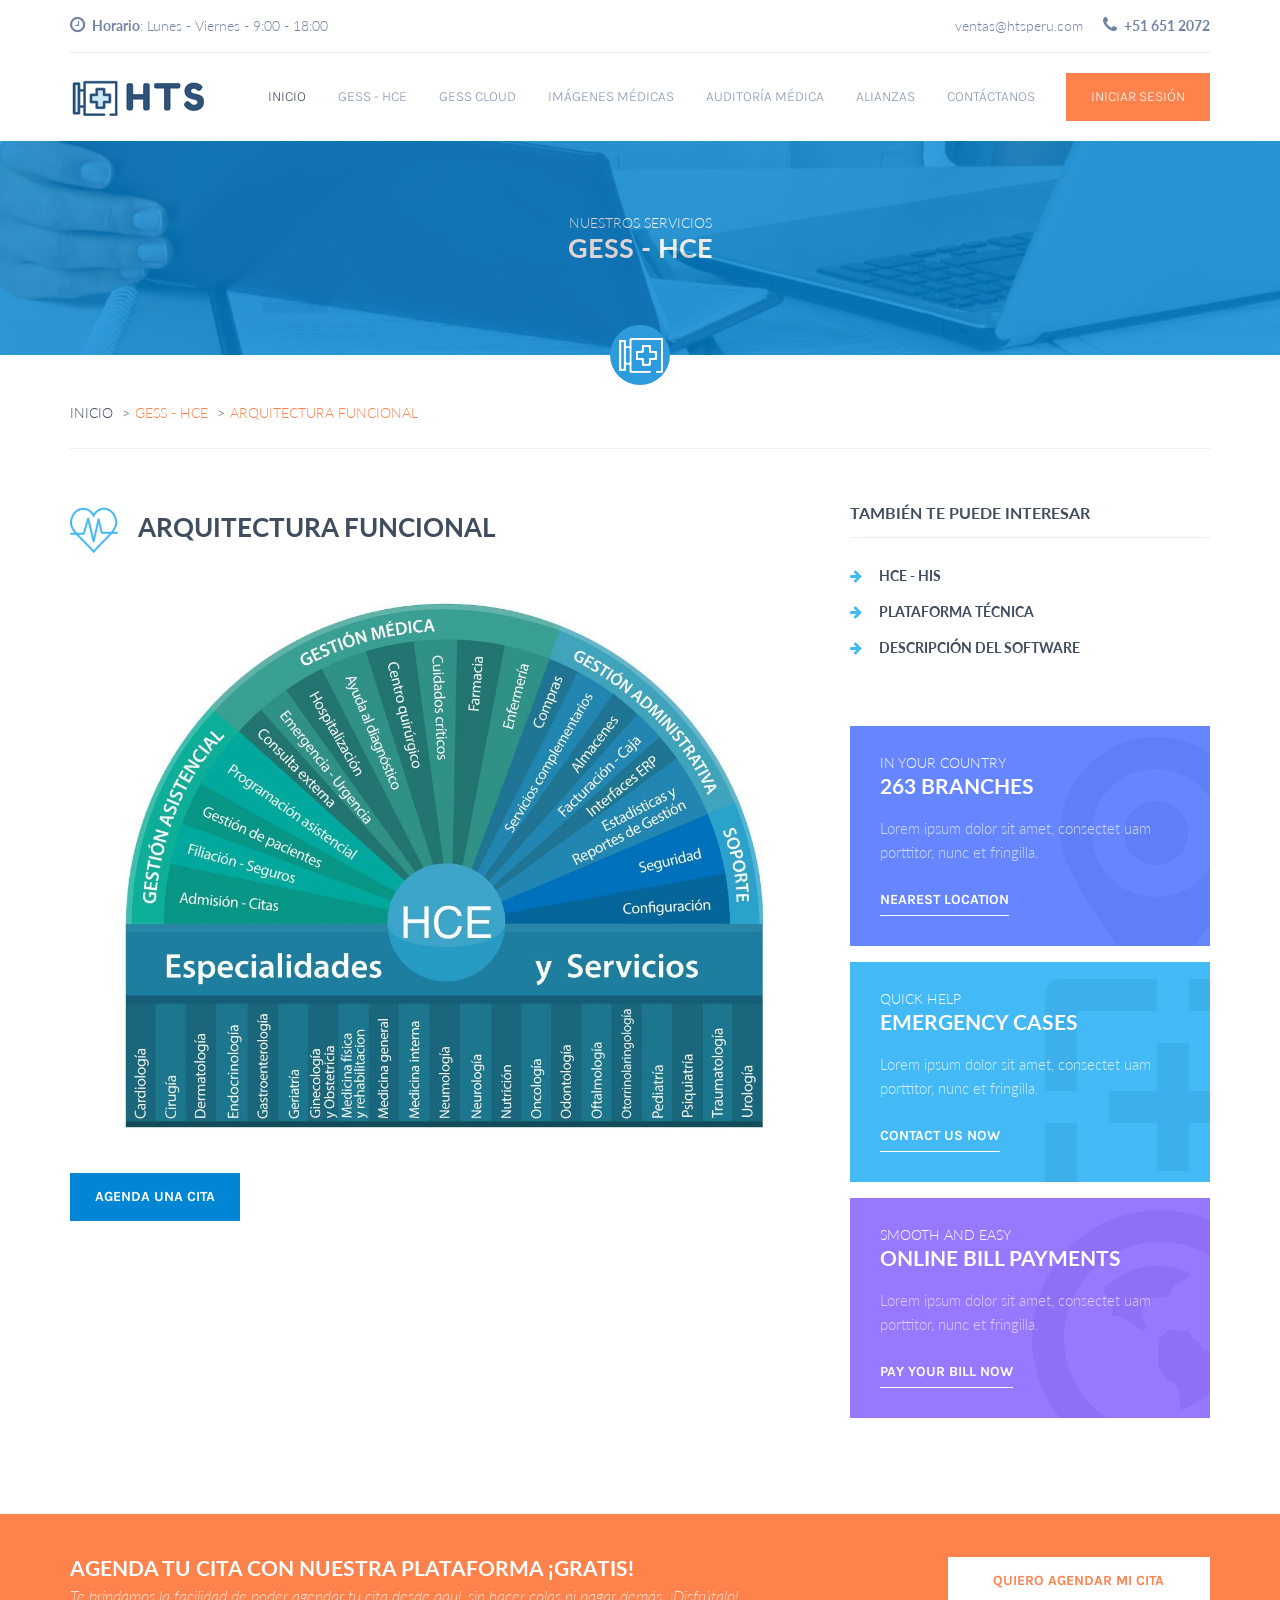
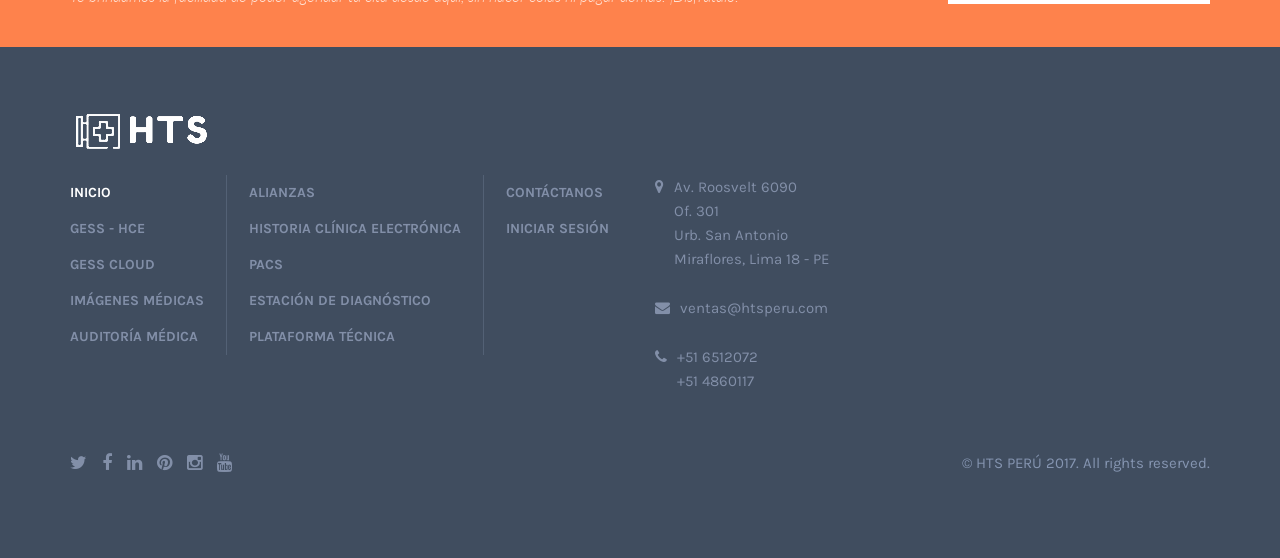
==== menu/arquitectura-funcional.html @ e47a09f3 "avance hasta auditoria medica" ====
<!DOCTYPE html>
<html lang="en">
<head>
    <meta charset="UTF-8">
    <meta http-equiv="X-UA-Compatible" content="IE=edge">
    <meta name="viewport" content="width=device-width, initial-scale=1">
    <title>HTS Perú</title>
    
    <!--Favicons-->
    <link rel="apple-touch-icon" sizes="57x57" href="../favicon/apple-icon-57x57.png">
    <link rel="apple-touch-icon" sizes="60x60" href="../favicon/apple-icon-60x60.png">
    <link rel="apple-touch-icon" sizes="72x72" href="../favicon/apple-icon-72x72.png">
    <link rel="apple-touch-icon" sizes="76x76" href="../favicon/apple-icon-76x76.png">
    <link rel="apple-touch-icon" sizes="114x114" href="../favicon/apple-icon-114x114.png">
    <link rel="apple-touch-icon" sizes="120x120" href="../favicon/apple-icon-120x120.png">
    <link rel="apple-touch-icon" sizes="144x144" href="../favicon/apple-icon-144x144.png">
    <link rel="apple-touch-icon" sizes="152x152" href="../favicon/apple-icon-152x152.png">
    <link rel="apple-touch-icon" sizes="180x180" href="../favicon/apple-icon-180x180.png">
    <link rel="icon" type="image/png" sizes="192x192"  href="../favicon/android-icon-192x192.png">
    <link rel="icon" type="image/png" sizes="32x32" href="../favicon/favicon-32x32.png">
    <link rel="icon" type="image/png" sizes="96x96" href="../favicon/favicon-96x96.png">
    <link rel="icon" type="image/png" sizes="16x16" href="../favicon/favicon-16x16.png">
    <link rel="manifest" href="../favicon/manifest.json">
    <meta name="msapplication-TileColor" content="#ffffff">
    <meta name="msapplication-TileImage" content="favicon/ms-icon-144x144.png">
    <meta name="theme-color" content="#ffffff">
    
    <!--Bootstrap and Other Vendors-->
    <link rel="stylesheet" href="../css/bootstrap.min.css">
    <link rel="stylesheet" href="../css/bootstrap-theme.min.css">
    <link rel="stylesheet" href="../css/font-awesome.min.css">
    <link rel="stylesheet" href="../vendors/owl.carousel/css/owl.carousel.min.css">    
    <link rel="stylesheet" href="../vendors/owl.carousel/css/owl.theme.default.min.css">
    <link rel="stylesheet" type="text/css" href="../vendors/flexslider/flexslider.css" media="screen">
    <link rel="stylesheet" type="text/css" href="../vendors/bootstrap-datepicker/css/datepicker3.css" media="screen">
    
    <!--RS-->
    <link rel="stylesheet" type="text/css" href="../vendors/rs-plugin/css/settings.css" media="screen">
    
    <!--Fonts-->
    <link href='http://fonts.googleapis.com/css?family=Karla:400,400italic,700,700italic' rel='stylesheet' type='text/css'>
    <link href='http://fonts.googleapis.com/css?family=Lato:100,300,400,700,900,100italic,300italic,400italic,700italic,900italic' rel='stylesheet' type='text/css'>
    
    <!--Mechanic Styles-->
    <link rel="stylesheet" href="../css/default/style.css">
    <link rel="stylesheet" href="../css/responsive/responsive.css">
    
    <!--[if lt IE 9]>
      <link rel="stylesheet" type="text/css" href="../vendors/rs-plugin/css/settings-ie8.css" media="screen">     
      <script src="js/html5shiv.min.js"></script>
      <script src="js/respond.min.js"></script>      
    <![endif]-->
    <style>
        .page_intro.row .inner:before {
            background: url(../images/hts_img/fondo_hce.png) no-repeat scroll center 0;
        }
    </style>
</head>
<body class="default home2">
    
    <section class="row top_bar">
        <div class="container">
            <div class="row m0">
                <div class="fleft schedule"><strong><i class="fa fa-clock-o"></i> Horario</strong>: Lunes - Viernes - 9:00 - 18:00</div>
                <div class="fright contact_info">
                    <div class="fleft email"><img src="images/icons/envelope.jpg" alt=""> ventas@htsperu.com</div>
                    <div class="fleft phone"><i class="fa fa-phone"></i> <strong>+51 651 2072</strong></div>
                </div>
            </div>
        </div>
    </section>
    
    <nav class="navbar navbar-default navbar-static-top navbar2">
        <div class="container">
            <!-- Brand and toggle get grouped for better mobile display -->
            <div class="navbar-header">
                <a class="navbar-brand" href="../index.html"><img src="../images/hts_img/hts_logo.png" alt="HTS Perú"></a>
                <button type="button" class="navbar-toggle collapsed" data-toggle="collapse" data-target="#main_nav" aria-expanded="false">
                    <span class="icon-bar"></span>
                    <span class="icon-bar"></span>
                    <span class="icon-bar"></span>
                </button>
                <a href="../book-appointment.html" class="navbar-toggle visible-xs" data-toggle="modal" data-target="#appointmefnt_form_pop">book appointment</a>
            </div>
            
            <!-- Collect the nav links, forms, and other content for toggling -->            
            <div class="collapse navbar-collapse" id="main_nav">                
                <ul class="nav navbar-nav navbar-right">
                    <li class="active dropdown">
                        <a href="../index.html" class="dropdown-toggle" data-toggle="dropdown" role="button" aria-expanded="false">Inicio</a>
                        <!--<ul class="dropdown-menu" role="menu">
                            <li><a href="../index.html">Homepage version 1</a></li>
                            <li><a href="../index2.html">Homepage version 2</a></li>
                            <li><a href="../index3.html">Homepage version 3</a></li>
                        </ul>-->
                    </li>
                    <li class="dropdown">
                        <a href="#" class="dropdown-toggle" data-toggle="dropdown" role="button" aria-expanded="false">GESS - HCE</a>
                        <ul class="dropdown-menu">
                            <li><a href="../menu/hcg-his.html">hcg - his</a></li>
                            <li><a href="../menu/arquitectura-funcional.html">Arquitectura funcional</a></li>
                            <li><a href="../menu/plataforma-tecnica.html">Plataforma técnica</a></li>
                            <li><a href="../menu/descripcion-software.html">Descripcion del software</a></li>
                        </ul>
                    </li>
                    <li class="dropdown">
                        <a href="../#" class="dropdown-toggle" data-toggle="dropdown" role="button" aria-expanded="false">GESS Cloud</a>
                        <ul class="dropdown-menu" role="menu">
                            <li><a href="../menu/gess-cloud.html">GESS Cloud</a></li>
                            <li><a href="../menu/hce-pacs.html">Hce - Pacs</a></li>
                            <li><a href="../menu/gestion-medica.html">Gestión médica</a></li>
                        </ul>
                    </li>
                    <li><a href="../menu/imagenes-medicas.html">Imágenes Médicas</a></li>
                    <li><a href="../menu/auditoria-medica.html">Auditoría Médica</a></li>
                    <li class="dropdown">
                        <a href="#" class="dropdown-toggle" data-toggle="dropdown" role="button" aria-expanded="false">Alianzas</a>
                        <ul class="dropdown-menu" role="menu">
                            <li><a href="#">Tecnosis</a></li>
                            <li><a href="#">BDS</a></li>
                        </ul>
                    </li>
                    <li><a href="#">Contáctanos</a></li>
                    <li class="hidden-xs book"><a href="#" data-toggle="modal" data-target="#appointmefnt_form_pop">Iniciar Sesión</a></li>
                </ul>
            </div><!-- /.navbar-collapse -->
        </div><!-- /.container -->
    </nav>
    
    <section class="row page_intro">
        <div class="row m0 inner">
            <div class="container">
                <div class="row">
                    <h5>nuestros Servicios</h5>
                    <h2>GESS - HCE</h2>
                </div>
            </div>
        </div>
    </section>
    
    <section class="row breadcrumbRow">
        <div class="container">
            <div class="row inner m0">
                <ul class="breadcrumb">
                    <li><a href="../index.html">Inicio</a></li>
                    <li>GESS - HCE</li>
                    <li>Arquitectura funcional</li>
                </ul>
            </div>
        </div>
    </section>
    
    <section class="row service_details">
        <div class="container">
            <div class="row">
                <div class="col-sm-8 serviceDetailsSection">                    
                    <h2 class="post_title"><span class="post_icon"><img src="../images/icons/service_block/1.png" alt=""></span>Arquitectura funcional</h2>
                    <img src="../images/hts_img/arqui_funcional.jpg" class="img-responsive" alt="HTS Perú">
                    <a href="#" class="book_btn">Agenda una cita</a>
                </div>
                <div class="col-sm-4 sidebar">
                    <div class="row m0 widget other_services">
                        <h5 class="widget_heading">También te puede interesar</h5>
                        <ul class="list-unstyled services_list">
                                <li><i class="fa fa-arrow-right"></i> <a href="../menu/hcg-his.html">HCE - HIS</a></li>
                                <li><i class="fa fa-arrow-right"></i> <a href="../menu/plataforma-tecnica.html">Plataforma técnica</a></li>
                                <li><i class="fa fa-arrow-right"></i> <a href="../menu/descripcion-software.html">Descripción del software</a></li>
                        </ul>
                    </div>
                    <div class="row m0 quick_block branches">
                        <div class="row m0 inner">
                            <div class="row heading m0">
                                <h5>in your country</h5>
                                <h3>263 branches</h3>
                            </div>
                            <p>Lorem ipsum dolor sit amet, consectet uam porttitor, nunc et fringilla.</p>
                            <a href="../contact.html">nearest location</a>
                        </div>
                    </div>
                    <div class="row m0 quick_block emmergency">
                        <div class="row m0 inner">
                            <div class="row heading m0">
                                <h5>quick help</h5>
                                <h3>Emergency cases</h3>
                            </div>
                            <p>Lorem ipsum dolor sit amet, consectet uam porttitor, nunc et fringilla.</p>
                            <a href="../contact.html">CONTACT US NOW</a>
                        </div>
                    </div>
                    <div class="row m0 quick_block bill_payments">
                        <div class="row m0 inner">
                            <div class="row heading m0">
                                <h5>smooth and easy</h5>
                                <h3>online bill payments</h3>
                            </div>
                            <p>Lorem ipsum dolor sit amet, consectet uam porttitor, nunc et fringilla.</p>
                            <a href="../contact.html">pay your bill now</a>
                        </div>
                    </div>
                </div>
            </div>
        </div>
    </section>
    
    <section class="row quick_blocks_row quick_blocks_row2">
        <div class="container">
            <div class="row">
                
            </div>
        </div>
    </section>
    
    <section class="row book_banner">
        <div class="container">
            <div class="row">
                <div class="col-sm-8 col-md-9">
                    <div class="row m0">
                        <h3 class="bannerTitle">AGENDA TU CITA CON NUESTRA PLATAFORMA ¡GRATIS!</h3>
                        <h5>Te brindamos la facilidad de poder agendar tu cita desde aquí, sin hacer colas ni pagar demás. ¡Disfrútalo!</h5>
                    </div>
                </div>
                <div class="col-sm-4 col-md-3">
                    <div class="row m0">
                        <a href="#" data-toggle="modal" data-target="#appointmefnt_form_pop" class="view_all">Quiero agendar mi cita</a>
                    </div>
                </div>
            </div>
        </div>
    </section>
        
    <footer class="row">
        <div class="container">
            <div class="row">
                <div class="col-sm-8 col-md-6 col-lg-6 footer_menuList">
                    <div class="heading row m0"><img src="../images/hts_img/hts_logo_revert.png" alt="HTS Perú"></div>
                    <div class="row menuList">
                        <ul class="firstOrderList nav">
                            <li class="active"><a href="../index.html">Inicio</a></li>
                            <li><a href="#">GESS - HCE</a></li>
                            <li><a href="#">GESS Cloud</a></li>
                            <li><a href="#">Imágenes médicas</a></li>
                            <li><a href="#">Auditoría médica</a></li>
                        </ul>
                        <ul class="secondOrderList nav">                                
                            <li><a href="#">Alianzas</a></li>
                            <li><a href="#">Historia Clínica Electrónica</a></li>
                            <li><a href="#">PACS</a></li>
                            <li><a href="#">Estación de Diagnóstico</a></li>
                            <li><a href="#">Plataforma Técnica</a></li>
                        </ul>
                        <ul class="thirdOrderList nav">
                            <li><a href="#">Contáctanos</a></li>
                            <li><a href="#">Iniciar Sesión</a></li>
                        </ul>
                    </div>
                </div>
                <div class="col-sm-4 col-md-6 col-lg-3 footer_address">
                    <div class="heading row m0"></div>
                    <div class="row address m0">
                        <div class="media address_line">
                            <div class="media-left icon"><i class="fa fa-map-marker"></i></div>
                            <div class="media-body address_text">Av. Roosvelt 6090<br>Of. 301<br>Urb. San Antonio<br>Miraflores, Lima 18 - PE</div>
                        </div>
                        <div class="media address_line">
                            <div class="media-left icon"><i class="fa fa-envelope"></i></div>
                            <div class="media-body address_text">ventas@htsperu.com</div>
                        </div>
                        <div class="media address_line">
                            <div class="media-left icon"><i class="fa fa-phone"></i></div>
                            <div class="media-body address_text">+51 6512072 <br>
                                    +51 4860117</div>
                        </div>
                    </div>
                </div>
                <!--<div class="col-sm-12 col-md-12 col-lg-4 newsletter">
                    <div class="heading row m0">
                        <h3>SIGNUP NEWSLETTER</h3>
                    </div>
                    <form action="#" class="row m0 newsletterForm">
                        <input type="text" class="form-control" placeholder="Your Name">
                        <input type="email" class="form-control" placeholder="Enter your Email Address">
                        <input type="submit" class="form-control" value="submit">
                    </form>
                </div>-->
            </div>
            <div class="row m0 footer_bottom">
                <ul class="list-inline social_menu m0 fleft">
                    <li><a href="#"><i class="fa fa-twitter"></i></a></li>
                    <li><a href="#"><i class="fa fa-facebook"></i></a></li>
                    <li><a href="#"><i class="fa fa-linkedin"></i></a></li>
                    <li><a href="#"><i class="fa fa-pinterest"></i></a></li>
                    <li><a href="#"><i class="fa fa-instagram"></i></a></li>
                    <li><a href="#"><i class="fa fa-youtube"></i></a></li>
                </ul>
                <div class="fright copyright">&copy; <a href="index.html">HTS Perú 2017</a>. All rights reserved.</div>
            </div>
        </div>
    </footer>
    
    <div class="modal fade" id="appointmefnt_form_pop" tabindex="-1" role="dialog" aria-labelledby="appointmefnt_form_pop">
        <div class="modal-dialog modal-sm" role="document">
            <div class="modal-content">
                <form action="#" class="row m0 appointment_home_form2">                       
                        <button type="button" class="close" data-dismiss="modal" aria-label="Close">
                            <i class="fa fa-times-circle-o"></i>
                        </button>
                        <h2 class="title">BOOK<br>NOW</h2>
                        <div class="form_inputs row m0">
                            <div class="row m0 input_row">
                                <div class="col-sm-12 col-md-12 col-lg-6 p0">
                                    <label for="app_fname">First Name</label>
                                    <input type="text" class="form-control" id="app_fname" placeholder="Your First Name">
                                </div>
                                <div class="col-sm-12 col-md-12 col-lg-6 p0">
                                    <label for="app_lname">Last Name</label>
                                    <input type="text" class="form-control" id="app_lname" placeholder="Your Last Name">
                                </div>
                            </div>
                            <div class="row m0 input_row">
                                <label for="app_email">Email Address</label>
                                <input type="email" class="form-control" id="app_email" placeholder="Enter your Email Address">
                            </div>
                            <div class="row m0 input_row">
                                <label for="app_phone">Phone Number</label>
                                <input type="tel" class="form-control" id="app_phone" placeholder="Enter your Phone Number">
                            </div>
                            <div class="row m0 input_row">
                                <label for="app_date">Booking Date</label>                                
                                <div class="input-append date">
                                    <input type="text" class="form-control" name="date" id="app_date" placeholder="Select the Appointment Date">
                                    <span class="add-on"><i class="icon-th"></i></span>
                                </div>
                            </div>
                            <div class="row m0 input_row">
                                <label for="app_texts">Message</label>
                                <textarea  id="app_texts" class="form-control" placeholder="Write down the Message"></textarea>
                            </div>
                            <input type="submit" class="form-control" value="book your appointment now">
                        </div>
                        <div class="row m0 form_footer">
                            <a href="../#"><img src="images/call-now3.png" alt="">123 7890 456</a>
                        </div>
                    </form>
            </div>
        </div>
    </div>
    
    <!--jQuery, Bootstrap and other vendor JS-->
    
    <!--jQuery-->
    <script src="js/jquery-2.1.3.min.js"></script>
    
    <!--Bootstrap JS-->
    <script src="js/bootstrap.min.js"></script>
    
    <!--Owl Carousel-->
    <script src="vendors/owl.carousel/js/owl.carousel.min.js"></script>
    
    <!--Counter Up-->
    <script src="vendors/counterup/jquery.counterup.min.js"></script>
    
    <!--Waypoints-->
    <script src="vendors/waypoints/waypoints.min.js"></script>
    
    <!--Bootstrap Date-->
    <script src="vendors/bootstrap-datepicker/js/bootstrap-datepicker.js"></script>
    
    <!--FlexSlider-->
    <script src="vendors/flexslider/jquery.flexslider-min.js"></script>
    
    <!--Strella JS-->
    <script src="js/theme.js"></script>
</body>
</html>
---- vendors/bootstrap-datepicker/css/datepicker3.css ----
/*!
 * Datepicker for Bootstrap
 *
 * Copyright 2012 Stefan Petre
 * Improvements by Andrew Rowls
 * Licensed under the Apache License v2.0
 * http://www.apache.org/licenses/LICENSE-2.0
 *
 */
.datepicker {
  padding: 4px;
  border-radius: 4px;
  direction: ltr;
}
.datepicker-inline {
  width: 220px;
}
.datepicker.datepicker-rtl {
  direction: rtl;
}
.datepicker.datepicker-rtl table tr td span {
  float: right;
}
.datepicker-dropdown {
  top: 0;
  left: 0;
}
.datepicker-dropdown:before {
  content: '';
  display: inline-block;
  border-left: 7px solid transparent;
  border-right: 7px solid transparent;
  border-bottom: 7px solid #ccc;
  border-top: 0;
  border-bottom-color: rgba(0, 0, 0, 0.2);
  position: absolute;
}
.datepicker-dropdown:after {
  content: '';
  display: inline-block;
  border-left: 6px solid transparent;
  border-right: 6px solid transparent;
  border-bottom: 6px solid #fff;
  border-top: 0;
  position: absolute;
}
.datepicker-dropdown.datepicker-orient-left:before {
  left: 6px;
}
.datepicker-dropdown.datepicker-orient-left:after {
  left: 7px;
}
.datepicker-dropdown.datepicker-orient-right:before {
  right: 6px;
}
.datepicker-dropdown.datepicker-orient-right:after {
  right: 7px;
}
.datepicker-dropdown.datepicker-orient-top:before {
  top: -7px;
}
.datepicker-dropdown.datepicker-orient-top:after {
  top: -6px;
}
.datepicker-dropdown.datepicker-orient-bottom:before {
  bottom: -7px;
  border-bottom: 0;
  border-top: 7px solid #999;
}
.datepicker-dropdown.datepicker-orient-bottom:after {
  bottom: -6px;
  border-bottom: 0;
  border-top: 6px solid #fff;
}
.datepicker > div {
  display: none;
}
.datepicker.days div.datepicker-days {
  display: block;
}
.datepicker.months div.datepicker-months {
  display: block;
}
.datepicker.years div.datepicker-years {
  display: block;
}
.datepicker table {
  margin: 0;
  -webkit-touch-callout: none;
  -webkit-user-select: none;
  -khtml-user-select: none;
  -moz-user-select: none;
  -ms-user-select: none;
  user-select: none;
}
.datepicker table tr td,
.datepicker table tr th {
  text-align: center;
  width: 30px;
  height: 30px;
  border-radius: 4px;
  border: none;
}
.table-striped .datepicker table tr td,
.table-striped .datepicker table tr th {
  background-color: transparent;
}
.datepicker table tr td.day:hover,
.datepicker table tr td.day.focused {
  background: #eeeeee;
  cursor: pointer;
}
.datepicker table tr td.old,
.datepicker table tr td.new {
  color: #999999;
}
.datepicker table tr td.disabled,
.datepicker table tr td.disabled:hover {
  background: none;
  color: #999999;
  cursor: default;
}
.datepicker table tr td.today,
.datepicker table tr td.today:hover,
.datepicker table tr td.today.disabled,
.datepicker table tr td.today.disabled:hover {
  color: #000000;
  background-color: #ffdb99;
  border-color: #ffb733;
}
.datepicker table tr td.today:hover,
.datepicker table tr td.today:hover:hover,
.datepicker table tr td.today.disabled:hover,
.datepicker table tr td.today.disabled:hover:hover,
.datepicker table tr td.today:focus,
.datepicker table tr td.today:hover:focus,
.datepicker table tr td.today.disabled:focus,
.datepicker table tr td.today.disabled:hover:focus,
.datepicker table tr td.today:active,
.datepicker table tr td.today:hover:active,
.datepicker table tr td.today.disabled:active,
.datepicker table tr td.today.disabled:hover:active,
.datepicker table tr td.today.active,
.datepicker table tr td.today:hover.active,
.datepicker table tr td.today.disabled.active,
.datepicker table tr td.today.disabled:hover.active,
.open .dropdown-toggle.datepicker table tr td.today,
.open .dropdown-toggle.datepicker table tr td.today:hover,
.open .dropdown-toggle.datepicker table tr td.today.disabled,
.open .dropdown-toggle.datepicker table tr td.today.disabled:hover {
  color: #000000;
  background-color: #ffcd70;
  border-color: #f59e00;
}
.datepicker table tr td.today:active,
.datepicker table tr td.today:hover:active,
.datepicker table tr td.today.disabled:active,
.datepicker table tr td.today.disabled:hover:active,
.datepicker table tr td.today.active,
.datepicker table tr td.today:hover.active,
.datepicker table tr td.today.disabled.active,
.datepicker table tr td.today.disabled:hover.active,
.open .dropdown-toggle.datepicker table tr td.today,
.open .dropdown-toggle.datepicker table tr td.today:hover,
.open .dropdown-toggle.datepicker table tr td.today.disabled,
.open .dropdown-toggle.datepicker table tr td.today.disabled:hover {
  background-image: none;
}
.datepicker table tr td.today.disabled,
.datepicker table tr td.today:hover.disabled,
.datepicker table tr td.today.disabled.disabled,
.datepicker table tr td.today.disabled:hover.disabled,
.datepicker table tr td.today[disabled],
.datepicker table tr td.today:hover[disabled],
.datepicker table tr td.today.disabled[disabled],
.datepicker table tr td.today.disabled:hover[disabled],
fieldset[disabled] .datepicker table tr td.today,
fieldset[disabled] .datepicker table tr td.today:hover,
fieldset[disabled] .datepicker table tr td.today.disabled,
fieldset[disabled] .datepicker table tr td.today.disabled:hover,
.datepicker table tr td.today.disabled:hover,
.datepicker table tr td.today:hover.disabled:hover,
.datepicker table tr td.today.disabled.disabled:hover,
.datepicker table tr td.today.disabled:hover.disabled:hover,
.datepicker table tr td.today[disabled]:hover,
.datepicker table tr td.today:hover[disabled]:hover,
.datepicker table tr td.today.disabled[disabled]:hover,
.datepicker table tr td.today.disabled:hover[disabled]:hover,
fieldset[disabled] .datepicker table tr td.today:hover,
fieldset[disabled] .datepicker table tr td.today:hover:hover,
fieldset[disabled] .datepicker table tr td.today.disabled:hover,
fieldset[disabled] .datepicker table tr td.today.disabled:hover:hover,
.datepicker table tr td.today.disabled:focus,
.datepicker table tr td.today:hover.disabled:focus,
.datepicker table tr td.today.disabled.disabled:focus,
.datepicker table tr td.today.disabled:hover.disabled:focus,
.datepicker table tr td.today[disabled]:focus,
.datepicker table tr td.today:hover[disabled]:focus,
.datepicker table tr td.today.disabled[disabled]:focus,
.datepicker table tr td.today.disabled:hover[disabled]:focus,
fieldset[disabled] .datepicker table tr td.today:focus,
fieldset[disabled] .datepicker table tr td.today:hover:focus,
fieldset[disabled] .datepicker table tr td.today.disabled:focus,
fieldset[disabled] .datepicker table tr td.today.disabled:hover:focus,
.datepicker table tr td.today.disabled:active,
.datepicker table tr td.today:hover.disabled:active,
.datepicker table tr td.today.disabled.disabled:active,
.datepicker table tr td.today.disabled:hover.disabled:active,
.datepicker table tr td.today[disabled]:active,
.datepicker table tr td.today:hover[disabled]:active,
.datepicker table tr td.today.disabled[disabled]:active,
.datepicker table tr td.today.disabled:hover[disabled]:active,
fieldset[disabled] .datepicker table tr td.today:active,
fieldset[disabled] .datepicker table tr td.today:hover:active,
fieldset[disabled] .datepicker table tr td.today.disabled:active,
fieldset[disabled] .datepicker table tr td.today.disabled:hover:active,
.datepicker table tr td.today.disabled.active,
.datepicker table tr td.today:hover.disabled.active,
.datepicker table tr td.today.disabled.disabled.active,
.datepicker table tr td.today.disabled:hover.disabled.active,
.datepicker table tr td.today[disabled].active,
.datepicker table tr td.today:hover[disabled].active,
.datepicker table tr td.today.disabled[disabled].active,
.datepicker table tr td.today.disabled:hover[disabled].active,
fieldset[disabled] .datepicker table tr td.today.active,
fieldset[disabled] .datepicker table tr td.today:hover.active,
fieldset[disabled] .datepicker table tr td.today.disabled.active,
fieldset[disabled] .datepicker table tr td.today.disabled:hover.active {
  background-color: #ffdb99;
  border-color: #ffb733;
}
.datepicker table tr td.today:hover:hover {
  color: #000;
}
.datepicker table tr td.today.active:hover {
  color: #fff;
}
.datepicker table tr td.range,
.datepicker table tr td.range:hover,
.datepicker table tr td.range.disabled,
.datepicker table tr td.range.disabled:hover {
  background: #eeeeee;
  border-radius: 0;
}
.datepicker table tr td.range.today,
.datepicker table tr td.range.today:hover,
.datepicker table tr td.range.today.disabled,
.datepicker table tr td.range.today.disabled:hover {
  color: #000000;
  background-color: #f7ca77;
  border-color: #f1a417;
  border-radius: 0;
}
.datepicker table tr td.range.today:hover,
.datepicker table tr td.range.today:hover:hover,
.datepicker table tr td.range.today.disabled:hover,
.datepicker table tr td.range.today.disabled:hover:hover,
.datepicker table tr td.range.today:focus,
.datepicker table tr td.range.today:hover:focus,
.datepicker table tr td.range.today.disabled:focus,
.datepicker table tr td.range.today.disabled:hover:focus,
.datepicker table tr td.range.today:active,
.datepicker table tr td.range.today:hover:active,
.datepicker table tr td.range.today.disabled:active,
.datepicker table tr td.range.today.disabled:hover:active,
.datepicker table tr td.range.today.active,
.datepicker table tr td.range.today:hover.active,
.datepicker table tr td.range.today.disabled.active,
.datepicker table tr td.range.today.disabled:hover.active,
.open .dropdown-toggle.datepicker table tr td.range.today,
.open .dropdown-toggle.datepicker table tr td.range.today:hover,
.open .dropdown-toggle.datepicker table tr td.range.today.disabled,
.open .dropdown-toggle.datepicker table tr td.range.today.disabled:hover {
  color: #000000;
  background-color: #f4bb51;
  border-color: #bf800c;
}
.datepicker table tr td.range.today:active,
.datepicker table tr td.range.today:hover:active,
.datepicker table tr td.range.today.disabled:active,
.datepicker table tr td.range.today.disabled:hover:active,
.datepicker table tr td.range.today.active,
.datepicker table tr td.range.today:hover.active,
.datepicker table tr td.range.today.disabled.active,
.datepicker table tr td.range.today.disabled:hover.active,
.open .dropdown-toggle.datepicker table tr td.range.today,
.open .dropdown-toggle.datepicker table tr td.range.today:hover,
.open .dropdown-toggle.datepicker table tr td.range.today.disabled,
.open .dropdown-toggle.datepicker table tr td.range.today.disabled:hover {
  background-image: none;
}
.datepicker table tr td.range.today.disabled,
.datepicker table tr td.range.today:hover.disabled,
.datepicker table tr td.range.today.disabled.disabled,
.datepicker table tr td.range.today.disabled:hover.disabled,
.datepicker table tr td.range.today[disabled],
.datepicker table tr td.range.today:hover[disabled],
.datepicker table tr td.range.today.disabled[disabled],
.datepicker table tr td.range.today.disabled:hover[disabled],
fieldset[disabled] .datepicker table tr td.range.today,
fieldset[disabled] .datepicker table tr td.range.today:hover,
fieldset[disabled] .datepicker table tr td.range.today.disabled,
fieldset[disabled] .datepicker table tr td.range.today.disabled:hover,
.datepicker table tr td.range.today.disabled:hover,
.datepicker table tr td.range.today:hover.disabled:hover,
.datepicker table tr td.range.today.disabled.disabled:hover,
.datepicker table tr td.range.today.disabled:hover.disabled:hover,
.datepicker table tr td.range.today[disabled]:hover,
.datepicker table tr td.range.today:hover[disabled]:hover,
.datepicker table tr td.range.today.disabled[disabled]:hover,
.datepicker table tr td.range.today.disabled:hover[disabled]:hover,
fieldset[disabled] .datepicker table tr td.range.today:hover,
fieldset[disabled] .datepicker table tr td.range.today:hover:hover,
fieldset[disabled] .datepicker table tr td.range.today.disabled:hover,
fieldset[disabled] .datepicker table tr td.range.today.disabled:hover:hover,
.datepicker table tr td.range.today.disabled:focus,
.datepicker table tr td.range.today:hover.disabled:focus,
.datepicker table tr td.range.today.disabled.disabled:focus,
.datepicker table tr td.range.today.disabled:hover.disabled:focus,
.datepicker table tr td.range.today[disabled]:focus,
.datepicker table tr td.range.today:hover[disabled]:focus,
.datepicker table tr td.range.today.disabled[disabled]:focus,
.datepicker table tr td.range.today.disabled:hover[disabled]:focus,
fieldset[disabled] .datepicker table tr td.range.today:focus,
fieldset[disabled] .datepicker table tr td.range.today:hover:focus,
fieldset[disabled] .datepicker table tr td.range.today.disabled:focus,
fieldset[disabled] .datepicker table tr td.range.today.disabled:hover:focus,
.datepicker table tr td.range.today.disabled:active,
.datepicker table tr td.range.today:hover.disabled:active,
.datepicker table tr td.range.today.disabled.disabled:active,
.datepicker table tr td.range.today.disabled:hover.disabled:active,
.datepicker table tr td.range.today[disabled]:active,
.datepicker table tr td.range.today:hover[disabled]:active,
.datepicker table tr td.range.today.disabled[disabled]:active,
.datepicker table tr td.range.today.disabled:hover[disabled]:active,
fieldset[disabled] .datepicker table tr td.range.today:active,
fieldset[disabled] .datepicker table tr td.range.today:hover:active,
fieldset[disabled] .datepicker table tr td.range.today.disabled:active,
fieldset[disabled] .datepicker table tr td.range.today.disabled:hover:active,
.datepicker table tr td.range.today.disabled.active,
.datepicker table tr td.range.today:hover.disabled.active,
.datepicker table tr td.range.today.disabled.disabled.active,
.datepicker table tr td.range.today.disabled:hover.disabled.active,
.datepicker table tr td.range.today[disabled].active,
.datepicker table tr td.range.today:hover[disabled].active,
.datepicker table tr td.range.today.disabled[disabled].active,
.datepicker table tr td.range.today.disabled:hover[disabled].active,
fieldset[disabled] .datepicker table tr td.range.today.active,
fieldset[disabled] .datepicker table tr td.range.today:hover.active,
fieldset[disabled] .datepicker table tr td.range.today.disabled.active,
fieldset[disabled] .datepicker table tr td.range.today.disabled:hover.active {
  background-color: #f7ca77;
  border-color: #f1a417;
}
.datepicker table tr td.selected,
.datepicker table tr td.selected:hover,
.datepicker table tr td.selected.disabled,
.datepicker table tr td.selected.disabled:hover {
  color: #ffffff;
  background-color: #999999;
  border-color: #555555;
  text-shadow: 0 -1px 0 rgba(0, 0, 0, 0.25);
}
.datepicker table tr td.selected:hover,
.datepicker table tr td.selected:hover:hover,
.datepicker table tr td.selected.disabled:hover,
.datepicker table tr td.selected.disabled:hover:hover,
.datepicker table tr td.selected:focus,
.datepicker table tr td.selected:hover:focus,
.datepicker table tr td.selected.disabled:focus,
.datepicker table tr td.selected.disabled:hover:focus,
.datepicker table tr td.selected:active,
.datepicker table tr td.selected:hover:active,
.datepicker table tr td.selected.disabled:active,
.datepicker table tr td.selected.disabled:hover:active,
.datepicker table tr td.selected.active,
.datepicker table tr td.selected:hover.active,
.datepicker table tr td.selected.disabled.active,
.datepicker table tr td.selected.disabled:hover.active,
.open .dropdown-toggle.datepicker table tr td.selected,
.open .dropdown-toggle.datepicker table tr td.selected:hover,
.open .dropdown-toggle.datepicker table tr td.selected.disabled,
.open .dropdown-toggle.datepicker table tr td.selected.disabled:hover {
  color: #ffffff;
  background-color: #858585;
  border-color: #373737;
}
.datepicker table tr td.selected:active,
.datepicker table tr td.selected:hover:active,
.datepicker table tr td.selected.disabled:active,
.datepicker table tr td.selected.disabled:hover:active,
.datepicker table tr td.selected.active,
.datepicker table tr td.selected:hover.active,
.datepicker table tr td.selected.disabled.active,
.datepicker table tr td.selected.disabled:hover.active,
.open .dropdown-toggle.datepicker table tr td.selected,
.open .dropdown-toggle.datepicker table tr td.selected:hover,
.open .dropdown-toggle.datepicker table tr td.selected.disabled,
.open .dropdown-toggle.datepicker table tr td.selected.disabled:hover {
  background-image: none;
}
.datepicker table tr td.selected.disabled,
.datepicker table tr td.selected:hover.disabled,
.datepicker table tr td.selected.disabled.disabled,
.datepicker table tr td.selected.disabled:hover.disabled,
.datepicker table tr td.selected[disabled],
.datepicker table tr td.selected:hover[disabled],
.datepicker table tr td.selected.disabled[disabled],
.datepicker table tr td.selected.disabled:hover[disabled],
fieldset[disabled] .datepicker table tr td.selected,
fieldset[disabled] .datepicker table tr td.selected:hover,
fieldset[disabled] .datepicker table tr td.selected.disabled,
fieldset[disabled] .datepicker table tr td.selected.disabled:hover,
.datepicker table tr td.selected.disabled:hover,
.datepicker table tr td.selected:hover.disabled:hover,
.datepicker table tr td.selected.disabled.disabled:hover,
.datepicker table tr td.selected.disabled:hover.disabled:hover,
.datepicker table tr td.selected[disabled]:hover,
.datepicker table tr td.selected:hover[disabled]:hover,
.datepicker table tr td.selected.disabled[disabled]:hover,
.datepicker table tr td.selected.disabled:hover[disabled]:hover,
fieldset[disabled] .datepicker table tr td.selected:hover,
fieldset[disabled] .datepicker table tr td.selected:hover:hover,
fieldset[disabled] .datepicker table tr td.selected.disabled:hover,
fieldset[disabled] .datepicker table tr td.selected.disabled:hover:hover,
.datepicker table tr td.selected.disabled:focus,
.datepicker table tr td.selected:hover.disabled:focus,
.datepicker table tr td.selected.disabled.disabled:focus,
.datepicker table tr td.selected.disabled:hover.disabled:focus,
.datepicker table tr td.selected[disabled]:focus,
.datepicker table tr td.selected:hover[disabled]:focus,
.datepicker table tr td.selected.disabled[disabled]:focus,
.datepicker table tr td.selected.disabled:hover[disabled]:focus,
fieldset[disabled] .datepicker table tr td.selected:focus,
fieldset[disabled] .datepicker table tr td.selected:hover:focus,
fieldset[disabled] .datepicker table tr td.selected.disabled:focus,
fieldset[disabled] .datepicker table tr td.selected.disabled:hover:focus,
.datepicker table tr td.selected.disabled:active,
.datepicker table tr td.selected:hover.disabled:active,
.datepicker table tr td.selected.disabled.disabled:active,
.datepicker table tr td.selected.disabled:hover.disabled:active,
.datepicker table tr td.selected[disabled]:active,
.datepicker table tr td.selected:hover[disabled]:active,
.datepicker table tr td.selected.disabled[disabled]:active,
.datepicker table tr td.selected.disabled:hover[disabled]:active,
fieldset[disabled] .datepicker table tr td.selected:active,
fieldset[disabled] .datepicker table tr td.selected:hover:active,
fieldset[disabled] .datepicker table tr td.selected.disabled:active,
fieldset[disabled] .datepicker table tr td.selected.disabled:hover:active,
.datepicker table tr td.selected.disabled.active,
.datepicker table tr td.selected:hover.disabled.active,
.datepicker table tr td.selected.disabled.disabled.active,
.datepicker table tr td.selected.disabled:hover.disabled.active,
.datepicker table tr td.selected[disabled].active,
.datepicker table tr td.selected:hover[disabled].active,
.datepicker table tr td.selected.disabled[disabled].active,
.datepicker table tr td.selected.disabled:hover[disabled].active,
fieldset[disabled] .datepicker table tr td.selected.active,
fieldset[disabled] .datepicker table tr td.selected:hover.active,
fieldset[disabled] .datepicker table tr td.selected.disabled.active,
fieldset[disabled] .datepicker table tr td.selected.disabled:hover.active {
  background-color: #999999;
  border-color: #555555;
}
.datepicker table tr td.active,
.datepicker table tr td.active:hover,
.datepicker table tr td.active.disabled,
.datepicker table tr td.active.disabled:hover {
  color: #ffffff;
  background-color: #428bca;
  border-color: #357ebd;
  text-shadow: 0 -1px 0 rgba(0, 0, 0, 0.25);
}
.datepicker table tr td.active:hover,
.datepicker table tr td.active:hover:hover,
.datepicker table tr td.active.disabled:hover,
.datepicker table tr td.active.disabled:hover:hover,
.datepicker table tr td.active:focus,
.datepicker table tr td.active:hover:focus,
.datepicker table tr td.active.disabled:focus,
.datepicker table tr td.active.disabled:hover:focus,
.datepicker table tr td.active:active,
.datepicker table tr td.active:hover:active,
.datepicker table tr td.active.disabled:active,
.datepicker table tr td.active.disabled:hover:active,
.datepicker table tr td.active.active,
.datepicker table tr td.active:hover.active,
.datepicker table tr td.active.disabled.active,
.datepicker table tr td.active.disabled:hover.active,
.open .dropdown-toggle.datepicker table tr td.active,
.open .dropdown-toggle.datepicker table tr td.active:hover,
.open .dropdown-toggle.datepicker table tr td.active.disabled,
.open .dropdown-toggle.datepicker table tr td.active.disabled:hover {
  color: #ffffff;
  background-color: #3276b1;
  border-color: #285e8e;
}
.datepicker table tr td.active:active,
.datepicker table tr td.active:hover:active,
.datepicker table tr td.active.disabled:active,
.datepicker table tr td.active.disabled:hover:active,
.datepicker table tr td.active.active,
.datepicker table tr td.active:hover.active,
.datepicker table tr td.active.disabled.active,
.datepicker table tr td.active.disabled:hover.active,
.open .dropdown-toggle.datepicker table tr td.active,
.open .dropdown-toggle.datepicker table tr td.active:hover,
.open .dropdown-toggle.datepicker table tr td.active.disabled,
.open .dropdown-toggle.datepicker table tr td.active.disabled:hover {
  background-image: none;
}
.datepicker table tr td.active.disabled,
.datepicker table tr td.active:hover.disabled,
.datepicker table tr td.active.disabled.disabled,
.datepicker table tr td.active.disabled:hover.disabled,
.datepicker table tr td.active[disabled],
.datepicker table tr td.active:hover[disabled],
.datepicker table tr td.active.disabled[disabled],
.datepicker table tr td.active.disabled:hover[disabled],
fieldset[disabled] .datepicker table tr td.active,
fieldset[disabled] .datepicker table tr td.active:hover,
fieldset[disabled] .datepicker table tr td.active.disabled,
fieldset[disabled] .datepicker table tr td.active.disabled:hover,
.datepicker table tr td.active.disabled:hover,
.datepicker table tr td.active:hover.disabled:hover,
.datepicker table tr td.active.disabled.disabled:hover,
.datepicker table tr td.active.disabled:hover.disabled:hover,
.datepicker table tr td.active[disabled]:hover,
.datepicker table tr td.active:hover[disabled]:hover,
.datepicker table tr td.active.disabled[disabled]:hover,
.datepicker table tr td.active.disabled:hover[disabled]:hover,
fieldset[disabled] .datepicker table tr td.active:hover,
fieldset[disabled] .datepicker table tr td.active:hover:hover,
fieldset[disabled] .datepicker table tr td.active.disabled:hover,
fieldset[disabled] .datepicker table tr td.active.disabled:hover:hover,
.datepicker table tr td.active.disabled:focus,
.datepicker table tr td.active:hover.disabled:focus,
.datepicker table tr td.active.disabled.disabled:focus,
.datepicker table tr td.active.disabled:hover.disabled:focus,
.datepicker table tr td.active[disabled]:focus,
.datepicker table tr td.active:hover[disabled]:focus,
.datepicker table tr td.active.disabled[disabled]:focus,
.datepicker table tr td.active.disabled:hover[disabled]:focus,
fieldset[disabled] .datepicker table tr td.active:focus,
fieldset[disabled] .datepicker table tr td.active:hover:focus,
fieldset[disabled] .datepicker table tr td.active.disabled:focus,
fieldset[disabled] .datepicker table tr td.active.disabled:hover:focus,
.datepicker table tr td.active.disabled:active,
.datepicker table tr td.active:hover.disabled:active,
.datepicker table tr td.active.disabled.disabled:active,
.datepicker table tr td.active.disabled:hover.disabled:active,
.datepicker table tr td.active[disabled]:active,
.datepicker table tr td.active:hover[disabled]:active,
.datepicker table tr td.active.disabled[disabled]:active,
.datepicker table tr td.active.disabled:hover[disabled]:active,
fieldset[disabled] .datepicker table tr td.active:active,
fieldset[disabled] .datepicker table tr td.active:hover:active,
fieldset[disabled] .datepicker table tr td.active.disabled:active,
fieldset[disabled] .datepicker table tr td.active.disabled:hover:active,
.datepicker table tr td.active.disabled.active,
.datepicker table tr td.active:hover.disabled.active,
.datepicker table tr td.active.disabled.disabled.active,
.datepicker table tr td.active.disabled:hover.disabled.active,
.datepicker table tr td.active[disabled].active,
.datepicker table tr td.active:hover[disabled].active,
.datepicker table tr td.active.disabled[disabled].active,
.datepicker table tr td.active.disabled:hover[disabled].active,
fieldset[disabled] .datepicker table tr td.active.active,
fieldset[disabled] .datepicker table tr td.active:hover.active,
fieldset[disabled] .datepicker table tr td.active.disabled.active,
fieldset[disabled] .datepicker table tr td.active.disabled:hover.active {
  background-color: #428bca;
  border-color: #357ebd;
}
.datepicker table tr td span {
  display: block;
  width: 23%;
  height: 54px;
  line-height: 54px;
  float: left;
  margin: 1%;
  cursor: pointer;
  border-radius: 4px;
}
.datepicker table tr td span:hover {
  background: #eeeeee;
}
.datepicker table tr td span.disabled,
.datepicker table tr td span.disabled:hover {
  background: none;
  color: #999999;
  cursor: default;
}
.datepicker table tr td span.active,
.datepicker table tr td span.active:hover,
.datepicker table tr td span.active.disabled,
.datepicker table tr td span.active.disabled:hover {
  color: #ffffff;
  background-color: #428bca;
  border-color: #357ebd;
  text-shadow: 0 -1px 0 rgba(0, 0, 0, 0.25);
}
.datepicker table tr td span.active:hover,
.datepicker table tr td span.active:hover:hover,
.datepicker table tr td span.active.disabled:hover,
.datepicker table tr td span.active.disabled:hover:hover,
.datepicker table tr td span.active:focus,
.datepicker table tr td span.active:hover:focus,
.datepicker table tr td span.active.disabled:focus,
.datepicker table tr td span.active.disabled:hover:focus,
.datepicker table tr td span.active:active,
.datepicker table tr td span.active:hover:active,
.datepicker table tr td span.active.disabled:active,
.datepicker table tr td span.active.disabled:hover:active,
.datepicker table tr td span.active.active,
.datepicker table tr td span.active:hover.active,
.datepicker table tr td span.active.disabled.active,
.datepicker table tr td span.active.disabled:hover.active,
.open .dropdown-toggle.datepicker table tr td span.active,
.open .dropdown-toggle.datepicker table tr td span.active:hover,
.open .dropdown-toggle.datepicker table tr td span.active.disabled,
.open .dropdown-toggle.datepicker table tr td span.active.disabled:hover {
  color: #ffffff;
  background-color: #3276b1;
  border-color: #285e8e;
}
.datepicker table tr td span.active:active,
.datepicker table tr td span.active:hover:active,
.datepicker table tr td span.active.disabled:active,
.datepicker table tr td span.active.disabled:hover:active,
.datepicker table tr td span.active.active,
.datepicker table tr td span.active:hover.active,
.datepicker table tr td span.active.disabled.active,
.datepicker table tr td span.active.disabled:hover.active,
.open .dropdown-toggle.datepicker table tr td span.active,
.open .dropdown-toggle.datepicker table tr td span.active:hover,
.open .dropdown-toggle.datepicker table tr td span.active.disabled,
.open .dropdown-toggle.datepicker table tr td span.active.disabled:hover {
  background-image: none;
}
.datepicker table tr td span.active.disabled,
.datepicker table tr td span.active:hover.disabled,
.datepicker table tr td span.active.disabled.disabled,
.datepicker table tr td span.active.disabled:hover.disabled,
.datepicker table tr td span.active[disabled],
.datepicker table tr td span.active:hover[disabled],
.datepicker table tr td span.active.disabled[disabled],
.datepicker table tr td span.active.disabled:hover[disabled],
fieldset[disabled] .datepicker table tr td span.active,
fieldset[disabled] .datepicker table tr td span.active:hover,
fieldset[disabled] .datepicker table tr td span.active.disabled,
fieldset[disabled] .datepicker table tr td span.active.disabled:hover,
.datepicker table tr td span.active.disabled:hover,
.datepicker table tr td span.active:hover.disabled:hover,
.datepicker table tr td span.active.disabled.disabled:hover,
.datepicker table tr td span.active.disabled:hover.disabled:hover,
.datepicker table tr td span.active[disabled]:hover,
.datepicker table tr td span.active:hover[disabled]:hover,
.datepicker table tr td span.active.disabled[disabled]:hover,
.datepicker table tr td span.active.disabled:hover[disabled]:hover,
fieldset[disabled] .datepicker table tr td span.active:hover,
fieldset[disabled] .datepicker table tr td span.active:hover:hover,
fieldset[disabled] .datepicker table tr td span.active.disabled:hover,
fieldset[disabled] .datepicker table tr td span.active.disabled:hover:hover,
.datepicker table tr td span.active.disabled:focus,
.datepicker table tr td span.active:hover.disabled:focus,
.datepicker table tr td span.active.disabled.disabled:focus,
.datepicker table tr td span.active.disabled:hover.disabled:focus,
.datepicker table tr td span.active[disabled]:focus,
.datepicker table tr td span.active:hover[disabled]:focus,
.datepicker table tr td span.active.disabled[disabled]:focus,
.datepicker table tr td span.active.disabled:hover[disabled]:focus,
fieldset[disabled] .datepicker table tr td span.active:focus,
fieldset[disabled] .datepicker table tr td span.active:hover:focus,
fieldset[disabled] .datepicker table tr td span.active.disabled:focus,
fieldset[disabled] .datepicker table tr td span.active.disabled:hover:focus,
.datepicker table tr td span.active.disabled:active,
.datepicker table tr td span.active:hover.disabled:active,
.datepicker table tr td span.active.disabled.disabled:active,
.datepicker table tr td span.active.disabled:hover.disabled:active,
.datepicker table tr td span.active[disabled]:active,
.datepicker table tr td span.active:hover[disabled]:active,
.datepicker table tr td span.active.disabled[disabled]:active,
.datepicker table tr td span.active.disabled:hover[disabled]:active,
fieldset[disabled] .datepicker table tr td span.active:active,
fieldset[disabled] .datepicker table tr td span.active:hover:active,
fieldset[disabled] .datepicker table tr td span.active.disabled:active,
fieldset[disabled] .datepicker table tr td span.active.disabled:hover:active,
.datepicker table tr td span.active.disabled.active,
.datepicker table tr td span.active:hover.disabled.active,
.datepicker table tr td span.active.disabled.disabled.active,
.datepicker table tr td span.active.disabled:hover.disabled.active,
.datepicker table tr td span.active[disabled].active,
.datepicker table tr td span.active:hover[disabled].active,
.datepicker table tr td span.active.disabled[disabled].active,
.datepicker table tr td span.active.disabled:hover[disabled].active,
fieldset[disabled] .datepicker table tr td span.active.active,
fieldset[disabled] .datepicker table tr td span.active:hover.active,
fieldset[disabled] .datepicker table tr td span.active.disabled.active,
fieldset[disabled] .datepicker table tr td span.active.disabled:hover.active {
  background-color: #428bca;
  border-color: #357ebd;
}
.datepicker table tr td span.old,
.datepicker table tr td span.new {
  color: #999999;
}
.datepicker th.datepicker-switch {
  width: 145px;
}
.datepicker thead tr:first-child th,
.datepicker tfoot tr th {
  cursor: pointer;
}
.datepicker thead tr:first-child th:hover,
.datepicker tfoot tr th:hover {
  background: #eeeeee;
}
.datepicker .cw {
  font-size: 10px;
  width: 12px;
  padding: 0 2px 0 5px;
  vertical-align: middle;
}
.datepicker thead tr:first-child th.cw {
  cursor: default;
  background-color: transparent;
}
.input-group.date .input-group-addon i {
  cursor: pointer;
}
.input-daterange input {
  text-align: center;
}
.input-daterange input:first-child {
  border-radius: 3px 0 0 3px;
}
.input-daterange input:last-child {
  border-radius: 0 3px 3px 0;
}
.input-daterange .input-group-addon {
  width: auto;
  min-width: 16px;
  padding: 4px 5px;
  font-weight: normal;
  line-height: 1.42857143;
  text-align: center;
  text-shadow: 0 1px 0 #fff;
  vertical-align: middle;
  background-color: #eeeeee;
  border: solid #cccccc;
  border-width: 1px 0;
  margin-left: -5px;
  margin-right: -5px;
}
.datepicker.dropdown-menu {
  position: absolute;
  top: 100%;
  left: 0;
  z-index: 1000;
  float: left;
  display: none;
  min-width: 160px;
  list-style: none;
  background-color: #ffffff;
  border: 1px solid #ccc;
  border: 1px solid rgba(0, 0, 0, 0.2);
  border-radius: 5px;
  -webkit-box-shadow: 0 5px 10px rgba(0, 0, 0, 0.2);
  -moz-box-shadow: 0 5px 10px rgba(0, 0, 0, 0.2);
  box-shadow: 0 5px 10px rgba(0, 0, 0, 0.2);
  -webkit-background-clip: padding-box;
  -moz-background-clip: padding;
  background-clip: padding-box;
  *border-right-width: 2px;
  *border-bottom-width: 2px;
  color: #333333;
  font-size: 13px;
  line-height: 1.42857143;
}
.datepicker.dropdown-menu th,
.datepicker.datepicker-inline th,
.datepicker.dropdown-menu td,
.datepicker.datepicker-inline td {
  padding: 0px 5px;
}
---- vendors/rs-plugin/css/settings.css ----
/*-----------------------------------------------------------------------------

	-	Revolution Slider 4.1 Captions -

		Screen Stylesheet

version:   	1.4.5
date:      	27/11/13
author:		themepunch
email:     	info@themepunch.com
website:   	http://www.themepunch.com
-----------------------------------------------------------------------------*/



/*************************
	-	CAPTIONS	-
**************************/

.tp-static-layers	{	position:absolute; z-index:505; top:0px;left:0px}

.tp-hide-revslider,.tp-caption.tp-hidden-caption	{	visibility:hidden !important; display:none !important}


.tp-caption { z-index:1; white-space:nowrap}

.tp-caption-demo .tp-caption	{	position:relative !important; display:inline-block; margin-bottom:10px; margin-right:20px !important}


.tp-caption.whitedivider3px {

	color: #000000;
	text-shadow: none;
	background-color: rgb(255, 255, 255);
	background-color: rgba(255, 255, 255, 1);
	text-decoration: none;
	min-width: 408px;
	min-height: 3px;
	background-position: initial initial;
	background-repeat: initial initial;
	border-width: 0px;
	border-color: #000000;
	border-style: none;
}


.tp-caption.finewide_large_white {
color:#ffffff;
text-shadow:none;
font-size:60px;
line-height:60px;
font-weight:300;
font-family:"Open Sans", sans-serif;
background-color:transparent;
text-decoration:none;
text-transform:uppercase;
letter-spacing:8px;
border-width:0px;
border-color:rgb(0, 0, 0);
border-style:none;
}

.tp-caption.whitedivider3px {
color:#000000;
text-shadow:none;
background-color:rgb(255, 255, 255);
background-color:rgba(255, 255, 255, 1);
text-decoration:none;
font-size:0px;
line-height:0;
min-width:468px;
min-height:3px;
border-width:0px;
border-color:rgb(0, 0, 0);
border-style:none;
}

.tp-caption.finewide_medium_white {
color:#ffffff;
text-shadow:none;
font-size:37px;
line-height:37px;
font-weight:300;
font-family:"Open Sans", sans-serif;
background-color:transparent;
text-decoration:none;
text-transform:uppercase;
letter-spacing:5px;
border-width:0px;
border-color:rgb(0, 0, 0);
border-style:none;
}

.tp-caption.boldwide_small_white {
font-size:25px;
line-height:25px;
font-weight:800;
font-family:"Open Sans", sans-serif;
color:rgb(255, 255, 255);
text-decoration:none;
background-color:transparent;
text-shadow:none;
text-transform:uppercase;
letter-spacing:5px;
border-width:0px;
border-color:rgb(0, 0, 0);
border-style:none;
}

.tp-caption.whitedivider3px_vertical {
color:#000000;
text-shadow:none;
background-color:rgb(255, 255, 255);
background-color:rgba(255, 255, 255, 1);
text-decoration:none;
font-size:0px;
line-height:0;
min-width:3px;
min-height:130px;
border-width:0px;
border-color:rgb(0, 0, 0);
border-style:none;
}

.tp-caption.finewide_small_white {
color:#ffffff;
text-shadow:none;
font-size:25px;
line-height:25px;
font-weight:300;
font-family:"Open Sans", sans-serif;
background-color:transparent;
text-decoration:none;
text-transform:uppercase;
letter-spacing:5px;
border-width:0px;
border-color:rgb(0, 0, 0);
border-style:none;
}

.tp-caption.finewide_verysmall_white_mw {
font-size:13px;
line-height:25px;
font-weight:400;
font-family:"Open Sans", sans-serif;
color:#ffffff;
text-decoration:none;
background-color:transparent;
text-shadow:none;
text-transform:uppercase;
letter-spacing:5px;
max-width:470px;
white-space:normal !important;
border-width:0px;
border-color:rgb(0, 0, 0);
border-style:none;
}

.tp-caption.lightgrey_divider {
text-decoration:none;
background-color:rgb(235, 235, 235);
background-color:rgba(235, 235, 235, 1);
width:370px;
height:3px;
background-position:initial initial;
background-repeat:initial initial;
border-width:0px;
border-color:rgb(34, 34, 34);
border-style:none;
}

.tp-caption.finewide_large_white {
color: #FFF;
text-shadow: none;
font-size: 60px;
line-height: 60px;
font-weight: 300;
font-family: "Open Sans", sans-serif;
background-color: rgba(0, 0, 0, 0);
text-decoration: none;
text-transform: uppercase;
letter-spacing: 8px;
border-width: 0px;
border-color: #000;
border-style: none;
}

.tp-caption.finewide_medium_white {
color: #FFF;
text-shadow: none;
font-size: 34px;
line-height: 34px;
font-weight: 300;
font-family: "Open Sans", sans-serif;
background-color: rgba(0, 0, 0, 0);
text-decoration: none;
text-transform: uppercase;
letter-spacing: 5px;
border-width: 0px;
border-color: #000;
border-style: none;
}

.tp-caption.huge_red {
position:absolute;
color:rgb(223,75,107);
font-weight:400;
font-size:150px;
line-height:130px;
font-family: 'Oswald', sans-serif;
margin:0px;
border-width:0px;
border-style:none;
white-space:nowrap;
background-color:rgb(45,49,54);
padding:0px;
}

.tp-caption.middle_yellow {
position:absolute;
color:rgb(251,213,114);
font-weight:600;
font-size:50px;
line-height:50px;
font-family: 'Open Sans', sans-serif;
margin:0px;
border-width:0px;
border-style:none;
white-space:nowrap;
}

.tp-caption.huge_thin_yellow {
	position:absolute;
color:rgb(251,213,114);
font-weight:300;
font-size:90px;
line-height:90px;
font-family: 'Open Sans', sans-serif;
margin:0px;
letter-spacing: 20px;
border-width:0px;
border-style:none;
white-space:nowrap;
}

.tp-caption.big_dark {
position:absolute;
color:#333;
font-weight:700;
font-size:70px;
line-height:70px;
font-family:"Open Sans";
margin:0px;
border-width:0px;
border-style:none;
white-space:nowrap;
}

.tp-caption.medium_dark {
position:absolute;
color:#333;
font-weight:300;
font-size:40px;
line-height:40px;
font-family:"Open Sans";
margin:0px;
letter-spacing: 5px;
border-width:0px;
border-style:none;
white-space:nowrap;
}


.tp-caption.medium_grey {
position:absolute;
color:#fff;
text-shadow:0px 2px 5px rgba(0, 0, 0, 0.5);
font-weight:700;
font-size:20px;
line-height:20px;
font-family:Arial;
padding:2px 4px;
margin:0px;
border-width:0px;
border-style:none;
background-color:#888;
white-space:nowrap;
}

.tp-caption.small_text {
position:absolute;
color:#fff;
text-shadow:0px 2px 5px rgba(0, 0, 0, 0.5);
font-weight:700;
font-size:14px;
line-height:20px;
font-family:Arial;
margin:0px;
border-width:0px;
border-style:none;
white-space:nowrap;
}

.tp-caption.medium_text {
position:absolute;
color:#fff;
text-shadow:0px 2px 5px rgba(0, 0, 0, 0.5);
font-weight:700;
font-size:20px;
line-height:20px;
font-family:Arial;
margin:0px;
border-width:0px;
border-style:none;
white-space:nowrap;
}


.tp-caption.large_bold_white_25 {
font-size:55px;
line-height:65px;
font-weight:700;
font-family:"Open Sans";
color:#fff;
text-decoration:none;
background-color:transparent;
text-align:center;
text-shadow:#000 0px 5px 10px;
border-width:0px;
border-color:rgb(255, 255, 255);
border-style:none;
}

.tp-caption.medium_text_shadow {
font-size:25px;
line-height:25px;
font-weight:600;
font-family:"Open Sans";
color:#fff;
text-decoration:none;
background-color:transparent;
text-align:center;
text-shadow:#000 0px 5px 10px;
border-width:0px;
border-color:rgb(255, 255, 255);
border-style:none;
}

.tp-caption.large_text {
position:absolute;
color:#fff;
text-shadow:0px 2px 5px rgba(0, 0, 0, 0.5);
font-weight:700;
font-size:40px;
line-height:40px;
font-family:Arial;
margin:0px;
border-width:0px;
border-style:none;
white-space:nowrap;
}

.tp-caption.medium_bold_grey {
font-size:30px;
line-height:30px;
font-weight:800;
font-family:"Open Sans";
color:rgb(102, 102, 102);
text-decoration:none;
background-color:transparent;
text-shadow:none;
margin:0px;
padding:1px 4px 0px;
border-width:0px;
border-color:rgb(255, 214, 88);
border-style:none;
}

.tp-caption.very_large_text {
position:absolute;
color:#fff;
text-shadow:0px 2px 5px rgba(0, 0, 0, 0.5);
font-weight:700;
font-size:60px;
line-height:60px;
font-family:Arial;
margin:0px;
border-width:0px;
border-style:none;
white-space:nowrap;
letter-spacing:-2px;
}

.tp-caption.very_big_white {
position:absolute;
color:#fff;
text-shadow:none;
font-weight:800;
font-size:60px;
line-height:60px;
font-family:Arial;
margin:0px;
border-width:0px;
border-style:none;
white-space:nowrap;
padding:0px 4px;
padding-top:1px;
background-color:#000;
}

.tp-caption.very_big_black {
position:absolute;
color:#000;
text-shadow:none;
font-weight:700;
font-size:60px;
line-height:60px;
font-family:Arial;
margin:0px;
border-width:0px;
border-style:none;
white-space:nowrap;
padding:0px 4px;
padding-top:1px;
background-color:#fff;
}

.tp-caption.modern_medium_fat {
position:absolute;
color:#000;
text-shadow:none;
font-weight:800;
font-size:24px;
line-height:20px;
font-family:"Open Sans", sans-serif;
margin:0px;
border-width:0px;
border-style:none;
white-space:nowrap;
}

.tp-caption.modern_medium_fat_white {
position:absolute;
color:#fff;
text-shadow:none;
font-weight:800;
font-size:24px;
line-height:20px;
font-family:"Open Sans", sans-serif;
margin:0px;
border-width:0px;
border-style:none;
white-space:nowrap;
}

.tp-caption.modern_medium_light {
position:absolute;
color:#000;
text-shadow:none;
font-weight:300;
font-size:24px;
line-height:20px;
font-family:"Open Sans", sans-serif;
margin:0px;
border-width:0px;
border-style:none;
white-space:nowrap;
}

.tp-caption.modern_big_bluebg {
position:absolute;
color:#fff;
text-shadow:none;
font-weight:800;
font-size:30px;
line-height:36px;
font-family:"Open Sans", sans-serif;
padding:3px 10px;
margin:0px;
border-width:0px;
border-style:none;
background-color:#4e5b6c;
letter-spacing:0;
}

.tp-caption.modern_big_redbg {
position:absolute;
color:#fff;
text-shadow:none;
font-weight:300;
font-size:30px;
line-height:36px;
font-family:"Open Sans", sans-serif;
padding:3px 10px;
padding-top:1px;
margin:0px;
border-width:0px;
border-style:none;
background-color:#de543e;
letter-spacing:0;
}

.tp-caption.modern_small_text_dark {
position:absolute;
color:#555;
text-shadow:none;
font-size:14px;
line-height:22px;
font-family:Arial;
margin:0px;
border-width:0px;
border-style:none;
white-space:nowrap;
}

.tp-caption.boxshadow {
-moz-box-shadow:0px 0px 20px rgba(0, 0, 0, 0.5);
-webkit-box-shadow:0px 0px 20px rgba(0, 0, 0, 0.5);
box-shadow:0px 0px 20px rgba(0, 0, 0, 0.5);
}

.tp-caption.black {
color:#000;
text-shadow:none;
}

.tp-caption.noshadow {
text-shadow:none;
}

.tp-caption a {
color:#ff7302;
text-shadow:none;
-webkit-transition:all 0.2s ease-out;
-moz-transition:all 0.2s ease-out;
-o-transition:all 0.2s ease-out;
-ms-transition:all 0.2s ease-out;
}

.tp-caption a:hover {
color:#ffa902;
}

.tp-caption.thinheadline_dark {
position:absolute;
color:rgba(0,0,0,0.85);
text-shadow:none;
font-weight:300;
font-size:30px;
line-height:30px;
font-family:"Open Sans";
background-color:transparent;
}

.tp-caption.thintext_dark {
position:absolute;
color:rgba(0,0,0,0.85);
text-shadow:none;
font-weight:300;
font-size:16px;
line-height:26px;
font-family:"Open Sans";
background-color:transparent;
}

.tp-caption.medium_bg_red a {
	color: #fff;
    text-decoration: none;
}

.tp-caption.medium_bg_red a:hover {
	color: #fff;
    text-decoration: underline;
}

.tp-caption.smoothcircle {
font-size:30px;
line-height:75px;
font-weight:800;
font-family:"Open Sans";
color:rgb(255, 255, 255);
text-decoration:none;
background-color:rgb(0, 0, 0);
background-color:rgba(0, 0, 0, 0.498039);
padding:50px 25px;
text-align:center;
border-radius:500px 500px 500px 500px;
border-width:0px;
border-color:rgb(0, 0, 0);
border-style:none;
}

.tp-caption.largeblackbg {
font-size:50px;
line-height:70px;
font-weight:300;
font-family:"Open Sans";
color:rgb(255, 255, 255);
text-decoration:none;
background-color:rgb(0, 0, 0);
padding:0px 20px 5px;
text-shadow:none;
border-width:0px;
border-color:rgb(255, 255, 255);
border-style:none;
}

.tp-caption.largepinkbg {
position:absolute;
color:#fff;
text-shadow:none;
font-weight:300;
font-size:50px;
line-height:70px;
font-family:"Open Sans";
background-color:#db4360;
padding:0px 20px;
-webkit-border-radius:0px;
-moz-border-radius:0px;
border-radius:0px;
}

.tp-caption.largewhitebg {
position:absolute;
color:#000;
text-shadow:none;
font-weight:300;
font-size:50px;
line-height:70px;
font-family:"Open Sans";
background-color:#fff;
padding:0px 20px;
-webkit-border-radius:0px;
-moz-border-radius:0px;
border-radius:0px;
}

.tp-caption.largegreenbg {
position:absolute;
color:#fff;
text-shadow:none;
font-weight:300;
font-size:50px;
line-height:70px;
font-family:"Open Sans";
background-color:#67ae73;
padding:0px 20px;
-webkit-border-radius:0px;
-moz-border-radius:0px;
border-radius:0px;
}

.tp-caption.excerpt {
font-size:36px;
line-height:36px;
font-weight:700;
font-family:Arial;
color:#ffffff;
text-decoration:none;
background-color:rgba(0, 0, 0, 1);
text-shadow:none;
margin:0px;
letter-spacing:-1.5px;
padding:1px 4px 0px 4px;
width:150px;
white-space:normal !important;
height:auto;
border-width:0px;
border-color:rgb(255, 255, 255);
border-style:none;
}

.tp-caption.large_bold_grey {
font-size:60px;
line-height:60px;
font-weight:800;
font-family:"Open Sans";
color:rgb(102, 102, 102);
text-decoration:none;
background-color:transparent;
text-shadow:none;
margin:0px;
padding:1px 4px 0px;
border-width:0px;
border-color:rgb(255, 214, 88);
border-style:none;
}

.tp-caption.medium_thin_grey {
font-size:34px;
line-height:30px;
font-weight:300;
font-family:"Open Sans";
color:rgb(102, 102, 102);
text-decoration:none;
background-color:transparent;
padding:1px 4px 0px;
text-shadow:none;
margin:0px;
border-width:0px;
border-color:rgb(255, 214, 88);
border-style:none;
}

.tp-caption.small_thin_grey {
font-size:18px;
line-height:26px;
font-weight:300;
font-family:"Open Sans";
color:rgb(117, 117, 117);
text-decoration:none;
background-color:transparent;
padding:1px 4px 0px;
text-shadow:none;
margin:0px;
border-width:0px;
border-color:rgb(255, 214, 88);
border-style:none;
}

.tp-caption.lightgrey_divider {
text-decoration:none;
background-color:rgba(235, 235, 235, 1);
width:370px;
height:3px;
background-position:initial initial;
background-repeat:initial initial;
border-width:0px;
border-color:rgb(34, 34, 34);
border-style:none;
}

.tp-caption.large_bold_darkblue {
font-size:58px;
line-height:60px;
font-weight:800;
font-family:"Open Sans";
color:rgb(52, 73, 94);
text-decoration:none;
background-color:transparent;
border-width:0px;
border-color:rgb(255, 214, 88);
border-style:none;
}

.tp-caption.medium_bg_darkblue {
font-size:20px;
line-height:20px;
font-weight:800;
font-family:"Open Sans";
color:rgb(255, 255, 255);
text-decoration:none;
background-color:rgb(52, 73, 94);
padding:10px;
border-width:0px;
border-color:rgb(255, 214, 88);
border-style:none;
}

.tp-caption.medium_bold_red {
font-size:24px;
line-height:30px;
font-weight:800;
font-family:"Open Sans";
color:rgb(227, 58, 12);
text-decoration:none;
background-color:transparent;
padding:0px;
border-width:0px;
border-color:rgb(255, 214, 88);
border-style:none;
}

.tp-caption.medium_light_red {
font-size:21px;
line-height:26px;
font-weight:300;
font-family:"Open Sans";
color:rgb(227, 58, 12);
text-decoration:none;
background-color:transparent;
padding:0px;
border-width:0px;
border-color:rgb(255, 214, 88);
border-style:none;
}

.tp-caption.medium_bg_red {
font-size:20px;
line-height:20px;
font-weight:800;
font-family:"Open Sans";
color:rgb(255, 255, 255);
text-decoration:none;
background-color:rgb(227, 58, 12);
padding:10px;
border-width:0px;
border-color:rgb(255, 214, 88);
border-style:none;
}

.tp-caption.medium_bold_orange {
font-size:24px;
line-height:30px;
font-weight:800;
font-family:"Open Sans";
color:rgb(243, 156, 18);
text-decoration:none;
background-color:transparent;
border-width:0px;
border-color:rgb(255, 214, 88);
border-style:none;
}

.tp-caption.medium_bg_orange {
font-size:20px;
line-height:20px;
font-weight:800;
font-family:"Open Sans";
color:rgb(255, 255, 255);
text-decoration:none;
background-color:rgb(243, 156, 18);
padding:10px;
border-width:0px;
border-color:rgb(255, 214, 88);
border-style:none;
}

.tp-caption.grassfloor {
text-decoration:none;
background-color:rgba(160, 179, 151, 1);
width:4000px;
height:150px;
border-width:0px;
border-color:rgb(34, 34, 34);
border-style:none;
}

.tp-caption.large_bold_white {
font-size:58px;
line-height:60px;
font-weight:800;
font-family:"Open Sans";
color:rgb(255, 255, 255);
text-decoration:none;
background-color:transparent;
border-width:0px;
border-color:rgb(255, 214, 88);
border-style:none;
}

.tp-caption.medium_light_white {
font-size:30px;
line-height:36px;
font-weight:300;
font-family:"Open Sans";
color:rgb(255, 255, 255);
text-decoration:none;
background-color:transparent;
padding:0px;
border-width:0px;
border-color:rgb(255, 214, 88);
border-style:none;
}

.tp-caption.mediumlarge_light_white {
font-size:34px;
line-height:40px;
font-weight:300;
font-family:"Open Sans";
color:rgb(255, 255, 255);
text-decoration:none;
background-color:transparent;
padding:0px;
border-width:0px;
border-color:rgb(255, 214, 88);
border-style:none;
}

.tp-caption.mediumlarge_light_white_center {
font-size:34px;
line-height:40px;
font-weight:300;
font-family:"Open Sans";
color:#ffffff;
text-decoration:none;
background-color:transparent;
padding:0px 0px 0px 0px;
text-align:center;
border-width:0px;
border-color:rgb(255, 214, 88);
border-style:none;
}

.tp-caption.medium_bg_asbestos {
font-size:20px;
line-height:20px;
font-weight:800;
font-family:"Open Sans";
color:rgb(255, 255, 255);
text-decoration:none;
background-color:rgb(127, 140, 141);
padding:10px;
border-width:0px;
border-color:rgb(255, 214, 88);
border-style:none;
}

.tp-caption.medium_light_black {
font-size:30px;
line-height:36px;
font-weight:300;
font-family:"Open Sans";
color:rgb(0, 0, 0);
text-decoration:none;
background-color:transparent;
padding:0px;
border-width:0px;
border-color:rgb(255, 214, 88);
border-style:none;
}

.tp-caption.large_bold_black {
font-size:58px;
line-height:60px;
font-weight:800;
font-family:"Open Sans";
color:rgb(0, 0, 0);
text-decoration:none;
background-color:transparent;
border-width:0px;
border-color:rgb(255, 214, 88);
border-style:none;
}

.tp-caption.mediumlarge_light_darkblue {
font-size:34px;
line-height:40px;
font-weight:300;
font-family:"Open Sans";
color:rgb(52, 73, 94);
text-decoration:none;
background-color:transparent;
padding:0px;
border-width:0px;
border-color:rgb(255, 214, 88);
border-style:none;
}

.tp-caption.small_light_white {
font-size:17px;
line-height:28px;
font-weight:300;
font-family:"Open Sans";
color:rgb(255, 255, 255);
text-decoration:none;
background-color:transparent;
padding:0px;
border-width:0px;
border-color:rgb(255, 214, 88);
border-style:none;
}

.tp-caption.roundedimage {
border-width:0px;
border-color:rgb(34, 34, 34);
border-style:none;
}

.tp-caption.large_bg_black {
font-size:40px;
line-height:40px;
font-weight:800;
font-family:"Open Sans";
color:rgb(255, 255, 255);
text-decoration:none;
background-color:rgb(0, 0, 0);
padding:10px 20px 15px;
border-width:0px;
border-color:rgb(255, 214, 88);
border-style:none;
}

.tp-caption.mediumwhitebg {
font-size:30px;
line-height:30px;
font-weight:300;
font-family:"Open Sans";
color:rgb(0, 0, 0);
text-decoration:none;
background-color:rgb(255, 255, 255);
padding:5px 15px 10px;
text-shadow:none;
border-width:0px;
border-color:rgb(0, 0, 0);
border-style:none;
}

.tp-caption.medium_bg_orange_new1 {
font-size:20px;
line-height:20px;
font-weight:800;
font-family:"Open Sans";
color:rgb(255, 255, 255);
text-decoration:none;
background-color:rgb(243, 156, 18);
padding:10px;
border-width:0px;
border-color:rgb(255, 214, 88);
border-style:none;
}



.tp-caption.boxshadow{
		-moz-box-shadow: 0px 0px 20px rgba(0, 0, 0, 0.5);
		-webkit-box-shadow: 0px 0px 20px rgba(0, 0, 0, 0.5);
		box-shadow: 0px 0px 20px rgba(0, 0, 0, 0.5);
	}

.tp-caption.black{
		color: #000;
		text-shadow: none;
		font-weight: 300;
		font-size: 19px;
		line-height: 19px;
		font-family: 'Open Sans', sans;
	}

.tp-caption.noshadow {
		text-shadow: none;
	}


.tp_inner_padding	{	box-sizing:border-box;
						-webkit-box-sizing:border-box;
						-moz-box-sizing:border-box;
						max-height:none !important;	}


/*.tp-caption			{	transform:none !important}*/


/*********************************
	-	SPECIAL TP CAPTIONS -
**********************************/
.tp-caption .frontcorner		{
										width: 0;
										height: 0;
										border-left: 40px solid transparent;
										border-right: 0px solid transparent;
										border-top: 40px solid #00A8FF;
										position: absolute;left:-40px;top:0px;
									}

.tp-caption .backcorner		{
										width: 0;
										height: 0;
										border-left: 0px solid transparent;
										border-right: 40px solid transparent;
										border-bottom: 40px solid #00A8FF;
										position: absolute;right:0px;top:0px;
									}

.tp-caption .frontcornertop		{
										width: 0;
										height: 0;
										border-left: 40px solid transparent;
										border-right: 0px solid transparent;
										border-bottom: 40px solid #00A8FF;
										position: absolute;left:-40px;top:0px;
									}

.tp-caption .backcornertop		{
										width: 0;
										height: 0;
										border-left: 0px solid transparent;
										border-right: 40px solid transparent;
										border-top: 40px solid #00A8FF;
										position: absolute;right:0px;top:0px;
									}


/***********************************************
	-	SPECIAL ALTERNATIVE IMAGE SETTINGS	-
***********************************************/

img.tp-slider-alternative-image	{	width:100%; height:auto;}

/******************************
	-	BUTTONS	-
*******************************/

.tp-simpleresponsive .button				{	padding:6px 13px 5px; border-radius: 3px; -moz-border-radius: 3px; -webkit-border-radius: 3px; height:30px;
												cursor:pointer;
												color:#fff !important; text-shadow:0px 1px 1px rgba(0, 0, 0, 0.6) !important; font-size:15px; line-height:45px !important;
												background:url(../images/gradient/g30.png) repeat-x top; font-family: arial, sans-serif; font-weight: bold; letter-spacing: -1px;
											}

.tp-simpleresponsive  .button.big			{	color:#fff; text-shadow:0px 1px 1px rgba(0, 0, 0, 0.6); font-weight:bold; padding:9px 20px; font-size:19px;  line-height:57px !important; background:url(../images/gradient/g40.png) repeat-x top}


.tp-simpleresponsive  .purchase:hover,
.tp-simpleresponsive  .button:hover,
.tp-simpleresponsive  .button.big:hover		{	background-position:bottom, 15px 11px}



	@media only screen and (min-width: 768px) and (max-width: 959px) {

	 }



	@media only screen and (min-width: 480px) and (max-width: 767px) {
		.tp-simpleresponsive  .button	{	padding:4px 8px 3px; line-height:25px !important; font-size:11px !important;font-weight:normal;	}
		.tp-simpleresponsive  a.button { -webkit-transition: none; -moz-transition: none; -o-transition: none; -ms-transition: none;	 }


	}

    @media only screen and (min-width: 0px) and (max-width: 479px) {
		.tp-simpleresponsive  .button	{	padding:2px 5px 2px; line-height:20px !important; font-size:10px !important}
		.tp-simpleresponsive  a.button { -webkit-transition: none; -moz-transition: none; -o-transition: none; -ms-transition: none;	 }
	}





/*	BUTTON COLORS	*/



.tp-simpleresponsive  .button.green, .tp-simpleresponsive  .button:hover.green,
.tp-simpleresponsive  .purchase.green, .tp-simpleresponsive  .purchase:hover.green			{ background-color:#21a117; -webkit-box-shadow:  0px 3px 0px 0px #104d0b;        -moz-box-shadow:   0px 3px 0px 0px #104d0b;        box-shadow:   0px 3px 0px 0px #104d0b;  }


.tp-simpleresponsive  .button.blue, .tp-simpleresponsive  .button:hover.blue,
.tp-simpleresponsive  .purchase.blue, .tp-simpleresponsive  .purchase:hover.blue			{ background-color:#1d78cb; -webkit-box-shadow:  0px 3px 0px 0px #0f3e68;        -moz-box-shadow:   0px 3px 0px 0px #0f3e68;        box-shadow:   0px 3px 0px 0px #0f3e68}


.tp-simpleresponsive  .button.red, .tp-simpleresponsive  .button:hover.red,
.tp-simpleresponsive  .purchase.red, .tp-simpleresponsive  .purchase:hover.red				{ background-color:#cb1d1d; -webkit-box-shadow:  0px 3px 0px 0px #7c1212;        -moz-box-shadow:   0px 3px 0px 0px #7c1212;        box-shadow:   0px 3px 0px 0px #7c1212}

.tp-simpleresponsive  .button.orange, .tp-simpleresponsive  .button:hover.orange,
.tp-simpleresponsive  .purchase.orange, .tp-simpleresponsive  .purchase:hover.orange		{ background-color:#ff7700; -webkit-box-shadow:  0px 3px 0px 0px #a34c00;        -moz-box-shadow:   0px 3px 0px 0px #a34c00;        box-shadow:   0px 3px 0px 0px #a34c00}

.tp-simpleresponsive  .button.darkgrey, .tp-simpleresponsive  .button.grey,
.tp-simpleresponsive  .button:hover.darkgrey, .tp-simpleresponsive  .button:hover.grey,
.tp-simpleresponsive  .purchase.darkgrey, .tp-simpleresponsive  .purchase:hover.darkgrey	{ background-color:#555; -webkit-box-shadow:  0px 3px 0px 0px #222;        -moz-box-shadow:   0px 3px 0px 0px #222;        box-shadow:   0px 3px 0px 0px #222}

.tp-simpleresponsive  .button.lightgrey, .tp-simpleresponsive  .button:hover.lightgrey,
.tp-simpleresponsive  .purchase.lightgrey, .tp-simpleresponsive  .purchase:hover.lightgrey	{ background-color:#888; -webkit-box-shadow:  0px 3px 0px 0px #555;        -moz-box-shadow:   0px 3px 0px 0px #555;        box-shadow:   0px 3px 0px 0px #555}



/****************************************************************

	-	SET THE ANIMATION EVEN MORE SMOOTHER ON ANDROID   -

******************************************************************/

/*.tp-simpleresponsive				{	-webkit-perspective: 1500px;
										-moz-perspective: 1500px;
										-o-perspective: 1500px;
										-ms-perspective: 1500px;
										perspective: 1500px;
									}*/




/**********************************************
	-	FULLSCREEN AND FULLWIDHT CONTAINERS	-
**********************************************/

.fullscreen-container {
		width:100%;
		position:relative;
		padding:0;
}



.fullwidthbanner-container{
	width:100%;
	position:relative;
	padding:0;
	overflow:hidden;
}

.fullwidthbanner-container .fullwidthbanner{
	width:100%;
	position:relative;
}



/************************************************
	  - SOME CAPTION MODIFICATION AT START  -
*************************************************/
.tp-simpleresponsive .caption,
.tp-simpleresponsive .tp-caption {
	/*-ms-filter: "progid:DXImageTransform.Microsoft.Alpha(Opacity=0)";		-moz-opacity: 0;	-khtml-opacity: 0;	opacity: 0; */
	position:absolute;visibility: hidden;
	-webkit-font-smoothing: antialiased !important;
}


.tp-simpleresponsive img	{	max-width:none}



/******************************
	-	IE8 HACKS	-
*******************************/
.noFilterClass {
	filter:none !important;
}


/******************************
	-	SHADOWS		-
******************************/
.tp-bannershadow  {
		position:absolute;

		margin-left:auto;
		margin-right:auto;
		-moz-user-select: none;
        -khtml-user-select: none;
        -webkit-user-select: none;
        -o-user-select: none;
	}

.tp-bannershadow.tp-shadow1 {	background:url(../assets/shadow1.png) no-repeat; background-size:100% 100%; width:890px; height:60px; bottom:-60px}
.tp-bannershadow.tp-shadow2 {	background:url(../assets/shadow2.png) no-repeat; background-size:100% 100%; width:890px; height:60px;bottom:-60px}
.tp-bannershadow.tp-shadow3 {	background:url(../assets/shadow3.png) no-repeat; background-size:100% 100%; width:890px; height:60px;bottom:-60px}


/********************************
	-	FULLSCREEN VIDEO	-
*********************************/
.caption.fullscreenvideo {	left:0px; top:0px; position:absolute;width:100%;height:100%}
.caption.fullscreenvideo iframe,
.caption.fullscreenvideo video	{ width:100% !important; height:100% !important; display: none}

.tp-caption.fullscreenvideo	{	left:0px; top:0px; position:absolute;width:100%;height:100%}


.tp-caption.fullscreenvideo iframe,
.tp-caption.fullscreenvideo iframe video	{ width:100% !important; height:100% !important; display: none}


.fullcoveredvideo video,
.fullscreenvideo video					{	background: #000}

.fullcoveredvideo .tp-poster		{	background-position: center center;background-size: cover;width:100%;height:100%;top:0px;left:0px}

.html5vid.videoisplaying .tp-poster	{	display: none}

.tp-video-play-button		{	background:#000;
								background:rgba(0,0,0,0.3);
								padding:5px;
								border-radius:5px;-moz-border-radius:5px;-webkit-border-radius:5px;
								position: absolute;
								top: 50%;
								left: 50%;
								font-size: 40px;
								color: #FFF;
								z-index: 3;
								margin-top: -27px;
								margin-left: -28px;
								text-align: center;
								cursor: pointer;
							}

.html5vid .tp-revstop		{	width:15px;height:20px; border-left:5px solid #fff; border-right:5px solid #fff; position:relative;margin:10px 20px; box-sizing:border-box;-moz-box-sizing:border-box;-webkit-box-sizing:border-box}
.html5vid .tp-revstop	{	display:none}
.html5vid.videoisplaying .revicon-right-dir	{	display:none}
.html5vid.videoisplaying .tp-revstop	{	display:block}

.html5vid.videoisplaying .tp-video-play-button	{	display:none}
.html5vid:hover .tp-video-play-button { display:block}

.fullcoveredvideo .tp-video-play-button	{	display:none !important}

.tp-video-controls {
	position: absolute;
	bottom: 0;
	left: 0;
	right: 0;
	padding: 5px;
	opacity: 0;
	-webkit-transition: opacity .3s;
	-moz-transition: opacity .3s;
	-o-transition: opacity .3s;
	-ms-transition: opacity .3s;
	transition: opacity .3s;
	background-image: linear-gradient(bottom, rgb(0,0,0) 13%, rgb(50,50,50) 100%);
	background-image: -o-linear-gradient(bottom, rgb(0,0,0) 13%, rgb(50,50,50) 100%);
	background-image: -moz-linear-gradient(bottom, rgb(0,0,0) 13%, rgb(50,50,50) 100%);
	background-image: -webkit-linear-gradient(bottom, rgb(0,0,0) 13%, rgb(50,50,50) 100%);
	background-image: -ms-linear-gradient(bottom, rgb(0,0,0) 13%, rgb(50,50,50) 100%);

	background-image: -webkit-gradient(
		linear,
		left bottom,
		left top,
		color-stop(0.13, rgb(0,0,0)),
		color-stop(1, rgb(50,50,50))
	);
	
	display:table;max-width:100%; overflow:hidden;box-sizing:border-box;-moz-box-sizing:border-box;-webkit-box-sizing:border-box;
}

.tp-caption:hover .tp-video-controls {
	opacity: .9;
}

.tp-video-button {
	background: rgba(0,0,0,.5);
	border: 0;
	color: #EEE;
	-webkit-border-radius: 3px;
	-moz-border-radius: 3px;
	-o-border-radius: 3px;
	border-radius: 3px;
	cursor:pointer;
	line-height:12px;
	font-size:12px;
	color:#fff;
	padding:0px;
	margin:0px;
	outline: none;
	}
.tp-video-button:hover {
	cursor: pointer;
}


.tp-video-button-wrap,
.tp-video-seek-bar-wrap,
.tp-video-vol-bar-wrap 	{ padding:0px 5px;display:table-cell; }

.tp-video-seek-bar-wrap	{	width:80%}
.tp-video-vol-bar-wrap	{	width:20%}

.tp-volume-bar,
.tp-seek-bar		{	width:100%; cursor: pointer;  outline:none; line-height:12px;margin:0; padding:0;}


/********************************
	-	FULLSCREEN VIDEO ENDS	-
*********************************/


/********************************
	-	DOTTED OVERLAYS	-
*********************************/
.tp-dottedoverlay						{	background-repeat:repeat;width:100%;height:100%;position:absolute;top:0px;left:0px;z-index:4}
.tp-dottedoverlay.twoxtwo				{	background:url(../assets/gridtile.png)}
.tp-dottedoverlay.twoxtwowhite			{	background:url(../assets/gridtile_white.png)}
.tp-dottedoverlay.threexthree			{	background:url(../assets/gridtile_3x3.png)}
.tp-dottedoverlay.threexthreewhite		{	background:url(../assets/gridtile_3x3_white.png)}
/********************************
	-	DOTTED OVERLAYS ENDS	-
*********************************/


/************************
	-	NAVIGATION	-
*************************/

/** BULLETS **/

.tpclear		{	clear:both}


.tp-bullets									{	z-index:1000; position:absolute;
												-ms-filter: "progid:DXImageTransform.Microsoft.Alpha(Opacity=100)";
												-moz-opacity: 1;
												-khtml-opacity: 1;
												opacity: 1;
												-webkit-transition: opacity 0.2s ease-out; -moz-transition: opacity 0.2s ease-out; -o-transition: opacity 0.2s ease-out; -ms-transition: opacity 0.2s ease-out;-webkit-transform: translateZ(5px);
											}
.tp-bullets.hidebullets					{
												-ms-filter: "progid:DXImageTransform.Microsoft.Alpha(Opacity=0)";
												-moz-opacity: 0;
												-khtml-opacity: 0;
												opacity: 0;
											}


.tp-bullets.simplebullets.navbar						{ 	border:1px solid #666; border-bottom:1px solid #444; background:url(../assets/boxed_bgtile.png); height:40px; padding:0px 10px; -webkit-border-radius: 5px; -moz-border-radius: 5px; border-radius: 5px }

.tp-bullets.simplebullets.navbar-old					{ 	 background:url(../assets/navigdots_bgtile.png); height:35px; padding:0px 10px; -webkit-border-radius: 5px; -moz-border-radius: 5px; border-radius: 5px }


.tp-bullets.simplebullets.round .bullet					{	cursor:pointer; position:relative;	background:url(../assets/bullet.png) no-Repeat top left;	width:20px;	height:20px;  margin-right:0px; float:left; margin-top:0px; margin-left:3px}
.tp-bullets.simplebullets.round .bullet.last			{	margin-right:3px}

.tp-bullets.simplebullets.round-old .bullet				{	cursor:pointer; position:relative;	background:url(../assets/bullets.png) no-Repeat bottom left;	width:23px;	height:23px;  margin-right:0px; float:left; margin-top:0px}
.tp-bullets.simplebullets.round-old .bullet.last		{	margin-right:0px}


/**	SQUARE BULLETS **/
.tp-bullets.simplebullets.square .bullet				{	cursor:pointer; position:relative;	background:url(../assets/bullets2.png) no-Repeat bottom left;	width:19px;	height:19px;  margin-right:0px; float:left; margin-top:0px}
.tp-bullets.simplebullets.square .bullet.last			{	margin-right:0px}


/**	SQUARE BULLETS **/
.tp-bullets.simplebullets.square-old .bullet			{	cursor:pointer; position:relative;	background:url(../assets/bullets2.png) no-Repeat bottom left;	width:19px;	height:19px;  margin-right:0px; float:left; margin-top:0px}
.tp-bullets.simplebullets.square-old .bullet.last		{	margin-right:0px}


/** navbar NAVIGATION VERSION **/
.tp-bullets.simplebullets.navbar .bullet			{	cursor:pointer; position:relative;	background:url(../assets/bullet_boxed.png) no-Repeat top left;	width:18px;	height:19px;   margin-right:5px; float:left; margin-top:0px}

.tp-bullets.simplebullets.navbar .bullet.first		{	margin-left:0px !important}
.tp-bullets.simplebullets.navbar .bullet.last		{	margin-right:0px !important}



/** navbar NAVIGATION VERSION **/
.tp-bullets.simplebullets.navbar-old .bullet			{	cursor:pointer; position:relative;	background:url(../assets/navigdots.png) no-Repeat bottom left;	width:15px;	height:15px;  margin-left:5px !important; margin-right:5px !important;float:left; margin-top:10px}
.tp-bullets.simplebullets.navbar-old .bullet.first		{	margin-left:0px !important}
.tp-bullets.simplebullets.navbar-old .bullet.last		{	margin-right:0px !important}


.tp-bullets.simplebullets .bullet:hover,
.tp-bullets.simplebullets .bullet.selected				{	background-position:top left}

.tp-bullets.simplebullets.round .bullet:hover,
.tp-bullets.simplebullets.round .bullet.selected,
.tp-bullets.simplebullets.navbar .bullet:hover,
.tp-bullets.simplebullets.navbar .bullet.selected		{	background-position:bottom left}



/*************************************
	-	TP ARROWS 	-
**************************************/
.tparrows												{	-ms-filter: "progid:DXImageTransform.Microsoft.Alpha(Opacity=100)";
															-moz-opacity: 1;
															-khtml-opacity: 1;
															opacity: 1;
															-webkit-transition: opacity 0.2s ease-out; -moz-transition: opacity 0.2s ease-out; -o-transition: opacity 0.2s ease-out; -ms-transition: opacity 0.2s ease-out;
															-webkit-transform: translateZ(5000px);
															-webkit-transform-style: flat;
															-webkit-backface-visibility: hidden;
															z-index:600;
															position: relative;

														}
.tparrows.hidearrows									{
															-ms-filter: "progid:DXImageTransform.Microsoft.Alpha(Opacity=0)";
															-moz-opacity: 0;
															-khtml-opacity: 0;
															opacity: 0;
														}
.tp-leftarrow											{	z-index:100;cursor:pointer; position:relative;	background:url(../assets/large_left.png) no-Repeat top left;	width:40px;	height:40px;   }
.tp-rightarrow											{	z-index:100;cursor:pointer; position:relative;	background:url(../assets/large_right.png) no-Repeat top left;	width:40px;	height:40px;   }


.tp-leftarrow.round										{	z-index:100;cursor:pointer; position:relative;	background:url(../assets/small_left.png) no-Repeat top left;	width:19px;	height:14px;  margin-right:0px; float:left; margin-top:0px;	}
.tp-rightarrow.round									{	z-index:100;cursor:pointer; position:relative;	background:url(../assets/small_right.png) no-Repeat top left;	width:19px;	height:14px;  margin-right:0px; float:left;	margin-top:0px}


.tp-leftarrow.round-old									{	z-index:100;cursor:pointer; position:relative;	background:url(../assets/arrow_left.png) no-Repeat top left;	width:26px;	height:26px;  margin-right:0px; float:left; margin-top:0px;	}
.tp-rightarrow.round-old								{	z-index:100;cursor:pointer; position:relative;	background:url(../assets/arrow_right.png) no-Repeat top left;	width:26px;	height:26px;  margin-right:0px; float:left;	margin-top:0px}


.tp-leftarrow.navbar									{	z-index:100;cursor:pointer; position:relative;	background:url(../assets/small_left_boxed.png) no-Repeat top left;	width:20px;	height:15px;   float:left;	margin-right:6px; margin-top:12px}
.tp-rightarrow.navbar									{	z-index:100;cursor:pointer; position:relative;	background:url(../assets/small_right_boxed.png) no-Repeat top left;	width:20px;	height:15px;   float:left;	margin-left:6px; margin-top:12px}


.tp-leftarrow.navbar-old								{	z-index:100;cursor:pointer; position:relative;	background:url(../assets/arrowleft.png) no-Repeat top left;		width:9px;	height:16px;   float:left;	margin-right:6px; margin-top:10px}
.tp-rightarrow.navbar-old								{	z-index:100;cursor:pointer; position:relative;	background:url(../assets/arrowright.png) no-Repeat top left;	width:9px;	height:16px;   float:left;	margin-left:6px; margin-top:10px}

.tp-leftarrow.navbar-old.thumbswitharrow				{	margin-right:10px}
.tp-rightarrow.navbar-old.thumbswitharrow				{	margin-left:0px}

.tp-leftarrow.square									{	z-index:100;cursor:pointer; position:relative;	background:url(../assets/arrow_left2.png) no-Repeat top left;	width:12px;	height:17px;   float:left;	margin-right:0px; margin-top:0px}
.tp-rightarrow.square									{	z-index:100;cursor:pointer; position:relative;	background:url(../assets/arrow_right2.png) no-Repeat top left;	width:12px;	height:17px;   float:left;	margin-left:0px; margin-top:0px}


.tp-leftarrow.square-old								{	z-index:100;cursor:pointer; position:relative;	background:url(../assets/arrow_left2.png) no-Repeat top left;	width:12px;	height:17px;   float:left;	margin-right:0px; margin-top:0px}
.tp-rightarrow.square-old								{	z-index:100;cursor:pointer; position:relative;	background:url(../assets/arrow_right2.png) no-Repeat top left;	width:12px;	height:17px;   float:left;	margin-left:0px; margin-top:0px}


.tp-leftarrow.default									{	z-index:100;cursor:pointer; position:relative;	background:url(../assets/large_left.png) no-Repeat 0 0;	width:40px;	height:40px;

														}
.tp-rightarrow.default									{	z-index:100;cursor:pointer; position:relative;	background:url(../assets/large_right.png) no-Repeat 0 0;	width:40px;	height:40px;

														}




.tp-leftarrow:hover,
.tp-rightarrow:hover 									{	background-position:bottom left}






/****************************************************************************************************
	-	TP THUMBS 	-
*****************************************************************************************************

 - tp-thumbs & tp-mask Width is the width of the basic Thumb Container (500px basic settings)

 - .bullet width & height is the dimension of a simple Thumbnail (basic 100px x 50px)

 *****************************************************************************************************/


.tp-bullets.tp-thumbs						{	z-index:1000; position:absolute; padding:3px;background-color:#fff;
												width:500px;height:50px; 			/* THE DIMENSIONS OF THE THUMB CONTAINER */
												margin-top:-50px;
											}


.fullwidthbanner-container .tp-thumbs		{  padding:3px}

.tp-bullets.tp-thumbs .tp-mask				{	width:500px; height:50px;  			/* THE DIMENSIONS OF THE THUMB CONTAINER */
												overflow:hidden; position:relative}


.tp-bullets.tp-thumbs .tp-mask .tp-thumbcontainer	{	width:5000px; position:absolute}

.tp-bullets.tp-thumbs .bullet				{   width:100px; height:50px; 			/* THE DIMENSION OF A SINGLE THUMB */
												cursor:pointer; overflow:hidden;background:none;margin:0;float:left;
												-ms-filter: "progid:DXImageTransform.Microsoft.Alpha(Opacity=50)";
												/*filter: alpha(opacity=50);	*/
												-moz-opacity: 0.5;
												-khtml-opacity: 0.5;
												opacity: 0.5;

												-webkit-transition: all 0.2s ease-out; -moz-transition: all 0.2s ease-out; -o-transition: all 0.2s ease-out; -ms-transition: all 0.2s ease-out;
											}


.tp-bullets.tp-thumbs .bullet:hover,
.tp-bullets.tp-thumbs .bullet.selected		{ 	-ms-filter: "progid:DXImageTransform.Microsoft.Alpha(Opacity=100)";

												-moz-opacity: 1;
												-khtml-opacity: 1;
												opacity: 1;
											}
.tp-thumbs img								{	width:100%}


/************************************
		-	TP BANNER TIMER		-
*************************************/
.tp-bannertimer								{	width:100%; height:10px; background:url(../assets/timer.png);position:absolute; z-index:200;top:0px}
.tp-bannertimer.tp-bottom					{	bottom:0px;height:5px; top:auto}




/***************************************
	-	RESPONSIVE SETTINGS 	-
****************************************/




    @media only screen and (min-width: 0px) and (max-width: 479px) {
				.responsive .tp-bullets	{	display:none}
				.responsive .tparrows	{	display:none}
	}





/*********************************************

	-	BASIC SETTINGS FOR THE BANNER	-

***********************************************/

 .tp-simpleresponsive img {
		-moz-user-select: none;
        -khtml-user-select: none;
        -webkit-user-select: none;
        -o-user-select: none;
}



.tp-simpleresponsive a{	text-decoration:none}

.tp-simpleresponsive ul,
.tp-simpleresponsive ul li,
.tp-simpleresponsive ul li:before {
	list-style:none;
	padding:0 !important;
	margin:0 !important;
	list-style:none !important;
	overflow-x: visible;
	overflow-y: visible;
	background-image:none
}


.tp-simpleresponsive >ul >li{
	list-style:none;
	position:absolute;
	visibility:hidden
}

/*  CAPTION SLIDELINK   **/
.caption.slidelink a div,
.tp-caption.slidelink a div {	width:3000px; height:1500px;  background:url(../assets/coloredbg.png) repeat}

.tp-caption.slidelink a span	{	background:url(../assets/coloredbg.png) repeat}



/*****************************************
	-	NAVIGATION FANCY EXAMPLES	-
*****************************************/

.tparrows .tp-arr-imgholder								{ display: none}
.tparrows .tp-arr-titleholder							{ display: none}



/*****************************************
	-	NAVIGATION FANCY EXAMPLES	-
*****************************************/

/* NAVIGATION PREVIEW 1 */
.tparrows.preview1 							{	width:100px;height:100px;-webkit-transform-style: preserve-3d; -webkit-perspective: 1000; -moz-perspective: 1000; -webkit-backface-visibility: hidden; -moz-backface-visibility: hidden;background: transparent}
.tparrows.preview1:after					{	position:absolute; left:0px;top:0px; font-family: "revicons"; color:#fff; font-size:30px; width:100px;height:100px;text-align: center; background:#fff;background:rgba(0,0,0,0.15);z-index:2;line-height:100px; -webkit-transition: background 0.3s, color 0.3s; -moz-transition: background 0.3s, color 0.3s; transition: background 0.3s, color 0.3s}
.tp-rightarrow.preview1:after				{	content: '\e825';  }
.tp-leftarrow.preview1:after				{	content: '\e824';  }

.tparrows.preview1:hover:after 				{	background:rgba(255,255,255,1); color:#aaa}

.tparrows.preview1 .tp-arr-imgholder 		{	background-size:cover; background-position:center center; display:block;width:100%;height:100%;position:absolute;top:0px;
												-webkit-transition: -webkit-transform 0.3s;
												transition: transform 0.3s;
												-webkit-backface-visibility: hidden;
												backface-visibility: hidden;
											}
.tparrows.preview1 .tp-arr-iwrapper			{	  -webkit-transition: all 0.3s;transition: all 0.3s;
												-ms-filter:"progid:DXImageTransform.Microsoft.Alpha(Opacity=0)";filter: alpha(opacity=0);-moz-opacity: 0.0;-khtml-opacity: 0.0;opacity: 0.0}
.tparrows.preview1:hover .tp-arr-iwrapper	{	  -ms-filter:"progid:DXImageTransform.Microsoft.Alpha(Opacity=100)";filter: alpha(opacity=100);-moz-opacity: 1;-khtml-opacity: 1;opacity: 1}


.tp-rightarrow.preview1 .tp-arr-imgholder	{	right:100%;
												-webkit-transform: rotateY(-90deg);
												transform: rotateY(-90deg);
												-webkit-transform-origin: 100% 50%;
												transform-origin: 100% 50%;
												  -ms-filter:"progid:DXImageTransform.Microsoft.Alpha(Opacity=0)";filter: alpha(opacity=0);-moz-opacity: 0.0;-khtml-opacity: 0.0;opacity: 0.0;



											}
.tp-leftarrow.preview1 .tp-arr-imgholder	{	left:100%;
												-webkit-transform: rotateY(90deg);
												transform: rotateY(90deg);
												-webkit-transform-origin: 0% 50%;
												transform-origin: 0% 50%;
												  -ms-filter:"progid:DXImageTransform.Microsoft.Alpha(Opacity=0)";filter: alpha(opacity=0);-moz-opacity: 0.0;-khtml-opacity: 0.0;opacity: 0.0;



											}


.tparrows.preview1:hover .tp-arr-imgholder	{	-webkit-transform: rotateY(0deg);
												transform: rotateY(0deg);
												  -ms-filter:"progid:DXImageTransform.Microsoft.Alpha(Opacity=100)";filter: alpha(opacity=100);-moz-opacity: 1;-khtml-opacity: 1;opacity: 1;

											}


	@media only screen and (min-width: 768px) and (max-width: 979px) {
		.tparrows.preview1,
		.tparrows.preview1:after	{	width:80px; height:80px;line-height:80px; font-size:24px}

	}

    @media only screen and (min-width: 480px) and (max-width: 767px) {
		.tparrows.preview1,
		.tparrows.preview1:after	{	width:60px; height:60px;line-height:60px;font-size:20px}

	}



    @media only screen and (min-width: 0px) and (max-width: 479px) {
		.tparrows.preview1,
		.tparrows.preview1:after	{	width:40px; height:40px;line-height:40px; font-size:12px}
    }

/* PREVIEW 1 BULLETS */

.tp-bullets.preview1 						{ 	height: 21px}
.tp-bullets.preview1 .bullet 				{	cursor: pointer;
											    position: relative !important;
											    background: rgba(0, 0, 0, 0.15) !important;
											    /*-webkit-border-radius: 10px;
											    border-radius: 10px;*/
											    -webkit-box-shadow: none;
											    -moz-box-shadow: none;
											    box-shadow: none;
											    width: 5px !important;
											    height: 5px !important;
											    border: 8px solid rgba(0, 0, 0, 0) !important;
											    display: inline-block;
											    margin-right: 5px !important;
											    margin-bottom: 0px !important;
											    -webkit-transition: background-color 0.2s, border-color 0.2s;
											    -moz-transition: background-color 0.2s, border-color 0.2s;
											    -o-transition: background-color 0.2s, border-color 0.2s;
											    -ms-transition: background-color 0.2s, border-color 0.2s;
											    transition: background-color 0.2s, border-color 0.2s;
											    float:none !important;
											    box-sizing:content-box;
												-moz-box-sizing:content-box;
												-webkit-box-sizing:content-box;
}
.tp-bullets.preview1 .bullet.last 			{	margin-right: 0px}
.tp-bullets.preview1 .bullet:hover,
.tp-bullets.preview1 .bullet.selected 		{	-webkit-box-shadow: none;
											    -moz-box-shadow: none;
											    box-shadow: none;
												background: #aaa !important;
												width: 5px !important;
											    height: 5px !important;
											    border: 8px solid rgba(255, 255, 255, 1) !important;
}




/* NAVIGATION PREVIEW 2 */
.tparrows.preview2 							{	min-width:60px; min-height:60px; background:#fff; ;

												border-radius:30px;-moz-border-radius:30px;-webkit-border-radius:30px;
												overflow:hidden;
												-webkit-transition: -webkit-transform 1.3s;
												-webkit-transition: width 0.3s, background-color 0.3s, opacity 0.3s;
												transition: width 0.3s, background-color 0.3s, opacity 0.3s;
												backface-visibility: hidden;
}
.tparrows.preview2:after					{	position:absolute; top:50%; font-family: "revicons"; color:#aaa; font-size:25px; margin-top: -12px; -webkit-transition: color 0.3s; -moz-transition: color 0.3s; transition: color 0.3s }
.tp-rightarrow.preview2:after				{	content: '\e81e';  right:18px}
.tp-leftarrow.preview2:after				{	content: '\e81f';  left:18px}


.tparrows.preview2 .tp-arr-titleholder 		{	background-size:cover; background-position:center center; display:block; visibility:hidden;position:relative;top:0px;
												-webkit-transition: -webkit-transform 0.3s;
												transition: transform 0.3s;
												-webkit-backface-visibility: hidden;
												backface-visibility: hidden;
												white-space: nowrap;
												color: #000;
												text-transform: uppercase;
												font-weight: 400;
												font-size: 14px;
												line-height: 60px;
												padding:0px 10px;
											}

.tp-rightarrow.preview2 .tp-arr-titleholder	{	 right:50px;
												-webkit-transform: translateX(-100%);
												transform: translateX(-100%);
											}
.tp-leftarrow.preview2 .tp-arr-titleholder	{	left:50px;
												-webkit-transform: translateX(100%);
												transform: translateX(100%);
											}

.tparrows.preview2.hovered					{	width:300px}
.tparrows.preview2:hover					{	background:#fff}
.tparrows.preview2:hover:after				{	color:#000}
.tparrows.preview2:hover .tp-arr-titleholder{	-webkit-transform: translateX(0px);
													transform: translateX(0px);
													visibility: visible;
													position: absolute;
											}

/* PREVIEW 2 BULLETS */

.tp-bullets.preview2 						{ 	height: 17px}
.tp-bullets.preview2 .bullet 				{	cursor: pointer;
											    position: relative !important;
											    background: rgba(0, 0, 0, 0.5) !important;
											    -webkit-border-radius: 10px;
											    border-radius: 10px;
											    -webkit-box-shadow: none;
											    -moz-box-shadow: none;
											    box-shadow: none;
											    width: 6px !important;
											    height: 6px !important;
											    border: 5px solid rgba(0, 0, 0, 0) !important;
											    display: inline-block;
											    margin-right: 2px !important;
											    margin-bottom: 0px !important;
											    -webkit-transition: background-color 0.2s, border-color 0.2s;
											    -moz-transition: background-color 0.2s, border-color 0.2s;
											    -o-transition: background-color 0.2s, border-color 0.2s;
											    -ms-transition: background-color 0.2s, border-color 0.2s;
											    transition: background-color 0.2s, border-color 0.2s;
											    float:none !important;
											    box-sizing:content-box;
												-moz-box-sizing:content-box;
												-webkit-box-sizing:content-box;
}
.tp-bullets.preview2 .bullet.last 			{	margin-right: 0px}
.tp-bullets.preview2 .bullet:hover,
.tp-bullets.preview2 .bullet.selected 		{	-webkit-box-shadow: none;
											    -moz-box-shadow: none;
											    box-shadow: none;
												background: rgba(255, 255, 255, 1) !important;
												width: 6px !important;
											    height: 6px !important;
											    border: 5px solid rgba(0, 0, 0, 1) !important;
}

.tp-arr-titleholder.alwayshidden			{	display:none !important}


	@media only screen and (min-width: 768px) and (max-width: 979px) {
		.tparrows.preview2 {	min-width:40px; min-height:40px; width:40px;height:40px;
								border-radius:20px;-moz-border-radius:20px;-webkit-border-radius:20px;
							}
		.tparrows.preview2:after					{	position:absolute; top:50%; font-family: "revicons"; font-size:20px; margin-top: -12px}
		.tp-rightarrow.preview2:after				{	content: '\e81e';  right:11px}
		.tp-leftarrow.preview2:after				{	content: '\e81f';  left:11px}
		.tparrows.preview2 .tp-arr-titleholder		{	font-size:12px; line-height:40px; letter-spacing: 0px}
		.tp-rightarrow.preview2 .tp-arr-titleholder	{	right:35px}
		.tp-leftarrow.preview2 .tp-arr-titleholder	{	left:35px}

	}

    @media only screen and (min-width: 480px) and (max-width: 767px) {
   		 .tparrows.preview2 						{	min-width:30px; min-height:30px; width:30px;height:30px;
														border-radius:15px;-moz-border-radius:15px;-webkit-border-radius:15px;
													}
		.tparrows.preview2:after					{	position:absolute; top:50%; font-family: "revicons"; font-size:14px; margin-top: -12px}
		.tp-rightarrow.preview2:after				{	content: '\e81e';  right:8px}
		.tp-leftarrow.preview2:after				{	content: '\e81f';  left:8px}
		.tparrows.preview2 .tp-arr-titleholder		{	font-size:10px; line-height:30px; letter-spacing: 0px}
		.tp-rightarrow.preview2 .tp-arr-titleholder	{	right:25px}
		.tp-leftarrow.preview2 .tp-arr-titleholder	{	left:25px}
		.tparrows.preview2 .tp-arr-titleholder		{	display:none;visibility:none}


	}

    @media only screen and (min-width: 0px) and (max-width: 479px) {
		.tparrows.preview2 							{	min-width:30px; min-height:30px; width:30px;height:30px;
														border-radius:15px;-moz-border-radius:15px;-webkit-border-radius:15px;
													}
		.tparrows.preview2:after					{	position:absolute; top:50%; font-family: "revicons"; font-size:14px; margin-top: -12px}
		.tp-rightarrow.preview2:after				{	content: '\e81e';  right:8px}
		.tp-leftarrow.preview2:after				{	content: '\e81f';  left:8px}
		.tparrows.preview2 .tp-arr-titleholder		{	display:none;visibility:none}
		.tparrows.preview2:hover					{	width:30px !important; height:30px !important}
    }



/* NAVIGATION PREVIEW 3 */
.tparrows.preview3 							{	width:70px; height:70px; background:#fff; background:rgba(255,255,255,1); -webkit-transform-style: flat}
.tparrows.preview3:after					{	position:absolute;  line-height: 70px;text-align: center; font-family: "revicons"; color:#aaa; font-size:30px; top:0px;left:0px;;background:#fff; z-index:100; width:70px;height:70px; -webkit-transition: color 0.3s; -moz-transition: color 0.3s; transition: color 0.3s}
.tparrows.preview3:hover:after					{	color:#000}
.tp-rightarrow.preview3:after				{	content: '\e825';  }
.tp-leftarrow.preview3:after				{	content: '\e824';  }


.tparrows.preview3 .tp-arr-iwrapper			{
												  -webkit-transform: scale(0,1);
												  transform: scale(0,1);
												  -webkit-transform-origin: 100% 50%;
												  transform-origin: 100% 50%;
												  -webkit-transition: -webkit-transform 0.2s;
												  transition: transform 0.2s;
												  z-index:0;position: absolute; background: #000; background: rgba(0,0,0,0.75);
												  display: table;min-height:90px;top:-10px}

.tp-leftarrow.preview3 .tp-arr-iwrapper		{	 -webkit-transform: scale(0,1);
												  transform: scale(0,1);
												  -webkit-transform-origin: 0% 50%;
												  transform-origin: 0% 50%;
											}

.tparrows.preview3 .tp-arr-imgholder 		{	display:block;background-size:cover; background-position:center center; display:table-cell;min-width:90px;height:90px;
												position:relative;top:0px}

.tp-rightarrow.preview3 .tp-arr-iwrapper	{	right:0px;padding-right:70px}
.tp-leftarrow.preview3 .tp-arr-iwrapper		{	left:0px; direction: rtl;padding-left:70px}
.tparrows.preview3 .tp-arr-titleholder		{	display:table-cell; padding:30px;font-size:16px; color:#fff;white-space: nowrap; position: relative; clear:right;vertical-align: middle}

.tparrows.preview3:hover .tp-arr-iwrapper	{
												-webkit-transform: scale(1,1);
												  transform: scale(1,1);

											}

/* PREVIEW 3 BULLETS */
.tp-bullets.preview3 						{ 	height: 17px}
.tp-bullets.preview3 .bullet 				{	cursor: pointer;
											    position: relative !important;
											    background: rgba(0, 0, 0, 0.5) !important;
											    -webkit-border-radius: 10px;
											    border-radius: 10px;
											    -webkit-box-shadow: none;
											    -moz-box-shadow: none;
											    box-shadow: none;
											    width: 6px !important;
											    height: 6px !important;
											    border: 5px solid rgba(0, 0, 0, 0) !important;
											    display: inline-block;
											    margin-right: 2px !important;
											    margin-bottom: 0px !important;
											    -webkit-transition: background-color 0.2s, border-color 0.2s;
											    -moz-transition: background-color 0.2s, border-color 0.2s;
											    -o-transition: background-color 0.2s, border-color 0.2s;
											    -ms-transition: background-color 0.2s, border-color 0.2s;
											    transition: background-color 0.2s, border-color 0.2s;
											    float:none !important;
											    box-sizing:content-box;
												-moz-box-sizing:content-box;
												-webkit-box-sizing:content-box;
}
.tp-bullets.preview3 .bullet.last 			{	margin-right: 0px}
.tp-bullets.preview3 .bullet:hover,
.tp-bullets.preview3 .bullet.selected 		{	-webkit-box-shadow: none;
											    -moz-box-shadow: none;
											    box-shadow: none;
												background: rgba(255, 255, 255, 1) !important;
												width: 6px !important;
											    height: 6px !important;
											    border: 5px solid rgba(0, 0, 0, 1) !important;
}


	@media only screen and (min-width: 768px) and (max-width: 979px) {
		.tparrows.preview3:after,
		.tparrows.preview3 							{	width:50px; height:50px; line-height:50px;font-size:20px}
		.tparrows.preview3 .tp-arr-iwrapper			{	min-height:70px}
		.tparrows.preview3 .tp-arr-imgholder 		{	min-width:70px;height:70px}
		.tp-rightarrow.preview3 .tp-arr-iwrapper	{	padding-right:50px}
		.tp-leftarrow.preview3 .tp-arr-iwrapper		{	padding-left:50px}
		.tparrows.preview3 .tp-arr-titleholder		{	padding:10px;font-size:16px}



	}

    @media only screen  and (max-width: 767px) {

		.tparrows.preview3:after,
		.tparrows.preview3 							{	width:50px; height:50px; line-height:50px;font-size:20px}
		.tparrows.preview3 .tp-arr-iwrapper			{	min-height:70px}
	}





/* NAVIGATION PREVIEW 4 */
.tparrows.preview4 							{	width:30px; height:110px;  background:transparent;-webkit-transform-style: preserve-3d; -webkit-perspective: 1000; -moz-perspective: 1000}
.tparrows.preview4:after					{	position:absolute;  line-height: 110px;text-align: center; font-family: "revicons"; color:#fff; font-size:20px; top:0px;left:0px;z-index:0; width:30px;height:110px; background: #000; background: rgba(0,0,0,0.25);
												-webkit-transition: all 0.2s ease-in-out;
											    -moz-transition: all 0.2s ease-in-out;
											    -o-transition: all 0.2s ease-in-out;
											    transition: all 0.2s ease-in-out;
												   -ms-filter:"progid:DXImageTransform.Microsoft.Alpha(Opacity=100)";filter: alpha(opacity=100);-moz-opacity: 1;-khtml-opacity: 1;opacity: 1;

											}

.tp-rightarrow.preview4:after				{	content: '\e825';  }
.tp-leftarrow.preview4:after				{	content: '\e824';  }


.tparrows.preview4 .tp-arr-allwrapper		{	visibility:hidden;width:180px;position: absolute;z-index: 1;min-height:120px;top:0px;left:-150px; overflow: hidden;-webkit-perspective: 1000px;-webkit-transform-style: flat}

.tp-leftarrow.preview4 .tp-arr-allwrapper	{	left:0px}
.tparrows.preview4 .tp-arr-iwrapper			{	position: relative}

.tparrows.preview4 .tp-arr-imgholder 		{	display:block;background-size:cover; background-position:center center;width:180px;height:110px;
												position:relative;top:0px;

												-webkit-backface-visibility: hidden;
												backface-visibility: hidden;



											}


.tparrows.preview4 .tp-arr-imgholder2 		{	display:block;background-size:cover; background-position:center center; width:180px;height:110px;
												position:absolute;top:0px; left:180px;
												-webkit-backface-visibility: hidden;
												backface-visibility: hidden;

											}

.tp-leftarrow.preview4 .tp-arr-imgholder2 	{	left:-180px}




.tparrows.preview4 .tp-arr-titleholder		{	display:block; font-size:12px; line-height:25px; padding:0px 10px;text-align:left;color:#fff; position: relative;
												background: #000;
												color: #FFF;
												text-transform: uppercase;
												white-space: nowrap;
												letter-spacing: 1px;
												font-weight: 700;
												font-size: 11px;
												line-height: 2.75;
												-webkit-transition: all 0.3s;
												transition: all 0.3s;
												-webkit-transform: rotateX(-90deg);
												transform: rotateX(-90deg);
												-webkit-transform-origin: 50% 0;
												transform-origin: 50% 0;
												-webkit-backface-visibility: hidden;
												backface-visibility: hidden;
												  -ms-filter:"progid:DXImageTransform.Microsoft.Alpha(Opacity=0)";filter: alpha(opacity=0);-moz-opacity: 0.0;-khtml-opacity: 0.0;opacity: 0.0;


}



.tparrows.preview4:after				{	transform-origin: 100% 100%; -webkit-transform-origin: 100% 100%}
.tp-leftarrow.preview4:after			{	transform-origin: 0% 0%; -webkit-transform-origin: 0% 0%}




@media only screen and (min-width: 768px)  {
		.tparrows.preview4:hover:after				{	-webkit-transform: rotateY(-90deg); transform:rotateY(-90deg)}
		.tp-leftarrow.preview4:hover:after			{	-webkit-transform: rotateY(90deg); transform:rotateY(90deg)}


		.tparrows.preview4:hover .tp-arr-titleholder	{	-webkit-transition-delay: 0.4s;
															transition-delay: 0.4s;
															-webkit-transform: rotateX(0deg);
															transform: rotateX(0deg);
															-ms-filter:"progid:DXImageTransform.Microsoft.Alpha(Opacity=100)";filter: alpha(opacity=100);-moz-opacity: 1;-khtml-opacity: 1;opacity: 1;

														}
}

/* PREVIEW 4 BULLETS */

.tp-bullets.preview4 						{ 	height: 17px}
.tp-bullets.preview4 .bullet 				{	cursor: pointer;
											    position: relative !important;
											    background: rgba(0, 0, 0, 0.5) !important;
											    -webkit-border-radius: 10px;
											    border-radius: 10px;
											    -webkit-box-shadow: none;
											    -moz-box-shadow: none;
											    box-shadow: none;
											    width: 6px !important;
											    height: 6px !important;
											    border: 5px solid rgba(0, 0, 0, 0) !important;
											    display: inline-block;
											    margin-right: 2px !important;
											    margin-bottom: 0px !important;
											    -webkit-transition: background-color 0.2s, border-color 0.2s;
											    -moz-transition: background-color 0.2s, border-color 0.2s;
											    -o-transition: background-color 0.2s, border-color 0.2s;
											    -ms-transition: background-color 0.2s, border-color 0.2s;
											    transition: background-color 0.2s, border-color 0.2s;
											    float:none !important;
											    box-sizing:content-box;
												-moz-box-sizing:content-box;
												-webkit-box-sizing:content-box;
}
.tp-bullets.preview4 .bullet.last 			{	margin-right: 0px}
.tp-bullets.preview4 .bullet:hover,
.tp-bullets.preview4 .bullet.selected 		{	-webkit-box-shadow: none;
											    -moz-box-shadow: none;
											    box-shadow: none;
												background: rgba(255, 255, 255, 1) !important;
												width: 6px !important;
											    height: 6px !important;
											    border: 5px solid rgba(0, 0, 0, 1) !important;
}


    @media only screen  and (max-width: 767px) {
   		 .tparrows.preview4 						{	width:20px; height:80px}
   		 .tparrows.preview4:after					{	width:20px; height:80px; line-height:80px; font-size:14px}

   		 .tparrows.preview1 .tp-arr-allwrapper,
   		 .tparrows.preview2 .tp-arr-allwrapper,
   		 .tparrows.preview3 .tp-arr-allwrapper,
   		 .tparrows.preview4 .tp-arr-allwrapper		{	display: none !important}
    }



/******************************
	-	LOADER FORMS	-
********************************/

.tp-loader 	{
				top:50%; left:50%;
				z-index:10000;
				position:absolute;


			}

.tp-loader.spinner0 {
  width: 40px;
  height: 40px;
  background:url(../assets/loader.gif) no-repeat center center;
  background-color: #fff;
  box-shadow: 0px 0px 20px 0px rgba(0,0,0,0.15);
  -webkit-box-shadow: 0px 0px 20px 0px rgba(0,0,0,0.15);
  margin-top:-20px;
  margin-left:-20px;
  -webkit-animation: tp-rotateplane 1.2s infinite ease-in-out;
  animation: tp-rotateplane 1.2s infinite ease-in-out;
  border-radius: 3px;
	-moz-border-radius: 3px;
	-webkit-border-radius: 3px;
}


.tp-loader.spinner1 {
  width: 40px;
  height: 40px;
  background-color: #fff;
  box-shadow: 0px 0px 20px 0px rgba(0,0,0,0.15);
  -webkit-box-shadow: 0px 0px 20px 0px rgba(0,0,0,0.15);
  margin-top:-20px;
  margin-left:-20px;
  -webkit-animation: tp-rotateplane 1.2s infinite ease-in-out;
  animation: tp-rotateplane 1.2s infinite ease-in-out;
  border-radius: 3px;
	-moz-border-radius: 3px;
	-webkit-border-radius: 3px;
}



.tp-loader.spinner5 	{	background:url(../assets/loader.gif) no-repeat 10px 10px;
							background-color:#fff;
							margin:-22px -22px;
							width:44px;height:44px;
							border-radius: 3px;
							-moz-border-radius: 3px;
							-webkit-border-radius: 3px;
						}


@-webkit-keyframes tp-rotateplane {
  0% { -webkit-transform: perspective(120px) }
  50% { -webkit-transform: perspective(120px) rotateY(180deg) }
  100% { -webkit-transform: perspective(120px) rotateY(180deg)  rotateX(180deg) }
}

@keyframes tp-rotateplane {
  0% {
    transform: perspective(120px) rotateX(0deg) rotateY(0deg);
    -webkit-transform: perspective(120px) rotateX(0deg) rotateY(0deg)
  } 50% {
    transform: perspective(120px) rotateX(-180.1deg) rotateY(0deg);
    -webkit-transform: perspective(120px) rotateX(-180.1deg) rotateY(0deg)
  } 100% {
    transform: perspective(120px) rotateX(-180deg) rotateY(-179.9deg);
    -webkit-transform: perspective(120px) rotateX(-180deg) rotateY(-179.9deg);
  }
}


.tp-loader.spinner2 {
  width: 40px;
  height: 40px;
  margin-top:-20px;margin-left:-20px;
  background-color: #ff0000;
   box-shadow: 0px 0px 20px 0px rgba(0,0,0,0.15);
  -webkit-box-shadow: 0px 0px 20px 0px rgba(0,0,0,0.15);
  border-radius: 100%;
  -webkit-animation: tp-scaleout 1.0s infinite ease-in-out;
  animation: tp-scaleout 1.0s infinite ease-in-out;
}

@-webkit-keyframes tp-scaleout {
  0% { -webkit-transform: scale(0.0) }
  100% {
    -webkit-transform: scale(1.0);
    opacity: 0;
  }
}

@keyframes tp-scaleout {
  0% {
    transform: scale(0.0);
    -webkit-transform: scale(0.0);
  } 100% {
    transform: scale(1.0);
    -webkit-transform: scale(1.0);
    opacity: 0;
  }
}




.tp-loader.spinner3 {
  margin: -9px 0px 0px -35px;
  width: 70px;
  text-align: center;

}

.tp-loader.spinner3 .bounce1,
.tp-loader.spinner3 .bounce2,
.tp-loader.spinner3 .bounce3 {
  width: 18px;
  height: 18px;
  background-color: #fff;
  box-shadow: 0px 0px 20px 0px rgba(0,0,0,0.15);
  -webkit-box-shadow: 0px 0px 20px 0px rgba(0,0,0,0.15);
  border-radius: 100%;
  display: inline-block;
  -webkit-animation: tp-bouncedelay 1.4s infinite ease-in-out;
  animation: tp-bouncedelay 1.4s infinite ease-in-out;
  /* Prevent first frame from flickering when animation starts */
  -webkit-animation-fill-mode: both;
  animation-fill-mode: both;
}

.tp-loader.spinner3 .bounce1 {
  -webkit-animation-delay: -0.32s;
  animation-delay: -0.32s;
}

.tp-loader.spinner3 .bounce2 {
  -webkit-animation-delay: -0.16s;
  animation-delay: -0.16s;
}

@-webkit-keyframes tp-bouncedelay {
  0%, 80%, 100% { -webkit-transform: scale(0.0) }
  40% { -webkit-transform: scale(1.0) }
}

@keyframes tp-bouncedelay {
  0%, 80%, 100% {
    transform: scale(0.0);
    -webkit-transform: scale(0.0);
  } 40% {
    transform: scale(1.0);
    -webkit-transform: scale(1.0);
  }
}




.tp-loader.spinner4 {
  margin: -20px 0px 0px -20px;
  width: 40px;
  height: 40px;
  text-align: center;
  -webkit-animation: tp-rotate 2.0s infinite linear;
  animation: tp-rotate 2.0s infinite linear;
}

.tp-loader.spinner4 .dot1,
.tp-loader.spinner4 .dot2 {
  width: 60%;
  height: 60%;
  display: inline-block;
  position: absolute;
  top: 0;
  background-color: #fff;
  border-radius: 100%;
  -webkit-animation: tp-bounce 2.0s infinite ease-in-out;
  animation: tp-bounce 2.0s infinite ease-in-out;
  box-shadow: 0px 0px 20px 0px rgba(0,0,0,0.15);
  -webkit-box-shadow: 0px 0px 20px 0px rgba(0,0,0,0.15);
}

.tp-loader.spinner4 .dot2 {
  top: auto;
  bottom: 0px;
  -webkit-animation-delay: -1.0s;
  animation-delay: -1.0s;
}

@-webkit-keyframes tp-rotate { 100% { -webkit-transform: rotate(360deg) }}
@keyframes tp-rotate { 100% { transform: rotate(360deg); -webkit-transform: rotate(360deg) }}

@-webkit-keyframes tp-bounce {
  0%, 100% { -webkit-transform: scale(0.0) }
  50% { -webkit-transform: scale(1.0) }
}

@keyframes tp-bounce {
  0%, 100% {
    transform: scale(0.0);
    -webkit-transform: scale(0.0);
  } 50% {
    transform: scale(1.0);
    -webkit-transform: scale(1.0);
  }
}



.tp-transparentimg {	content:"url(../assets/transparent.png)"}
.tp-3d				{	-webkit-transform-style: preserve-3d;
						 -webkit-transform-origin: 50% 50%;
					}



.tp-caption img {
background: transparent;
-ms-filter: "progid:DXImageTransform.Microsoft.gradient(startColorstr=#00FFFFFF,endColorstr=#00FFFFFF)";
filter: progid:DXImageTransform.Microsoft.gradient(startColorstr=#00FFFFFF,endColorstr=#00FFFFFF);
zoom: 1;
}


@font-face {
  font-family: 'revicons';
  src: url('../font/revicons.eot?5510888');
  src: url('../font/revicons.eot?5510888#iefix') format('embedded-opentype'),
       url('../font/revicons.woff?5510888') format('woff'),
       url('../font/revicons.ttf?5510888') format('truetype'),
       url('../font/revicons.svg?5510888#revicons') format('svg');
  font-weight: normal;
  font-style: normal;
}
/* Chrome hack: SVG is rendered more smooth in Windozze. 100% magic, uncomment if you need it. */
/* Note, that will break hinting! In other OS-es font will be not as sharp as it could be */
/*
@media screen and (-webkit-min-device-pixel-ratio:0) {
  @font-face {
    font-family: 'revicons';
    src: url('../font/revicons.svg?5510888#revicons') format('svg');
  }
}
*/

 [class^="revicon-"]:before, [class*=" revicon-"]:before {
  font-family: "revicons";
  font-style: normal;
  font-weight: normal;
  speak: none;

  display: inline-block;
  text-decoration: inherit;
  width: 1em;
  margin-right: .2em;
  text-align: center;
  /* opacity: .8; */

  /* For safety - reset parent styles, that can break glyph codes*/
  font-variant: normal;
  text-transform: none;

  /* fix buttons height, for twitter bootstrap */
  line-height: 1em;

  /* Animation center compensation - margins should be symmetric */
  /* remove if not needed */
  margin-left: .2em;

  /* you can be more comfortable with increased icons size */
  /* font-size: 120%; */

  /* Uncomment for 3D effect */
  /* text-shadow: 1px 1px 1px rgba(127, 127, 127, 0.3); */
}

.revicon-search-1:before { content: '\e802'} /* '' */
.revicon-pencil-1:before { content: '\e831'} /* '' */
.revicon-picture-1:before { content: '\e803'} /* '' */
.revicon-cancel:before { content: '\e80a'} /* '' */
.revicon-info-circled:before { content: '\e80f'} /* '' */
.revicon-trash:before { content: '\e801'} /* '' */
.revicon-left-dir:before { content: '\e817'} /* '' */
.revicon-right-dir:before { content: '\e818'} /* '' */
.revicon-down-open:before { content: '\e83b'} /* '' */
.revicon-left-open:before { content: '\e819'} /* '' */
.revicon-right-open:before { content: '\e81a'} /* '' */
.revicon-angle-left:before { content: '\e820'} /* '' */
.revicon-angle-right:before { content: '\e81d'} /* '' */
.revicon-left-big:before { content: '\e81f'} /* '' */
.revicon-right-big:before { content: '\e81e'} /* '' */
.revicon-magic:before { content: '\e807'} /* '' */
.revicon-picture:before { content: '\e800'} /* '' */
.revicon-export:before { content: '\e80b'} /* '' */
.revicon-cog:before { content: '\e832'} /* '' */
.revicon-login:before { content: '\e833'} /* '' */
.revicon-logout:before { content: '\e834'} /* '' */
.revicon-video:before { content: '\e805'} /* '' */
.revicon-arrow-combo:before { content: '\e827'} /* '' */
.revicon-left-open-1:before { content: '\e82a'} /* '' */
.revicon-right-open-1:before { content: '\e82b'} /* '' */
.revicon-left-open-mini:before { content: '\e822'} /* '' */
.revicon-right-open-mini:before { content: '\e823'} /* '' */
.revicon-left-open-big:before { content: '\e824'} /* '' */
.revicon-right-open-big:before { content: '\e825'} /* '' */
.revicon-left:before { content: '\e836'} /* '' */
.revicon-right:before { content: '\e826'} /* '' */
.revicon-ccw:before { content: '\e808'} /* '' */
.revicon-arrows-ccw:before { content: '\e806'} /* '' */
.revicon-palette:before { content: '\e829'} /* '' */
.revicon-list-add:before { content: '\e80c'} /* '' */
.revicon-doc:before { content: '\e809'} /* '' */
.revicon-left-open-outline:before { content: '\e82e'} /* '' */
.revicon-left-open-2:before { content: '\e82c'} /* '' */
.revicon-right-open-outline:before { content: '\e82f'} /* '' */
.revicon-right-open-2:before { content: '\e82d'} /* '' */
.revicon-equalizer:before { content: '\e83a'} /* '' */
.revicon-layers-alt:before { content: '\e804'} /* '' */
.revicon-popup:before { content: '\e828'} /* '' */
---- css/default/style.css ----
/*----------------------------------------------------
@File: Default Styles
@Author: Nasir Uddin
@URL: http://nasiruddin.com


 This file contains the styling for the actual theme, this
 is the file you need to edit to change the look of the
 theme.

 This files contents are outlined below.


 1.  Variables
 2.  Prefix
 3.  Header
 4.  Banners
 5.  Features
 6.  Services
 7.  Footer
 8.  404
 9.  Page Cover
 10. Checkout
 11. Contact
 12. Packages
 13. About
 14. Sidebar
 15. Blog
 16. Case
 18. Successive Processes 
 19. Marketing App
 20. Tweets
 21. Slider
----------------------------------------------------*/
/*----------------------------------------------------------------*/
/*----------------------------------------------------------------*/
/*Prefix Styles*/
.m0 {
  margin: 0;
}
.p0 {
  padding: 0;
}
body {
  position: relative;
}
/*Floating*/
.fleft {
  float: left;
}
.fright {
  float: right;
}
/*Section Fix*/
section.row,
header.row,
footer.row {
  margin: 0;
  position: relative;
}
/*Ancore*/
a,
.btn,
button {
  outline: none;
  -webkit-transition: all 300ms ease-in-out 0s;
  transition: all 300ms ease-in-out 0s;
}
a:focus,
.btn:focus,
button:focus,
a:hover,
.btn:hover,
button:hover {
  outline: none;
  text-decoration: none;
  -webkit-transition: all 300ms ease-in-out 0s;
  transition: all 300ms ease-in-out 0s;
}
/*----------------------------------------------------------------*/
.top_bar {
  background: #fff;
  z-index: 2;
}
.top_bar .container > .row {
  border-bottom: 1px solid  #ebf0f5;
  padding: 16px 0;
  line-height: 20px;
  color: #7184a5;
  font-family: 'Lato', sans-serif;
  font-weight: 300;
}
.top_bar .container > .row i {
  margin-right: 7px;
  font-size: 18px;
  float: left;
}
.top_bar .container .contact_info .email {
  margin-right: 20px;
}
.top_bar .container .contact_info .email img {
  margin-right: 6px;
}
.default .navbar {
  background: none;
  margin: 0 0 73px;
  padding: 28px 0 0;
  -webkit-box-shadow: none;
  box-shadow: none;
  border: none;
  height: 321px;
  background: url('../../images/menu-shadow.png') repeat-x scroll 0 0 transparent;
  -webkit-transition: all 300ms ease-in-out 0s;
  transition: all 300ms ease-in-out 0s;
}
.default .navbar .navbar-header a.navbar-brand {
  line-height: 48px;
  padding: 0 15px;
  display: block;
  height: auto;
}
.default .navbar .navbar-header a.navbar-brand img {
  display: inline-block;
}
.default .navbar #main_nav .nav {
  margin: 0;
}
.default .navbar #main_nav .nav li a {
  color: #ccd5e7;
  text-shadow: none;
  text-transform: uppercase;
  line-height: 48px;
  padding: 0 16px;
  font-family: 'Karla', sans-serif;
  font-weight: 300;
}
.default .navbar #main_nav .nav li a:hover,
.default .navbar #main_nav .nav li a:focus {
  color: #fff;
  background: none;
}
.default .navbar #main_nav .nav li.active a {
  background: none;
  -webkit-box-shadow: none;
  box-shadow: none;
  color: #fff;
}
.default .navbar #main_nav .nav li.dropdown a {
  -webkit-box-shadow: none;
  box-shadow: none;
}
.default .navbar #main_nav .nav li.dropdown a:focus {
  background: none;
}
.default .navbar #main_nav .nav li.dropdown .dropdown-menu {
  border-radius: 0;
  padding: 20px 30px;
  border: none;
  background: none;
  display: block;
  background: #0186d5;
  -webkit-transform: scale(1, 0);
  -ms-transform: scale(1, 0);
  transform: scale(1, 0);
  -webkit-transform-origin: top;
  -ms-transform-origin: top;
  transform-origin: top;
  min-width: 235px;
  left: 0;
  right: auto;
  -webkit-transition: all 300ms ease-in-out 0s;
  transition: all 300ms ease-in-out 0s;
}
.default .navbar #main_nav .nav li.dropdown .dropdown-menu li a {
  line-height: 40px;
  font-weight: 400;
  padding: 0;
  color: rgba(255, 255, 255, 0.7);
}
.default .navbar #main_nav .nav li.dropdown .dropdown-menu li a:after {
  content: '';
  width: 0;
  height: 1px;
  background: rgba(255, 255, 255, 0.3);
  display: block;
  -webkit-transition: all 300ms ease-in-out 0s;
  transition: all 300ms ease-in-out 0s;
}
.default .navbar #main_nav .nav li.dropdown .dropdown-menu li a:hover {
  color: #fff;
}
.default .navbar #main_nav .nav li.dropdown .dropdown-menu li a:hover:after {
  width: 100%;
}
.default .navbar #main_nav .nav li.dropdown:hover a {
  color: #fff;
  background: #0186d5;
}
.default .navbar #main_nav .nav li.dropdown:hover ul {
  -webkit-transform: scale(1, 1);
  -ms-transform: scale(1, 1);
  transform: scale(1, 1);
}
.default .navbar #main_nav .nav li.dropdown:hover ul li a {
  background: none;
}
.default .navbar #main_nav .nav li.book a {
  background: #fe824c;
  padding: 0 25px;
  color: #fff;
  line-height: 48px;
  margin-left: 15px;
}
.default .navbar #main_nav .nav li.book a:hover {
  background: #0186d5;
}
.default .navbar.navbar2 {
  background: #fff;
  height: auto;
  padding-top: 0;
  margin-bottom: 0;
}
.default .navbar.navbar2 .navbar-header a.navbar-brand {
  line-height: 88px;
}
.default .navbar.navbar2 #main_nav .nav li a {
  line-height: 88px;
  color: #8595b1;
}
.default .navbar.navbar2 #main_nav .nav li a:hover {
  color: #404d5f;
}
.default .navbar.navbar2 #main_nav .nav li.active a {
  color: #404d5f;
}
.default .navbar.navbar2 #main_nav .nav li.dropdown .dropdown-menu li a {
  color: rgba(255, 255, 255, 0.7);
}
.default .navbar.navbar2 #main_nav .nav li.dropdown .dropdown-menu li a:hover {
  color: #fff;
}
.default .navbar.navbar2 #main_nav .nav li.dropdown .dropdown-menu li a:hover:after {
  width: 100%;
}
.default .navbar.navbar2 #main_nav .nav li.dropdown:hover a {
  color: #404d5f;
  background: none;
}
.default .navbar.navbar2 #main_nav .nav li.book {
  padding: 20px 0;
}
.default .navbar.navbar2 #main_nav .nav li.book a {
  color: #fff;
  line-height: 48px;
}
.default .navbar.navbar3 {
  background: #0186d5;
  height: auto;
  padding-top: 0;
  margin-bottom: 0;
}
.default .navbar.navbar3 .navbar-header a.navbar-brand {
  line-height: 88px;
}
.default .navbar.navbar3 #main_nav .nav li a {
  line-height: 88px;
}
.default .navbar.navbar3 #main_nav .nav li a:hover {
  color: #fff;
}
.default .navbar.navbar3 #main_nav .nav li.dropdown .dropdown-menu li a {
  color: rgba(255, 255, 255, 0.7);
}
.default .navbar.navbar3 #main_nav .nav li.dropdown .dropdown-menu li a:hover {
  color: #fff;
}
.default .navbar.navbar3 #main_nav .nav li.dropdown .dropdown-menu li a:hover:after {
  width: 100%;
}
.default .navbar.navbar3 #main_nav .nav li.dropdown:hover a {
  color: #fff;
}
.default .navbar.navbar3 #main_nav .nav li.book {
  padding: 20px 0;
}
.default .navbar.navbar3 #main_nav .nav li.book a {
  color: #fff;
  line-height: 48px;
}
.default .navbar.collapsed {
  -webkit-transform: scale(1, 0);
  -ms-transform: scale(1, 0);
  transform: scale(1, 0);
  -webkit-transform-origin: top;
  -ms-transform-origin: top;
  transform-origin: top;
}
.default .navbar.affix {
  width: 100%;
  top: 0;
}
/*----------------------------------------------------------------*/
.background_slider_row.row {
  position: absolute;
  top: 0;
  left: 0;
  right: 0;
  z-index: 0;
}
.home3 .background_slider_row.row {
  position: relative;
  top: 0;
  left: 0;
  right: 0;
  z-index: 0;
    height: auto;
}
.background_slider_row.row .background_slider {
  border: none;
  margin-bottom: 0;
}
.home3 .background_slider_row.row .background_slider {
}
.home3 .background_slider_row.row .background_slider .slides{
    max-height: 836px;
    overflow: hidden;
}
.home3 .background_slider_row.row .background_slider .slides li img{}
.home3 .background_slider_row.row .background_slider .slides{
}
/*----------------------------------------------------------------*/
.form_top_part {
  width: 430px;
  padding: 40px 40px 0;
  background: #43b9f6;
}
.form_top_part h2 {
  font-family: 'Lato', sans-serif;
  margin: 0 0 25px;
  line-height: 36px;
  color: #fff;
  text-transform: uppercase;
  font-weight: bold;
  font-size: 26px;
}
.form_top_part p {
  font-family: 'Karla', sans-serif;
  margin-bottom: 40px;
  color: #d8f2ff;
  line-height: 24px;
  font-size: 16px;
  font-weight: 400;
}
.form_top_part h4 {
  padding: 0 40px;
  line-height: 48px;
  color: #0186d5;
  font-family: 'Lato', sans-serif;
  text-transform: uppercase;
  background: #fff;
  margin: 0;
  display: inline-block;
  font-weight: bold;
}
.form_row {
  background: #fff;
}
.form_row .inner {
  padding: 20px 0 20px 32px;
}
.form_row .col-sm-4,
.form_row .col-sm-5 {
  padding: 0 8px;
}
.form_row .col-sm-4:before,
.form_row .col-sm-5:before {
  content: '';
  height: 11px;
  width: 1px;
  background: #c6cede;
  display: block;
  position: absolute;
  left: 8px;
  bottom: 10px;
  z-index: 1;
}
.form_row .col-sm-4 input,
.form_row .col-sm-5 input {
  border: 1px solid transparent;
  border-bottom-color: #c6cede;
  height: 40px;
  line-height: 40px;
  padding: 0 17px;
  border-radius: 0;
  position: relative;
  -webkit-box-shadow: none;
  box-shadow: none;
  margin: 10px 0;
  color: #8595b1;
  background: none;
  z-index: 2;
}
.form_row .col-sm-4 input + .placeholder,
.form_row .col-sm-5 input + .placeholder {
  position: absolute;
  top: 0;
  line-height: 40px;
  text-transform: capitalize;
  padding: 0 17px;
  margin-top: 10px;
  font-family: 'Karla', sans-serif;
  color: #8595b1;
  font-size: 16px;
  z-index: 0;
  -webkit-transition: all 300ms ease-in-out 0s;
  transition: all 300ms ease-in-out 0s;
}
.form_row .col-sm-4 input:focus + .placeholder,
.form_row .col-sm-5 input:focus + .placeholder,
.form_row .col-sm-4 input.notEmpty + .placeholder,
.form_row .col-sm-5 input.notEmpty + .placeholder {
  font-size: 12px;
  margin-top: -7px;
}
.form_row .col-sm-3 {
  padding: 0 8px;
}
.form_row .col-sm-3 button {
  float: right;
  background: none;
  padding: 0 45px;
  line-height: 48px;
  background: #fe824c;
  text-transform: uppercase;
  font-family: 'Karla', sans-serif;
  color: #fff;
  border: none;
  -webkit-transition: all 300ms ease-in-out 0s;
  transition: all 300ms ease-in-out 0s;
}
.form_row .col-sm-3 button:hover,
.form_row .col-sm-3 button:focus {
  background: #0186d5;
}
.form_bottom_part {
  width: 430px;
  padding: 28px 34px;
  background: #0186d5;
  margin-bottom: 0;
}
.form_bottom_part a {
  font-family: 'Lato', sans-serif;
  font-weight: bold;
  font-size: 30px;
  line-height: 1;
  color: #fff;
  display: inline-block;
}
.form_bottom_part a img {
  margin-right: 20px;
  float: left;
}
/*----------------------------------------------------------------*/
.titleRow {
  color: #404d5f;
  text-align: center;
  margin-bottom: 30px;
  text-transform: uppercase;
}
.titleRow h5 {
  font-family: 'Lato', sans-serif;
  margin: 0;
  line-height: 1;
  font-weight: 300;
}
.titleRow h2 {
  font-family: 'Lato', sans-serif;
  font-size: 27px;
  margin: 0;
  line-height: 40px;
  font-weight: bold;
}
.titleRow h2:after {
  content: '';
  width: 85px;
  height: 1px;
  background: #0186d5;
  display: block;
  margin: 10px auto 0;
}
.titleRow.text-left {
  text-align: left;
}
.titleRow.text-left h2:after {
  margin-left: 0;
}
.bgf {
  background: #ffffff;
}
.contentRowPad {
  padding: 90px 0;
}
.accordion_col .titleRow {
  margin-bottom: 60px;
}
.accordion {
  margin-bottom: 0;
}
.accordion .panel {
  border-radius: 0;
  border: 0;
  -webkit-box-shadow: none;
  box-shadow: none;
  background: none;
}
.accordion .panel .panel-heading {
  padding: 0;
  background: #fff;
}
.accordion .panel .panel-heading h4 a {
  display: block;
  line-height: 50px;
  text-transform: uppercase;
  font-family: 'Karla', sans-serif;
  font-size: 14px;
  font-weight: 400;
  letter-spacing: 1px;
  border: none;
  padding-left: 30px;
  color: #404d5f;
}
.accordion .panel .panel-heading h4 a .sign {
  float: right;
  width: 12px;
  height: 50px;
  display: inline-block;
  background: url('../../images/icons/about/plus.png') no-repeat scroll 0 center;
  margin-right: 25px;
}
.accordion .panel .panel-heading h4 a[aria-expanded="true"] {
  background: #0186d5;
  color: #fff;
}
.accordion .panel .panel-heading h4 a[aria-expanded="true"] .sign {
  background-image: url('../../images/icons/about/minus.png');
}
.accordion .panel .panel-collapse .panel-body {
  border-top: 0;
  padding: 30px;
}
.accordion .panel .panel-collapse .panel-body .panel_title {
  font-family: 'Lato', sans-serif;
  font-weight: bold;
  color: #404d5f;
  margin-top: 0;
  margin-bottom: 20px;
  line-height: 24px;
  text-transform: uppercase;
}
.accordion .panel .panel-collapse .panel-body p {
  margin: 0;
  font-family: 'Karla', sans-serif;
  font-size: 16px;
  color: #404d5f;
  line-height: 24px;
}
.accordion .panel + .panel {
  margin-top: 1px;
}
.accordion .panel:first-child .panel-heading h4 a {
  border-top: none;
}
.accordion.white_bg .panel .panel-heading h4 a {
  background: #0186d5;
  color: #fff;
  line-height: 1.2;
  padding: 17px 75px 17px 30px;
  position: relative;
}
.accordion.white_bg .panel .panel-heading h4 a .sign {
  background: url('../../images/icons/about/plus2.png') no-repeat scroll center center #0278bf;
  width: 67px;
  height: 100%;
  margin-right: 0;
  position: absolute;
  right: 0;
  top: 0;
}
.accordion.white_bg .panel .panel-heading h4 a[aria-expanded="true"] .sign {
  background-image: url(../../images/icons/about/minus.png);
}
.view_all {
  padding: 0 43px;
  line-height: 45px;
  text-transform: uppercase;
  font-family: 'Karla', sans-serif;
  font-weight: bold;
  display: inline-block;
  background: #fe824c;
  color: #fff;
  margin-top: 20px;
}
.view_all:hover {
  background: #0186d5;
  color: #fff;
}
.content_section.row {
  margin: 70px 0;
}
.sidebar .quick_block {
  margin-bottom: 16px;
}
.widget + .widget {
  margin-top: 50px;
}
.widget .widget_heading {
  font-family: 'Lato', sans-serif;
  font-weight: bold;
  font-size: 16px;
  color: #404d5f;
  margin: 0 0 20px;
  padding-bottom: 15px;
  border-bottom: 1px solid  #ebf0f5;
  text-transform: uppercase;
}
.search_form .widget_heading {
  border: none;
  margin-bottom: 0;
}
.search_form .input-group input {
  line-height: 48px;
  padding: 0 18px;
  height: 48px;
  background: #e5f0fb;
  -webkit-box-shadow: none;
  box-shadow: none;
  border: none;
  font-family: 'Karla', sans-serif;
  color: #828fa8;
  font-size: 16px;
  font-weight: 400;
  border-radius: 0;
  -webkit-transition: all 300ms ease-in-out 0s;
  transition: all 300ms ease-in-out 0s;
}
.search_form .input-group input::-moz-placeholder {
  color: #828fa8;
  opacity: 1;
}
.search_form .input-group input:-ms-input-placeholder {
  color: #828fa8;
}
.search_form .input-group input::-webkit-input-placeholder {
  color: #828fa8;
}
.search_form .input-group input:focus {
  background: #0186d5;
  color: #fff;
}
.search_form .input-group input:focus::-moz-placeholder {
  color: #fff;
}
.search_form .input-group input:focus:-ms-input-placeholder {
  color: #fff;
}
.search_form .input-group input:focus::-webkit-input-placeholder {
  color: #fff;
}
.search_form .input-group input:focus + span > button {
  background: #fe824c;
}
.search_form .input-group span {
  padding: 0;
  border: none;
}
.search_form .input-group span button {
  width: 67px;
  line-height: 48px;
  background: #0186d5;
  font-family: 'Lato', sans-serif;
  color: #fff;
  text-transform: uppercase;
  border: none;
  padding: 0;
  -webkit-transition: all 300ms ease-in-out 0s;
  transition: all 300ms ease-in-out 0s;
}
.search_form .input-group span button:hover {
  background: #fe824c;
}
.categories ul {
  line-height: 36px;
  font-family: 'Karla', sans-serif;
  font-weight: bold;
  text-transform: uppercase;
}
.categories ul li a {
  color: #404d5f;
}
.categories ul li a:hover {
  color: #0186d5;
}
.recent_posts .recent_post + .recent_post {
  margin-top: 28px;
}
.recent_posts .recent_post .media-left {
  padding-right: 20px;
}
.recent_posts .recent_post .media-left a {
  display: block;
  width: 143px;
}
.recent_posts .recent_post .media-left a img {
  max-width: 100%;
}
.recent_posts .recent_post .media-body h5 {
  margin: 0 0 10px;
  font-family: 'Lato', sans-serif;
  font-size: 16px;
  text-transform: uppercase;
  color: #404d5f;
  line-height: 24px;
  font-weight: bold;
  -webkit-transition: all 300ms ease-in-out 0s;
  transition: all 300ms ease-in-out 0s;
}
.recent_posts .recent_post .media-body h5:hover {
  color: #0186d5;
}
.recent_posts .recent_post .media-body p {
  text-transform: uppercase;
  color: #8595b1;
  font-family: 'Lato', sans-serif;
  font-size: 12px;
}
.recent_posts .recent_post .media-body p a {
  color: #404d5f;
}
.recent_posts .recent_post .media-body p a:hover {
  color: #0186d5;
}
.tags.widget .tag {
  font-family: 'Karla', sans-serif;
  font-weight: bold;
  color: #404d5f;
  line-height: 34px;
  padding: 0 12px;
  background: #e5f0fb;
  text-transform: uppercase;
  float: left;
  margin-right: 2px;
  margin-bottom: 2px;
}
.tags.widget .tag:hover {
  color: #fff;
  background: #0186d5;
}
.tags {
  font-family: 'Lato', sans-serif;
  font-size: 12px;
  color: #8595b1;
  text-transform: uppercase;
  margin-bottom: 50px;
}
.tags a {
  color: #404d5f;
}
.tags a:hover {
  color: #0186d5;
}
.paginationRow {
  text-align: center;
}
.paginationRow .pagination {
  margin: 60px auto;
}
.paginationRow .pagination li a {
  border: none;
  border-radius: 0;
  padding: 0 15px;
  line-height: 45px;
  font-family: 'Karla', sans-serif;
  font-weight: bold;
  color: #404d5f;
  background: #e5f0fb;
  display: block;
  min-width: 45px;
  margin-right: 5px;
}
.paginationRow .pagination li a:hover {
  background: #0186d5;
  color: #fff;
}
.paginationRow .pagination li.active a {
  color: #fff;
  background: #0186d5;
}
.related {
  font-family: 'Lato', sans-serif;
  font-weight: bold;
  color: #8595b1;
  line-height: 1;
  text-transform: uppercase;
}
.related .col-sm-6 {
  padding-left: 0;
  padding-right: 40px;
  padding-top: 20px;
  padding-bottom: 45px;
}
.related a {
  color: #0186d5;
  margin-bottom: 8px;
  display: block;
}
.related a:hover {
  color: #fe824c;
}
.pager {
  text-align: left;
  margin: 0 -15px 37px;
}
.pager .inner {
  padding: 18px;
  background: #e5f0fb;
  text-transform: uppercase;
}
.pager .inner a {
  line-height: 24px;
  font-family: 'Lato', sans-serif;
  color: #404d5f;
  display: inline-block;
  font-weight: bold;
}
.pager .inner a:first-child {
  font-size: 11px;
  margin-bottom: 10px;
}
.pager .inner a:first-child i {
  margin-right: 7px;
}
.pager .inner a:hover {
  color: #0186d5;
}
.pager .next {
  text-align: right;
}
.pager .next .inner a:first-child i {
  margin-right: 0;
  margin-left: 7px;
}
.author_description {
  background: #e5f0fb;
  padding-top: 10px;
}
.author_description .media-left {
  width: 278px;
  text-align: center;
  padding-right: 15px;
  float: left;
}
.author_description .media-left img {
  display: inline-block;
}
.author_description .media-body {
  padding-top: 25px;
}
.author_description .media-body .titleRow {
  margin-bottom: 20px;
}
.author_description .media-body .titleRow h5 {
  text-transform: capitalize;
}
.author_description .media-body .titleRow h5:after {
  content: '';
  width: 85px;
  height: 1px;
  background: #0186d5;
  display: block;
  margin: 10px 0 0;
}
.author_description .media-body .titleRow h2 {
  font-family: 'Lato', sans-serif;
  font-size: 27px;
  margin: 0;
  line-height: 40px;
  font-weight: bold;
  color: #0186d5;
}
.author_description .media-body .titleRow h2:after {
  display: none;
}
.author_description .media-body p {
  font-family: 'Karla', sans-serif;
  font-size: 16px;
  color: #8595b1;
  line-height: 24px;
  font-weight: normal;
  margin-bottom: 0;
}
.other_services {
  margin-bottom: 50px;
}
.other_services .services_list {
  text-transform: uppercase;
  line-height: 36px;
}
.other_services .services_list i {
  margin-right: 13px;
  color: #43b9f6;
}
.other_services .services_list a {
  font-family: 'Lato', sans-serif;
  font-weight: bold;
  color: #404d5f;
}
.other_services .services_list a:hover {
  color: #43b9f6;
}
.social_list {
  list-style: none;
  padding: 0;
}
.social_list li {
  float: left;
}
.social_list li + li {
  margin-left: -1px;
}
.social_list li a {
  display: block;
  line-height: 40px;
  width: 40px;
  color: #828fa8;
  border: 1px solid  #d0d5e0;
  text-align: center;
  font-size: 18px;
}
.social_list li a i {
  -webkit-transition: all 300ms ease-in-out 0s;
  transition: all 300ms ease-in-out 0s;
}
.social_list li a:hover i.fa-facebook {
  color: #4568ac;
}
.social_list li a:hover i.fa-twitter {
  color: #47b3f7;
}
.social_list li a:hover i.fa-google-plus {
  color: #d61d1d;
}
#appointmefnt_form_pop {
  background: rgba(64, 77, 95, 0.8);
}
#appointmefnt_form_pop .modal-sm {
  width: 360px;
  max-width: 100%;
  margin: 50px auto 0;
}
#appointmefnt_form_pop .modal-sm .modal-content {
  background: none;
  border-radius: 0;
  border: none;
  -webkit-box-shadow: none;
  box-shadow: none;
}
#appointmefnt_form_pop .modal-sm .modal-content button.close {
  opacity: 1;
  text-shadow: none;
  margin-top: 25px;
}
#appointmefnt_form_pop .modal-sm .modal-content button.close i {
  font-size: 30px;
  color: #fff;
}
#appointmefnt_form_pop .modal-sm .modal-content .appointment_home_form2 .form_inputs input[type="submit"] {
  font-size: 16px;
}
#appointmefnt_form_pop .modal-sm .modal-content .appointment_home_form2 .form_footer {
  padding: 20px 0;
}
#appointmefnt_form_pop .modal-sm .modal-content .appointment_home_form2 .form_footer a {
  color: #fff;
  font-size: 30px;
}
#appointmefnt_form_pop .modal-sm .modal-content .appointment_home_form2 .form_footer a img {
  display: inline-block;
  margin-right: 10px;
}
.shortcode_row.row {
  margin: 90px 0;
}
.shortcode_row.row .shortcode_row_title {
  font-family: 'Lato', sans-serif;
  font-weight: bold;
  color: #404d5f;
  margin-top: 0;
  margin-bottom: 35px;
  line-height: 1;
  text-transform: uppercase;
}
.alert {
  background-image: none;
  border-radius: 0;
  font-family: 'Karla', sans-serif;
  font-weight: normal;
  margin-bottom: 0;
}
.alert + .alert {
  margin-top: 20px;
}
.tabs.tabs-blue .nav-tabs li a {
  background: #0186d5;
}
.tabs.tabs-blue .nav-tabs li a:hover {
  background: #fe824c;
}
.tabs.tabs-orrange .nav-tabs li a {
  background: #fe824c;
}
.tabs.tabs-orrange .nav-tabs li a:hover {
  background: #0186d5;
}
.tabs .nav-tabs {
  border: none;
}
.tabs .nav-tabs li + li {
  margin-left: 10px;
}
.tabs .nav-tabs li a {
  border: none;
  margin-right: 0;
  border-radius: 0;
  text-transform: uppercase;
  padding: 0 57px;
  line-height: 50px;
  color: #fff;
  font-family: 'Lato', sans-serif;
  font-size: 16px;
  font-weight: bold;
}
.tabs .nav-tabs li.active a {
  background: #f8fbfd;
  color: #404d5f;
  border: none;
}
.tabs .tab-content .tab-pane {
  padding: 30px 35px;
  background: #f8fbfd;
}
.tabs .tab-content .tab-pane h4 {
  font-family: 'Lato', sans-serif;
  font-weight: bold;
  text-transform: uppercase;
  color: #404d5f;
  margin-top: 0;
  margin-bottom: 20px;
}
.tabs .tab-content .tab-pane p {
  font-family: 'Karla', sans-serif;
  line-height: 26px;
  font-size: 16px;
  margin-bottom: 0;
  color: #8595b1;
}
.pagination {
  border-radius: 0;
  margin: 0 auto;
}
.pagination li + li a {
  margin-left: 10px;
}
.pagination li a {
  line-height: 30px;
  border-radius: 0;
  padding: 0 15px;
  background: #f8fbfd;
  border: none;
  font-family: 'Lato', sans-serif;
  font-weight: bold;
  font-size: 16px;
  color: #404d5f;
  text-transform: uppercase;
}
.pagination li a:hover {
  color: #fff;
}
.pagination li:first-child a,
.pagination li:last-child a {
  border-radius: 0;
}
.pagination li.active a {
  color: #fff;
}
.pagination.pagination-blue li a:hover {
  background: #0186d5;
}
.pagination.pagination-blue li.active a {
  background: #0186d5;
}
.pagination.pagination-orrange li a:hover {
  background: #fe824c;
}
.pagination.pagination-orrange li.active a {
  background: #fe824c;
}
.columns .column_row h4 {
  font-family: 'Lato', sans-serif;
  color: #404d5f;
  text-transform: uppercase;
  margin: 0 0 20px;
  line-height: 1;
  font-weight: bold;
}
.columns .column_row p {
  font-family: 'Karla', sans-serif;
  font-weight: normal;
  font-size: 16px;
  line-height: 26px;
  color: #8595b1;
  margin-bottom: 0;
  text-align: justify;
}
.columns .column_row .col1,
.columns .column_row .col2,
.columns .column_row .col3,
.columns .column_row .col4,
.columns .column_row .col5,
.columns .column_row .col6 {
  float: left;
  padding-top: 20px;
  padding-bottom: 20px;
}
.col1,
.col2,
.col3,
.col4,
.col5,
.col6 {
  float: left;
  padding-left: 15px;
  padding-right: 15px;
}
.col1 {
  width: -webkit-calc( (100% / 6) * 1 );
  width: calc( (100% / 6) * 1 );
}
.col2 {
  width: -webkit-calc( (100% / 6) * 2 );
  width: calc( (100% / 6) * 2 );
}
.col3 {
  width: -webkit-calc( (100% / 6) * 3 );
  width: calc( (100% / 6) * 3 );
}
.col4 {
  width: -webkit-calc( (100% / 6) * 4 );
  width: calc( (100% / 6) * 4 );
}
.col5 {
  width: -webkit-calc( (100% / 6) * 5 );
  width: calc( (100% / 6) * 5 );
}
.col6 {
  width: -webkit-calc( (100% / 6) * 6 );
  width: calc( (100% / 6) * 6 );
}
/*----------------------------------------------------------------*/
.service_block_row {
  padding: 90px 0 60px;
  background: #fff;
}
.service_block {
  text-align: center;
  margin: 30px 0;
  padding: 0 45px;
}
.service_block .icon {
  line-height: 49px;
  margin-bottom: 40px;
}
.service_block .icon img {
  display: inline-block;
}
.service_block h4 {
  font-size: 16px;
  font-family: 'Lato', sans-serif;
  text-transform: uppercase;
  font-weight: bold;
  color: #404d5f;
  margin-bottom: 20px;
  margin-top: 0;
  -webkit-transition: all 300ms ease-in-out 0s;
  transition: all 300ms ease-in-out 0s;
}
.service_block h4:hover {
  color: #0186d5;
}
.service_block p {
  margin-bottom: 0;
  font-size: 16px;
  font-family: 'Karla', sans-serif;
  color: #93a0ba;
}
.service_page .titleRow h2:after {
  display: none;
}
.service_page .service_text {
  font-family: 'Karla', sans-serif;
  font-size: 16px;
  color: #8595b1;
  line-height: 24px;
  margin-bottom: 60px;
}
.service_details {
  padding-top: 55px;
}
.serviceDetailsSection .post_title {
  font-family: 'Lato', sans-serif;
  font-size: 26px;
  font-weight: bold;
  line-height: 47px;
  text-transform: uppercase;
  margin: 0 0 30px;
  color: #404d5f;
}
.serviceDetailsSection .post_title .post_icon {
  width: 68px;
  text-align: center;
  margin-right: 20px;
}
.serviceDetailsSection .post_title .post_icon img {
  display: inline-block;
}
.serviceDetailsSection p,
.serviceDetailsSection table td {
  font-family: 'Karla', sans-serif;
  font-size: 16px;
  color: #8595b1;
  line-height: 24px;
  font-weight: normal;
  margin-bottom: 30px;
}
.serviceDetailsSection table td:nth-child(1) {
  border-right: 25px solid transparent;
}
.serviceDetailsSection table td {
  border-right: 15px solid transparent;
}
.serviceDetailsSection table tr {
  border-bottom: 1px solid #4fbaf4;
  height: 40px;
}
.serviceDetailsSection .subTitle {
  font-size: 16px;
  font-family: 'Lato', sans-serif;
  font-weight: bold;
  line-height: 1;
  margin: 30px 0 15px;
  color: #404d5f;
}
.serviceDetailsSection .post_list {
  margin-bottom: 30px;
}
.serviceDetailsSection .post_list li {
  font-family: 'Karla', sans-serif;
  font-size: 16px;
  color: #404d5f;
  line-height: 36px;
}
.serviceDetailsSection .post_list li i,
.serviceDetailsSection .post_list table i,
.service_details i {
  margin-right: 12px;
  color: #43b9f6;
}
.serviceDetailsSection .book_btn {
  font-family: 'Karla', sans-serif;
  font-weight: bold;
  color: #fff;
  display: inline-block;
  line-height: 48px;
  background: #0186d5;
  padding: 0 25px;
  text-transform: uppercase;
}
.serviceDetailsSection .book_btn:hover {
  background: #fe824c;
}
/*----------------------------------------------------------------*/
.recentpost_acc {
  background: #e5f0fb;
}
.recentpost_acc.recentpost_acc2 .recent_post_home {
  padding-top: 90px;
  padding-bottom: 90px;
}
.recent_post_home .media {
  padding: 30px 0;
  margin-right: 40px;
  text-align: left;
}
.recent_post_home .media + .media {
  margin-top: 0;
  border-top: 1px solid  #dde5ef;
}
.recent_post_home .media .media-left {
  padding: 0 25px 0 0;
}
.recent_post_home .media .media-left a {
  display: block;
}
.recent_post_home .media .media-left a img {
  display: inline-block;
}
.recent_post_home .media .media-body h4 {
  font-family: 'Lato', sans-serif;
  font-size: 16px;
  font-weight: bold;
  color: #404d5f;
  line-height: 24px;
  margin: 0;
  text-transform: uppercase;
  -webkit-transition: all 300ms ease-in-out 0s;
  transition: all 300ms ease-in-out 0s;
}
.recent_post_home .media .media-body h4:hover {
  color: #0186d5;
}
.recent_post_home .media .media-body .meta {
  font-family: 'Lato', sans-serif;
  font-size: 12px;
  color: #8595b1;
  line-height: 24px;
  margin: 10px 0;
  text-transform: uppercase;
}
.recent_post_home .media .media-body .meta a {
  color: #404d5f;
}
.recent_post_home .media .media-body .meta a:hover {
  color: #0186d5;
}
.recent_post_home .media .media-body p {
  margin: 0;
  color: #8595b1;
  font-family: 'Karla', sans-serif;
  line-height: 24px;
  font-size: 16px;
}
.recent_post_home.recent_post_home3 {
  text-align: center;
}
.recent_post_home.recent_post_home3 .view_all {
  display: inline-block;
}
.recent_post_home2 {
  padding: 90px 0;
  background: #e5f0fb;
}
.recent_post {
  margin-top: 30px;
}
.recent_post .inner .postText {
  background: #43b9f6;
  font-family: 'Lato', sans-serif;
  font-style: italic;
  font-size: 18px;
  color: #fff;
  line-height: 30px;
  padding: 33px;
  position: relative;
  margin-bottom: 35px;
}
.recent_post .inner .postText:after {
  height: 16px;
  width: 24px;
  display: block;
  background: url(../../images/blog/arrow.png) no-repeat scroll 0 0;
  bottom: -15px;
  left: 43px;
  position: absolute;
}
.recent_post .inner .authorMeta .media-left {
  padding-right: 15px;
}
.recent_post .inner .authorMeta .media-body h5 {
  margin: 0;
  text-transform: uppercase;
  font-family: 'Lato', sans-serif;
  font-weight: bold;
  color: #404d5f;
  line-height: 20px;
}
.recent_post .inner .authorMeta .media-body .designation {
  margin: 0;
  color: #8595b1;
  font-family: 'Lato', sans-serif;
  font-style: italic;
  text-transform: lowercase;
}
/*----------------------------------------------------------------*/
.about_medicalpro_row {
  background: url(../../images/pages/about/about.png) repeat scroll 0 0 #0889d6;
  padding: 80px 0 125px;
}
.about_medicalpro_row .titleRow {
  color: #fff;
}
.about_medicalpro_row .titleRow h2:after {
  background: #fff;
}
.about_medicalpro_row.about_medicalpro_row2 {
  background-color: #455263;
}
.about_medicalpro {
  padding-top: 30px;
  text-align: center;
}
.about_medicalpro .inner {
  background: #fff;
}
.about_medicalpro .img img {
  width: 100%;
}
.about_medicalpro .content {
  padding: 40px 45px 55px;
  text-align: left;
}
.about_medicalpro .content h3 {
  font-family: 'Lato', sans-serif;
  font-size: 21px;
  line-height: 36px;
  margin: 0 0 25px;
  color: #404d5f;
  text-transform: uppercase;
}
.about_medicalpro .content p {
  font-family: 'Karla', sans-serif;
  line-height: 24px;
  font-size: 16px;
  color: #8595b1;
  margin-bottom: 23px;
  font-weight: 400;
}
.department_tab {
  display: table;
  border: none;
  margin: 0 auto;
}
.department_tab li a {
  margin: 0;
  text-transform: uppercase;
  border-radius: 0;
  border: 1px solid transparent;
  line-height: 42px;
  padding: 0 20px;
  font-family: 'Karla', sans-serif;
  font-weight: bold;
  color: #fff;
}
.department_tab li a:hover {
  color: #0186d5;
  border: none;
  background: #fff;
  border: 1px solid  #fff;
}
.department_tab li.active a {
  color: #0186d5;
  border: 1px solid #fff;
}
.about_medicalpro_N_form {
  background: #f4f9ff;
}
.about_medicalpro_N_form .container_area {
  background: url(../../images/pages/about/about3.png) no-repeat scroll 434px bottom transparent;
}
.about_medicalpro_N_form .container_area .trusted_area {
  padding: 80px 0 85px;
}
.about_medicalpro_N_form .container_area .trusted_area h4 {
  text-transform: uppercase;
  font-family: 'Lato', sans-serif;
  color: #404d5f;
  margin: 0;
  line-height: 1.2;
}
.about_medicalpro_N_form .container_area .trusted_area h2 {
  text-transform: uppercase;
  font-family: 'Lato', sans-serif;
  color: #404d5f;
  margin: 0 0 30px;
  line-height: 1.2;
  font-weight: bold;
}
.about_medicalpro_N_form .container_area .trusted_area p {
  font-family: 'Karla', sans-serif;
  font-size: 16px;
  color: #8595b1;
  line-height: 24px;
  margin-bottom: 30px;
}
.about_medicalpro_N_form .container_area .trusted_area ul li {
  padding-left: 22px;
  background: url(../../images/bullet.png) no-repeat scroll 0 0 transparent;
  font-family: 'Lato', sans-serif;
  font-weight: bold;
  font-size: 16px;
  color: #404d5f;
  margin-bottom: 15px;
}
.about_medicalpro_N_form .container_area .form_area {
  margin-top: -167px;
  float: right;
}
.appointment_home_form2 .title {
  font-size: 48px;
  font-family: 'Lato', sans-serif;
  line-height: 36px;
  font-weight: bold;
  color: #fff;
  margin: 0;
}
.appointment_home_form2 .form_footer {
  padding: 30px 0;
}
.appointment_home_form2 .form_footer a {
  font-family: 'Lato', sans-serif;
  font-weight: bold;
  font-size: 30px;
  color: #404d5f;
}
.appointment_home_form2 .form_footer a img {
  margin-right: 10px;
}
.appointment_home_form2 .form_inputs input[type="submit"] {
  background: #fe824c;
  border: none;
  border-radius: 0;
  color: #fff;
  font-family: 'Karla', sans-serif;
  font-size: 16px;
  font-weight: bold;
  text-transform: uppercase;
  line-height: 55px;
  padding: 0;
  height: auto;
  -webkit-transition: all 300ms ease-in-out 0s;
  transition: all 300ms ease-in-out 0s;
}
.appointment_home_form2 .form_inputs input[type="submit"]:hover,
.appointment_home_form2 .form_inputs input[type="submit"]:focus {
  background: #0186d5;
}
.appointment_home_form2 .form_inputs .input_row {
  background: #57beee;
  border-bottom: 1px solid  #48a8d4;
  padding: 22px 30px;
}
.appointment_home_form2 .form_inputs .input_row label {
  color: #fff;
  font-family: 'Karla', sans-serif;
  font-weight: bold;
  line-height: 1;
  margin: 0;
  text-transform: uppercase;
}
.appointment_home_form2 .form_inputs .input_row .form-control {
  padding: 0;
  background: transparent;
  -webkit-box-shadow: none;
  box-shadow: none;
  border: none;
  font-family: 'Karla', sans-serif;
  color: #347fa2;
  font-size: 16px;
  line-height: 30px;
  font-weight: 400;
  height: auto;
}
.appointment_home_form2 .form_inputs .input_row .form-control::-moz-placeholder {
  color: #347fa2;
  opacity: 1;
}
.appointment_home_form2 .form_inputs .input_row .form-control:-ms-input-placeholder {
  color: #347fa2;
}
.appointment_home_form2 .form_inputs .input_row .form-control::-webkit-input-placeholder {
  color: #347fa2;
}
.appointment_home_form2 .form_inputs .input_row textarea.form-control {
  resize: none;
  height: 80px;
}
.who_weR {
  padding: 50px 15px 20px;
}
.who_weR .media {
  padding-top: 20px;
}
.who_weR .media .media-left {
  padding-right: 0;
}
.who_weR .media .media-left a {
  display: block;
  width: 263px;
  padding-right: 30px;
}
.who_weR .media .media-left a img {
  width: 100%;
}
.who_weR .media .media-body p {
  font-family: 'Karla', sans-serif;
  font-size: 16px;
  line-height: 23px;
  color: #8595b1;
  font-weight: 400;
  margin-bottom: 0;
  margin-top: -7px;
}
.our_depts_list {
  padding: 50px 15px 20px;
}
.our_depts_list .depts_list li a {
  line-height: 36px;
  display: block;
  font-family: 'Karla', sans-serif;
  font-weight: bold;
  color: #0186d5;
  text-transform: uppercase;
}
.our_depts_list .depts_list li a i {
  margin-right: 8px;
}
.our_depts_list .depts_list li a:hover {
  color: #404d5f;
}
/*----------------------------------------------------------------*/
.team_section {
  padding-top: 65px;
}
.team_section .titleRow {
  margin-top: 25px;
}
.team_section .nav-tabs {
  border: none;
  margin-bottom: 40px;
}
.team_section .nav-tabs .media a {
  border: none;
}
.team_section .nav-tabs .media a .media-left {
  padding-right: 15px;
}
.team_section .nav-tabs .media a .media-body h5 {
  margin: 0;
  text-transform: uppercase;
  font-family: 'Lato', sans-serif;
  font-weight: bold;
  color: #8595b1;
  line-height: 20px;
}
.team_section .nav-tabs .media a .media-body .designation {
  margin: 0;
  color: #8595b1;
  font-family: 'Lato', sans-serif;
  font-style: italic;
  text-transform: capitalize;
}
.team_section .nav-tabs .media.active a,
.team_section .nav-tabs .media:focus a,
.team_section .nav-tabs .media:hover a {
  border: none;
  background: none;
}
.team_section .nav-tabs .media.active a .media-body h5,
.team_section .nav-tabs .media:focus a .media-body h5,
.team_section .nav-tabs .media:hover a .media-body h5 {
  color: #0186d5;
}
.team_section .tab-content .media + .media {
  margin-top: 0;
}
.team_section .tab-content .media-left {
  padding: 0 15px;
}
.team_section .tab-content .media-left a {
  width: 481.5px;
  display: block;
}
.team_section .tab-content .media-body {
  padding: 0 15px;
}
.team_section .tab-content .titleRow {
  margin: 110px 0 30px;
}
.team_section .tab-content .titleRow h2 {
  color: #0186d5;
}
.team_section .tab-content .titleRow h2:after {
  display: none;
}
.team_section .tab-content .titleRow h5 {
  text-transform: capitalize;
  font-style: italic;
}
.team_section .tab-content .titleRow h5:after {
  content: '';
  width: 85px;
  height: 1px;
  background: #0186d5;
  display: block;
  margin: 10px 0 0;
}
.team_section .tab-content p {
  font-size: 16px;
  font-family: 'Karla', sans-serif;
  color: #8595b1;
  line-height: 25px;
  margin-bottom: 35px;
}
.team_section.team_section_about {
  background: #e5f0fb;
}
.team_section_type2 {
  padding: 35px 0;
}
.team_section_type2 .team_member {
  margin: 30px 0;
}
.team_section_type2 .team_member .title_row {
  padding: 25px 0;
}
.team_section_type2 .team_member .title_row h5 {
  margin: 0 0 5px;
  line-height: 1;
  font-size: 16px;
  text-transform: uppercase;
  font-weight: bold;
  font-family: 'Lato', sans-serif;
  color: #404d5f;
}
.team_section_type2 .team_member .title_row .pos {
  font-style: italic;
  color: #0186d5;
  font-family: 'Lato', sans-serif;
  font-size: 16px;
  line-height: 1;
  font-weight: 400;
}
.team_section_type2 .team_member p {
  font-size: 16px;
  font-family: 'Karla', sans-serif;
  line-height: 24px;
  color: #8595b1;
  margin-bottom: 30px;
}
/*----------------------------------------------------------------*/
.book_banner {
  background: #fe824c;
  color: #fff;
  padding: 43px 0;
  clear: both;
}
.book_banner .view_all {
  background: #fff;
  color: #fe824c;
  margin-top: 0;
  border: 1px solid  #fff;
  padding: 0;
  display: block;
  text-align: center;
}
.book_banner .view_all:hover {
  background: none;
  color: #fff;
}
.book_banner h3.bannerTitle {
  margin: 0 0 10px;
  font-size: 21px;
  font-family: 'Lato', sans-serif;
  font-weight: bold;
  text-transform: uppercase;
  line-height: 1;
  color: #fff;
}
.book_banner h5 {
  margin: 0;
  font-style: italic;
  font-family: 'Lato', sans-serif;
  color: #ffe2d5;
  font-size: 16px;
  font-weight: 300;
  line-height: 1;
}
.book_bannerType2 {
  background: #43b9f6;
  text-align: center;
  padding: 55px 0 50px;
  color: #fff;
}
.book_bannerType2 .container {
  max-width: 980px;
}
.book_bannerType2 h4 {
  font-family: 'Lato', sans-serif;
  font-weight: normal;
  margin: 0 0 5px;
}
.book_bannerType2 h2 {
  font-family: 'Lato', sans-serif;
  font-weight: bold;
  margin: 0 0 30px;
}
.book_bannerType2 p {
  font-family: 'Lato', sans-serif;
  font-weight: 300;
  margin: 0 0 20px;
  font-size: 18px;
  font-style: italic;
  line-height: 30px;
}
.book_bannerType2 .view_all {
  background: #fff;
  border: 1px solid  #fff;
  color: #0186d5;
}
.book_bannerType2 .view_all:hover {
  background: none;
  color: #fff;
}
.slide_banner {
  margin: 160px 0 330px;
}
.slide_banner h2 {
  text-transform: uppercase;
  font-family: 'Lato', sans-serif;
  font-weight: bold;
  font-size: 42px;
  line-height: 48px;
  margin-bottom: 15px;
  margin-top: 0;
  color: #404d5f;
}
.slide_banner p {
  font-family: 'Karla', sans-serif;
  font-size: 16px;
  line-height: 24px;
  color: #76839c;
}
.slide_banner.slide_banner2 {
    margin: auto;
    position: absolute;
    z-index: 2;
    width: 522.5px;
    top: 20%;
}
.slide_banner.slide_banner2 .inner {
  padding: 35px;
  background: #fff;
}
.slide_banner.slide_banner2 .inner h4 {
  font-family: 'Lato', sans-serif;
  font-weight: 300;
  color: #8595b1;
  margin: 0;
  text-transform: uppercase;
}
/*----------------------------------------------------------------*/
footer {
  padding: 64px 0 84px;
    background: #404d5f;
}
footer .heading {
  height: 64px;
}
footer .heading h3 {
  font-size: 21px;
  text-transform: uppercase;
  line-height: 64px;
  color: #fff;
  font-family: 'Lato', sans-serif;
  font-weight: bold;
  margin: 0;
}
footer .heading h2 {
  text-transform: uppercase;
  line-height: 64px;
  color: #404d5f;
  font-family: 'Lato', sans-serif;
  font-weight: bold;
  margin: 0;
}
footer .footer_menuList .menuList ul {
  float: left;
  text-transform: uppercase;
  padding: 0 7px;
  min-width: 145px;
}
footer .footer_menuList .menuList ul li a {
  font-family: 'Karla', sans-serif;
  font-weight:bold;
  padding: 0 15px;
  line-height: 36px;
  color: #828fa8;
}
footer .footer_menuList .menuList ul li a:hover {
  color: #fff;
  background: none;
}
footer .footer_menuList .menuList ul li.active a {
  color: #fff;
}
footer .footer_menuList .menuList ul:nth-child(1) {
  padding-left: 0;
}
footer .footer_menuList .menuList ul:nth-child(2) {
  border-left: 1px solid  #536175;
  border-right: 1px solid  #536175;
}
footer .footer_address .address .address_line {
  color: #828fa8;
  font-family: 'Karla', sans-serif;
  line-height: 24px;
  font-size: 15px;
  margin-bottom: 25px;
}
footer .newsletterForm input {
  background: #343f4f;
  line-height: 50px;
  height: 50px;
  border-radius: 0;
  -webkit-box-shadow: none;
  box-shadow: none;
  border: none;
  padding: 0 25px;
  color: #828fa8;
  font-family: 'Karla', sans-serif;
  text-shadow: none;
  font-size: 16px;
}
footer .newsletterForm input + input {
  margin-top: 10px;
}
footer .newsletterForm input[type="submit"] {
  background: #0186d5;
  margin-top: 20px;
  text-align: center;
  text-transform: uppercase;
  font-weight: bold;
  color: #fff;
  -webkit-transition: all 300ms ease-in-out 0s;
  transition: all 300ms ease-in-out 0s;
}
footer .newsletterForm input[type="submit"]:hover,
footer .newsletterForm input[type="submit"]:focus {
  background: #fe824c;
}
footer .newsletter_form2 {
  margin-top: -20px;
}
footer .footer_bottom {
  margin-top: 35px;
}
footer .footer_bottom ul li {
  padding: 0;
  float: left;
}
footer .footer_bottom ul li + li {
  margin-left: 15px;
}
footer .footer_bottom ul li a {
  color: #828fa8;
  font-size: 18px;
  width: 20px;
  text-align: center;
  line-height: 20px;
}
footer .footer_bottom ul li a:hover {
  color: #fff;
}
footer .footer_bottom .copyright {
  font-family: 'Karla', sans-serif;
  color: #8595b1;
  line-height: 20px;
  font-size: 15px;
}
footer .footer_bottom .copyright a {
  text-transform: uppercase;
  color: #8595b1;
}
/*----------------------------------------------------------------*/
.quick_blocks_row {
  position: relative;
}
.quick_blocks_row:before {
  content: '';
  width: 100%;
  display: block;
  height: 110px;
  position: absolute;
  background: #fff;
  bottom: 0;
}
.quick_blocks_row.quick_blocks_row2 {
  background: #fff;
  padding: 40px 0;
}
.quick_blocks_row.quick_blocks_row2:before {
  display: none;
}
.quick_blocks_row.quick_blocks_row_home2 {
  margin-top: -110px;
  z-index: 2;
}
.quick_block .inner {
  padding: 30px;
}
.quick_block .inner .heading {
  text-transform: uppercase;
  color: #fff;
}
.quick_block .inner .heading h5 {
  margin: 0;
  font-family: 'Lato', sans-serif;
  font-weight: 300;
  font-size: 14px;
  line-height: 1;
}
.quick_block .inner .heading h3 {
  margin-top: 5px;
  margin-bottom: 20px;
  font-family: 'Lato', sans-serif;
  font-weight: bold;
  font-size: 21px;
  line-height: 1;
}
.quick_block .inner p {
  margin-bottom: 25px;
  line-height: 24px;
  font-size: 15px;
  font-family: 'Lato', sans-serif;
  color: #d2f0ff;
  font-weight: 300;
}
.quick_block .inner a {
  text-transform: uppercase;
  color: #fff;
  font-family: 'Karla', sans-serif;
  font-weight: bold;
  display: inline-block;
}
.quick_block .inner a:after {
  width: 100%;
  height: 1px;
  background: #fff;
  content: '';
  display: block;
  margin: 5px 0 0;
  -webkit-transition: all 300ms ease-in-out 0s;
  transition: all 300ms ease-in-out 0s;
}
.quick_block .inner:hover a:after {
  width: 0;
}
.quick_block.emmergency .inner {
  background: url(../../images/pages/quick-blocks/1.png) no-repeat scroll right bottom #43b9f6;
}
.quick_block.branches .inner {
  background: url(../../images/pages/quick-blocks/2.png) no-repeat scroll right bottom #6686ff;
}
.quick_block.branches .inner p {
  color: #cfd9fe;
}
.quick_block.bill_payments .inner {
  background: url(../../images/pages/quick-blocks/3.png) no-repeat scroll right bottom #9878ff;
}
.quick_block.bill_payments .inner p {
  color: #dacfff;
}
/*----------------------------------------------------------------*/
.testimonial_section {
  background: url(../../images/pages/testimonial/1.png) no-repeat scroll right bottom #e0eeff;
  padding-top: 90px;
  padding-bottom: 90px;
  height: 741px;
  position: inherit;
  z-index: 2;
}
.testimonial_section:before {
  position: absolute;
  width: 30%;
  content: '';
  height: 100%;
  left: 0;
  top: 0;
  background: #e0eeff;
}
.testimonial_section .inner {
  position: relative;
}
.testimonial_section .testimonial_slider {
  border: none;
  background: none;
  padding-right: 40px;
}
.testimonial_section .testimonial_slider .testi_content .inner .postText {
  background: #0186d5;
  font-size: 21px;
  font-family: 'Lato', sans-serif;
  font-style: italic;
  line-height: 36px;
  padding: 30px 37px;
}
.testimonial_section .testimonial_slider .testi_content .inner .postText:after {
  background-image: url(../../images/pages/testimonial/3.png);
  left: 45px;
}
.testimonial_section .testimonial_slider .testi_content .inner .authorMeta .media-left img {
  width: 70px;
  height: 64px;
}
.testimonial_section .testimonial_slider .flex-control-nav li a {
  width: 12px;
  height: 12px;
  background: #9fadbd;
}
.testimonial_section .testimonial_slider .flex-control-nav li a.flex-active {
  background: #0186d5;
}
/*----------------------------------------------------------------*/
.page_intro.row {
  height: 214px;
  background: #0186d5;
  color: #fff;
  text-align: center;
  text-transform: uppercase;
  margin-bottom: 30px;
}
.page_intro.row .inner {
  padding-top: 75px;
  height: 100%;
}
.page_intro.row .inner:before {
  background: url(../../images/pages/page_intro.jpg) no-repeat scroll center 0;
  -webkit-background-size: cover;
  background-size: cover;
  height: 100%;
  content: '';
  width: 100%;
  position: absolute;
  top: 0;
  z-index: 0;
  opacity: 0.2;
}
.page_intro.row .inner:after {
  content: '';
  width: 60px;
  height: 60px;
  background: url(../../images/hts_img/hts_logoimg_revert.png) no-repeat scroll center center #2e9bdc;
  border-radius: 100%;
  position: absolute;
  bottom: -30px;
  left: -webkit-calc(50% - 30px);
  left: calc(50% - 30px);
}
.page_intro.row h5 {
  font-family: 'Lato', sans-serif;
  font-weight: 300;
  margin: 0;
  line-height: 1;
}
.page_intro.row h2 {
  font-family: 'Lato', sans-serif;
  font-weight: bold;
  font-size: 27px;
  margin: 0;
  line-height: 36px;
}
.breadcrumbRow .inner {
  border-bottom: 1px solid  #ebf0f5;
  padding: 18px 0 25px;
}
.breadcrumbRow .inner ul {
  margin: 0;
  padding: 0;
  background: none;
}
.breadcrumbRow .inner ul li {
  color: #fe824c;
  font-family: 'Lato', sans-serif;
  font-weight: 300;
  line-height: 15px;
  text-transform: uppercase;
}
.breadcrumbRow .inner ul li + li:before {
  content: '>';
  width: 26px;
  line-height: 15px;
  color: #404d5f;
}
.breadcrumbRow .inner ul li a {
  color: #404d5f;
}
/*----------------------------------------------------------------*/
.blog {
  padding: 0 0 30px;
  text-align: left;
  border-bottom: 1px solid #dde5ef;
}
.blog + .blog {
  margin-top: 0;
  padding-top: 30px;
}
.blog .media-left {
  padding-right: 30px;
}
.blog .media-left a {
  display: block;
  width: 262px;
}
.blog .media-left a img {
  max-width: 100%;
}
.blog .image_row {
  margin-bottom: 30px;
}
.blog blockquote {
  border-left: 9px solid #0186d5;
  padding-left: 35px;
}
.blog blockquote h2 {
  font-family: 'Lato', sans-serif;
  color: #404d5f;
  line-height: 1.3;
  text-transform: uppercase;
  font-weight: bold;
  margin-top: 10px;
  margin-bottom: 25px;
}
.blog blockquote a {
  font-family: 'Karla', sans-serif;
  color: #fe824c;
  font-size: 13px;
  font-weight: bold;
  line-height: 1;
  margin-bottom: 15px;
  text-transform: uppercase;
  display: block;
}
.blog h3 {
  font-family: 'Lato', sans-serif;
  font-weight: bold;
  color: #404d5f;
  line-height: 34px;
  margin: 0;
  text-transform: uppercase;
  -webkit-transition: all 300ms ease-in-out 0s;
  transition: all 300ms ease-in-out 0s;
}
.blog h3 i {
  color: #0186d5;
  margin-right: 23px;
}
.blog h3:hover {
  color: #0186d5;
}
.blog .meta {
  font-family: 'Lato', sans-serif;
  font-size: 12px;
  color: #8595b1;
  line-height: 24px;
  margin: 15px 0;
  text-transform: uppercase;
}
.blog .meta a {
  color: #404d5f;
  margin-right: 12px;
}
.blog .meta a:last-child {
  margin-right: 0;
  color: #43b9f6;
}
.blog .meta a:hover {
  color: #0186d5;
}
.blog p {
  font-family: 'Karla', sans-serif;
  color: #8595b1;
  line-height: 24px;
  font-size: 16px;
}
.blog.single_post {
  border: none;
}
.blog.single_post blockquote {
  border-left-width: 5px;
  margin: 45px 0 25px;
  padding: 20px 0 25px 40px;
}
.blog.single_post blockquote p {
  color: #8595b1;
  font-family: 'Karla', sans-serif;
  font-size: 21px;
  line-height: 30px;
  margin-bottom: 0;
  font-style: italic;
}
.comments {
  margin: 50px 0;
  border-bottom: 1px solid #dde5ef;
}
.comments .comment {
  margin-bottom: 50px;
}
.comments .comment .commenter_img {
  padding: 0;
}
.comments .comment .commenter_img a {
  display: block;
  width: 165px;
  padding-right: 25px;
}
.comments .comment .commenter_img a img {
  max-width: 100%;
}
.comments .comment .comment_body {
  position: relative;
}
.comments .comment .comment_body .heading {
  text-transform: uppercase;
  margin-bottom: 10px;
}
.comments .comment .comment_body .heading:after {
  content: '';
  width: 85px;
  height: 1px;
  background: #0186d5;
  display: block;
  margin: 10px 0 0;
}
.comments .comment .comment_body .heading h5 {
  font-family: 'Lato', sans-serif;
  color: #0186d5;
  margin: 0;
  line-height: 30px;
  font-weight: bold;
  font-size: 16px;
}
.comments .comment .comment_body .heading h5 span {
  margin-left: 20px;
  font-size: 11px;
  color: #8595b1;
}
.comments .comment .comment_body .heading h6 {
  font-size: 11px;
  font-family: 'Lato', sans-serif;
  font-style: italic;
  color: #8595b1;
  line-height: 1;
  margin: 0;
}
.comments .comment .comment_body p {
  font-family: 'Karla', sans-serif;
  font-size: 16px;
  font-weight: 400;
  color: #8595b1;
  line-height: 24px;
  margin-bottom: 15px;
}
.comments .comment .comment_body .reply_btn {
  font-family: 'Lato', sans-serif;
  font-size: 11px;
  text-transform: uppercase;
  font-weight: bolder;
  letter-spacing: 0.4px;
  color: #fff;
  line-height: 25px;
  padding: 0 20px;
  background: #0186d5;
  display: inline-block;
}
.comments .comment .comment_body .reply_btn:hover {
  background: #fe824c;
}
.comments .comment.reply_comment {
  margin-left: 165px;
  background: #e5f0fb;
}
.comments .comment.reply_comment .commenter_img {
  padding-top: 10px;
}
.comments .comment.reply_comment .comment_body {
  padding-top: 10px;
}
.comments .comment.reply_comment .comment_body .author_badge {
  position: absolute;
  right: 0;
  top: 0;
  display: inline-block;
  font-family: 'Lato', sans-serif;
  font-size: 11px;
  font-weight: bold;
  color: #fff;
  line-height: 15px;
  padding: 0 5px;
  background: #8595b1;
  text-transform: uppercase;
  z-index: 2;
}
.reply_form {
  margin: 40px 0 50px;
}
.reply_form input {
  margin-bottom: 10px;
}
.reply_form .form-control {
  padding: 0 22px;
  background: #e5f0fb;
  -webkit-box-shadow: none;
  box-shadow: none;
  border: none;
  font-family: 'Karla', sans-serif;
  color: #828fa8;
  font-size: 16px;
  line-height: 50px;
  font-weight: 400;
  height: auto;
  border-radius: 0;
}
.reply_form .form-control::-moz-placeholder {
  color: #828fa8;
  opacity: 1;
}
.reply_form .form-control:-ms-input-placeholder {
  color: #828fa8;
}
.reply_form .form-control::-webkit-input-placeholder {
  color: #828fa8;
}
.reply_form textarea.form-control {
  resize: none;
  height: 180px;
}
.reply_form .submit_btn {
  margin-top: 20px;
  padding: 0 55px;
  line-height: 55px;
  background: #0186d5;
  font-family: 'Karla', sans-serif;
  font-size: 16px;
  color: #fff;
  text-transform: uppercase;
  border: none;
  -webkit-transition: all 300ms ease-in-out 0s;
  transition: all 300ms ease-in-out 0s;
}
.reply_form .submit_btn:hover,
.reply_form .submit_btn:focus {
  background: #fe824c;
}
/*----------------------------------------------------------------*/
.contact_section_title {
  font-family: 'Lato', sans-serif;
  font-weight: bold;
  line-height: 1;
  margin: 0 0 30px;
  padding-bottom: 20px;
  color: #404d5f;
  text-transform: uppercase;
  border-bottom: 1px solid  #ebf0f5;
}
.map_row.row {
  margin-bottom: 100px;
}
#mapBox {
  height: 380px;
}
.contact_intro.row {
  margin: 35px 0 0;
  padding-top: 130px;
}
.contact_intro.row .inner {
  background: #e5f0fb;
}
.contact_intro.row .inner .col-sm-5 {
  text-align: center;
}
.contact_intro.row .inner .col-sm-5 img {
  margin-top: -130px;
  display: inline-block;
  max-width: 100%;
}
.contact_intro.row .inner .col-sm-7 {
  padding-right: 100px;
}
.contact_intro.row .inner .col-sm-7 h2 {
  font-family: 'Lato', sans-serif;
  font-weight: bold;
  font-size: 37px;
  line-height: 48px;
  text-transform: uppercase;
  margin: 65px 0 18px;
}
.contact_intro.row .inner .col-sm-7 p {
  font-family: 'Karla', sans-serif;
  font-weight: normal;
  line-height: 26px;
  font-size: 17px;
  color: #8595b1;
}
.contact_intro.row .inner .col-sm-7 .phone_fax,
.contact_intro.row .inner .col-sm-7 .email_address {
  line-height: 1;
  font-family: 'Lato', sans-serif;
  font-weight: bold;
  color: #0186d5;
  text-transform: uppercase;
}
.contact_intro.row .inner .col-sm-7 .phone_fax .phone,
.contact_intro.row .inner .col-sm-7 .email_address .phone {
  margin-right: 50px;
}
.contact_intro.row .inner .col-sm-7 .phone_fax {
  margin: 50px 0 17px;
}
.contact_address .address .address_line {
  color: #828fa8;
  font-family: 'Karla', sans-serif;
  line-height: 24px;
  font-size: 15px;
  margin-bottom: 25px;
}
.contact_form_row {
  padding: 90px 0;
}
.contactForm .contact_form .input-group {
  margin-bottom: 15px;
  width: 100%;
}
.contactForm .contact_form label {
  color: #8595b1;
  font-family: 'Lato', sans-serif;
  font-weight: bold;
  line-height: 1;
  margin: 0 0 7px;
  text-transform: uppercase;
  display: block;
  width: 100%;
}
.contactForm .contact_form label.error {
  padding-top: 5px;
  clear: both;
  color: #fe824c;
}
.contactForm .contact_form .form-control {
  padding: 0 22px;
  background: #e5f0fb;
  -webkit-box-shadow: none;
  box-shadow: none;
  border: none;
  font-family: 'Karla', sans-serif;
  color: #828fa8;
  font-size: 16px;
  line-height: 50px;
  font-weight: 400;
  height: auto;
  border-radius: 0;
}
.contactForm .contact_form .form-control::-moz-placeholder {
  color: #828fa8;
  opacity: 1;
}
.contactForm .contact_form .form-control:-ms-input-placeholder {
  color: #828fa8;
}
.contactForm .contact_form .form-control::-webkit-input-placeholder {
  color: #828fa8;
}
.contactForm .contact_form textarea.form-control {
  resize: none;
  height: 180px;
  margin-bottom: 30px;
}
.contactForm .contact_form .submit_btn {
  margin-top: 35px;
  padding: 0 25px;
  line-height: 50px;
  background: #0186d5;
  font-family: 'Lato', sans-serif;
  font-weight: bold;
  font-size: 14px;
  color: #fff;
  text-transform: uppercase;
  border: none;
  -webkit-transition: all 300ms ease-in-out 0s;
  transition: all 300ms ease-in-out 0s;
}
.contactForm .contact_form .submit_btn:hover,
.contactForm .contact_form .submit_btn:focus {
  background: #fe824c;
}
.contactForm .contact_form .security_captcha {
  line-height: 35px;
}
.contactForm .contact_form .security_captcha label {
  margin: 0;
  line-height: 35px;
}
.contactForm .contact_form .security_captcha .form-control {
  line-height: 35px;
  margin: 0 20px;
  width: 165px;
}
.contactForm #success,
.contactForm #error {
  display: none;
}
.contactForm #success span,
.contactForm #erro span {
  display: block;
  position: absolute;
  top: 0;
  width: 100%;
}
.contactForm #success span p,
.contactForm #error span p {
  margin-top: 6em;
}
.contactForm #success span p {
  color: #9bd32d;
}
.contactForm #error span p {
  color: #c0392b;
}
/*----------------------------------------------------------------*/
.contents404 {
  padding: 70px 0;
  margin-bottom: 70px;
}
.contents404 .logo404 {
  text-align: right;
}
.contents404 .logo404 img {
  display: inline-block;
  max-width: 100%;
}
.contents404 h2,
.contents404 h3 {
  font-family: 'Lato', sans-serif;
  font-weight: bold;
  font-size: 168px;
  line-height: 109px;
  margin: 0;
  color: #404d5f;
  text-transform: uppercase;
  margin-bottom: 10px;
}
.contents404 h2 {
  margin-top: 20px;
}
.contents404 h3 {
  font-size: 109px;
}
.contents404 p {
  font-size: 17px;
  line-height: 36px;
  font-family: 'Karla', sans-serif;
  color: #8595b1;
  font-weight: normal;
  margin-bottom: 0;
}
/*----------------------------------------------------------------*/
.dorctors_row {
  margin-bottom: 40px;
}
.doctor_details {
  padding: 50px 0 120px;
}
.doctor_details .doctor_about .image {
  margin-bottom: 40px;
}
.doctor_details .doctor_about p {
  font-family: 'Karla', sans-serif;
  font-size: 16px;
  font-weight: normal;
  color: #8595b1;
  line-height: 24px;
  margin-bottom: 0;
}
.doctor_details .doctor_about .heading {
  margin-bottom: 20px;
}
.doctor_details .doctor_about .heading h3 {
  text-transform: uppercase;
  margin: 10px 0 5px;
  font-family: 'Lato', sans-serif;
  font-weight: bold;
  color: #404d5f;
}
.doctor_details .doctor_about .heading h5 {
  text-transform: capitalize;
  font-style: italic;
  color: #0186d5;
  margin: 0;
  font-family: 'Lato', sans-serif;
  font-size: 16px;
  font-weight: 400;
}
.doctor_details .speciality ul li {
  font-family: 'Karla', sans-serif;
  font-weight: bold;
  line-height: 26px;
  margin: 0;
  color: #404d5f;
  text-transform: uppercase;
}
.doctor_details .speciality ul li i {
  margin-right: 7px;
}
.doctor_cv {
  padding: 70px 0;
  background: #e5f0fb;
}
.doctor_cv .cv_widget {
  min-height: 200px;
  font-family: 'Karla', sans-serif;
  font-size: 16px;
  font-weight: normal;
  color: #8595b1;
  line-height: 24px;
}
.doctor_cv .cv_widget .heading {
  font-family: 'Lato', sans-serif;
  font-weight: bold;
  color: #404d5f;
  margin: 0;
  padding-bottom: 20px;
  text-transform: uppercase;
}
.doctor_cv .cv_widget .heading:after {
  content: '';
  width: 80px;
  height: 1px;
  background: #0186d5;
  display: block;
  margin: 20px 0 0;
}
/*----------------------------------------------------------------*/
.timeTableFilters {
  padding: 60px 0;
}
.timeTableFilters li {
  padding: 0 15px;
  float: left;
  text-transform: uppercase;
  line-height: 1;
  font-family: 'Lato', sans-serif;
  color: #404d5f;
  font-weight: bold;
  cursor: pointer;
}
.timeTableFilters li.active {
  color: #2c99db;
  cursor: auto;
}
.timeTable {
  margin-bottom: 0;
}
.timeTable thead tr th {
  border: 2px solid  #fff;
  text-transform: capitalize;
  font-family: 'Lato', sans-serif;
  font-weight: bold;
  color: #404d5f;
  text-align: center;
  line-height: 60px;
  padding: 0;
}
.timeTable tbody tr:nth-child(odd) td:first-child {
  background: #ebf0f5;
}
.timeTable tbody tr td {
  border: 2px solid  #fff;
  text-transform: capitalize;
  font-family: 'Lato', sans-serif;
  font-weight: bold;
  color: #fff;
  text-align: center;
  padding: 20px;
  visibility: visible;
  -webkit-transition: all 300ms ease-in-out 0s;
  transition: all 300ms ease-in-out 0s;
}
.timeTable tbody tr td span {
  display: block;
}
.timeTable tbody tr td span.room {
  line-height: 1;
  font-size: 12px;
  font-weight: 300;
  margin: 15px 0;
}
.timeTable tbody tr td span.time_b {
  margin-bottom: 10px;
  white-space: nowrap;
}
.timeTable tbody tr td:first-child {
  color: #404d5f;
  white-space: nowrap;
  line-height: 60px;
  padding: 0 45px;
}
.timeTable tbody tr td.general_health,
.timeTable tbody tr td.rehabilitation,
.timeTable tbody tr td.nurology,
.timeTable tbody tr td.dental {
  background: #0186d5;
}
.timeTable tbody tr td.cardiac {
  background: #fe824c;
}
.timeTable tbody tr td.cancer {
  background: #43b9f6;
}
.timeTable tbody tr td.bgf {
  background: #fff;
  visibility: hidden;
}
/*----------------------------------------------------------------*/
.bannercontainer {
  width: 100%;
  position: relative;
  padding: 0;
  z-index: 1;
}
.bannercontainer .preloader {
  position: absolute;
  height: 100%;
  width: 100%;
  line-height: 660px;
  text-align: center;
  background: #fff;
  z-index: 9999;
}
.bannercontainer .main_slider li .container {
  top: -805px;
  position: relative;
  height: 100%;
}
.bannercontainer .main_slider li .heading {
  text-transform: uppercase;
  font-family: 'Lato', sans-serif;
  font-weight: 800;
  font-size: 42px;
  line-height: 48px;
  margin-bottom: 15px;
  margin-top: 0;
  color: #404d5f;
}
.bannercontainer .main_slider li .para {
  font-family: 'Karla', sans-serif;
  font-size: 16px;
  line-height: 24px;
  color: #8595b1;
}
.bannercontainer .main_slider li .link a {
  color: #fff;
}
.bannercontainer .main_slider li.first-slide .heading {
  top: 160px;
}
.bannercontainer .main_slider li.first-slide .para {
  top: 270px;
}
.bannercontainer .main_slider li.first-slide .link {
  top: 330px;
}
.bannercontainer .main_slider li.second-slide .heading {
  top: 410px;
}
.bannercontainer .main_slider li.second-slide .para {
  top: 520px;
}
.bannercontainer .main_slider li.second-slide .link {
  top: 570px;
}
.bannercontainer .main_slider li.third-slide {
  text-align: center;
}
.bannercontainer .main_slider li.third-slide .heading {
  top: 410px;
  left: 296px;
}
.bannercontainer .main_slider li.third-slide .para {
  top: 520px;
  left: 378px;
}
.bannercontainer .main_slider li.third-slide .link {
  top: 570px;
  left: 491px;
}
/*----------------------------------------------------------------*/
/*Who us Tab*/
.who_us_tab {
  padding: 90px 0 0;
}
.who_us_tab .who_content {
  padding: 0 1%;
  text-align: center;
}
.who_us_tab p {
  color: #8595b1;
  line-height: 27px;
  font-size: 16px;
  font-weight: normal;
  font-family: 'Karla', sans-serif;
}
/*----------------------------------------------------------------*/
/*Why us Tab*/
.why_us_tab {
  padding: 90px 0;
}
.why_us_tab p {
  color: #8595b1;
  line-height: 27px;
  font-size: 16px;
  font-weight: normal;
  font-family: 'Karla', sans-serif;
  text-align: center;
}
/*Service Tab*/
.service_tab{
    padding: 90px 0 125px;
}
.service_tab #service_tab{
    margin: 60px 0 90px;
}
.service_tab #service_tab li{
    padding: 0 15px;
    text-align: center;
}
.service_tab #service_tab li a{    
    border: 1px solid  #e5f0fb;
    border-radius: 0;
    padding: 0 5px 20px;
    line-height: 1.4;
    text-transform: uppercase;
    font-family: 'Lato', sans-serif;
    font-size: 13px;
    font-weight: 600;
    color: #657188;
    transition: all 300ms ease-in-out;
}
.service_tab #service_tab li a span{
    display: block;
    width: 77px;
    height: 57px;
    margin: -25px auto 20px;
    background: no-repeat scroll center center #e5f0fb;
    border-left: 10px solid  #fff;
    border-right: 10px solid  #fff;
    transition: all 300ms ease-in-out;
}
.service_tab #service_tab li a:hover{
    background: none;
}
.service_tab #service_tab li.active a{
    border-color: #0186d5;
    color: #404d5f;
}
.service_tab #service_tab li.active a span{
    background-color: #0186d5;
}
.service_tab #service_tab li:nth-child(1) a span{
    background-image: url(../../images/icons/service_block/tab/1-g.png);
}
.service_tab #service_tab li:nth-child(2) a span{
    background-image: url(../../images/icons/service_block/tab/2-g.png);
}
.service_tab #service_tab li:nth-child(3) a span{
    background-image: url(../../images/icons/service_block/tab/3-g.png);
}
.service_tab #service_tab li:nth-child(4) a span{
    background-image: url(../../images/icons/service_block/tab/4-g.png);
}
.service_tab #service_tab li:nth-child(5) a span{
    background-image: url(../../images/icons/service_block/tab/5-g.png);
}
.service_tab #service_tab li:nth-child(6) a span{
    background-image: url(../../images/icons/service_block/tab/6-g.png);
}
.service_tab #service_tab li.active:nth-child(1) a span{
    background-image: url(../../images/icons/service_block/tab/1-w.png);
}
.service_tab #service_tab li.active:nth-child(2) a span{
    background-image: url(../../images/icons/service_block/tab/2-w.png);
}
.service_tab #service_tab li.active:nth-child(3) a span{
    background-image: url(../../images/icons/service_block/tab/3-w.png);
}
.service_tab #service_tab li.active:nth-child(4) a span{
    background-image: url(../../images/icons/service_block/tab/4-w.png);
}
.service_tab #service_tab li.active:nth-child(5) a span{
    background-image: url(../../images/icons/service_block/tab/5-w.png);
}
.service_tab #service_tab li.active:nth-child(6) a span{
    background-image: url(../../images/icons/service_block/tab/6-w.png);
}
.service_tab .tab-content{}
.service_tab .tab-content .tab-pane{
    transition: all 300ms ease-in-out;
}
.service_tab .tab-content .tab-pane .col-sm-6 .row{
    position: relative;
}
.service_tab .tab-content .tab-pane img{
    width: 100%;
}
.service_tab .tab-content .tab-pane .ts{
    display: block;
    padding: 0 20px;
    line-height: 38px;
    background: #43b9f6;
    font-family: 'Lato', sans-serif;
    font-weight: bold;
    color: #fff;
    text-transform: uppercase;
    position: absolute;
    bottom: 75px;
    right: 0;
}
.service_tab .tab-content .tab-pane h3{
    font-family: 'Lato', sans-serif;
    font-weight: 700;
    text-transform: uppercase;
    margin-bottom: 30px;
    color: #404d5f;
}
.service_tab .tab-content .tab-pane h3:after{
    content: '';
    width: 85px;
    height: 1px;
    background: #0186d5;
    display: block;
    margin: 13px 0 0;
}
.service_tab .tab-content .tab-pane h4{
    font-family: 'Lato', sans-serif;
    line-height: 30px;
    font-weight: normal;
    text-transform: uppercase;
    color: #657188;
    margin-top: 0;
    margin-bottom: 20px;
}
.service_tab .tab-content .tab-pane p{
    color: #8595b1;
    line-height: 27px;
    font-size: 16px;
    font-weight: normal;
    font-family: 'Karla', sans-serif;
}
.service_tab .tab-content .tab-pane .view_all{}
/*Service Tab End*/
---- css/responsive/responsive.css ----
/*----------------------------------------------------
@File: Responsvie Styles
----------------------------------------------------*/
/*----------------------------------------------------------------*/
/*----------------------------------------------------------------*/
@media (max-width: 1199px) {
  .default .navbar {
    margin-bottom: 0;
  }
  .default .navbar #main_nav .nav li a {
    padding: 0 10px;
    font-weight: 400;
  }
}
@media (max-width: 991px) {
  .top_bar{
  }
  .top_bar .container > .row i{
    float: none;
  }
  .top_bar .container .schedule {
    width: 100%;
    text-align: center;
  }
  .top_bar .container .contact_info {
    width: 100%;
    margin-top: 10px;
    text-align: center;
  }
  .top_bar .container .contact_info div{
    float: none;
    display: inline-block;
  }
    .default .navbar .navbar-header{
        width: 100%;
        text-align: center;
        padding: 15px 0;
    }
    .default .navbar .navbar-header a.navbar-brand{
        margin: 0 auto;
        display: inline-block;
        float: none;
    }
  .default .navbar #main_nav .nav li a {
    padding: 0 9px;
  }
  .default .navbar #main_nav .nav li.book a {
    padding: 0 14px;
    line-height: 40px;
    font-weight: 400;
  }
  .default .navbar.navbar2 .navbar-header a.navbar-brand {
    line-height: 50px;
  }
  .default .navbar.navbar2 #main_nav .nav li a {
    line-height: 48px;
  }
  .default .navbar.navbar2 #main_nav .nav li.book {
    padding-top: 0;
  }
  .default .navbar.navbar3 .navbar-header a.navbar-brand {
    line-height: 50px;
  }
  .default .navbar.navbar3 #main_nav .nav li a {
    line-height: 48px;
  }
  .default .navbar.navbar3 #main_nav .nav li.book {
    padding-top: 0;
  }
}
@media (max-width: 767px) {
  .top_bar{
  }
  .top_bar .container > .row i{
    float: none;
  }
  .top_bar .container .schedule {
    width: 100%;
    text-align: left;
  }
  .top_bar .container .schedule i{
    padding-bottom: 15px;
      float: left;
  }
  .top_bar .container .contact_info {
    width: 100%;
    margin-top: 0;
    text-align: left;
  }
  .top_bar .container .contact_info div{
    float: none;
      display: block;
  }
  .top_bar .container .contact_info div + div{
    margin-top: 15px;
  }
    .default .navbar .container{
        padding: 0;
    }
    .default.home .navbar{
        height: auto;
        background: #0186d5;
        padding-top: 0;
    }
    .default .navbar .navbar-header{
        margin: 0;
        padding: 0;
    }
  .default .navbar .navbar-header button {
    background: #fff;
    padding: 0 0;
    color: #fff;
    line-height: 40px;
    border-radius: 0;
    text-transform: uppercase;
    border: none;
    font-family: 'Lato', sans-serif;
    margin: 28px 18px;
      font-size: 33px;
  }
  .default.home .navbar .navbar-header button, .default.home3 .navbar .navbar-header button {
    background: #0186d5;
    padding: 0 0;
    color: #fff;
    line-height: 40px;
    border-radius: 0;
    text-transform: uppercase;
    border: none;
    font-family: 'Lato', sans-serif;
    margin: 28px 18px;
      font-size: 33px;
  }
  .default .navbar .navbar-header button .icon-bar{
      width: 33px;
      margin: 0;
      height: 3px;
      background: #0186d5;
  }
  .default.home .navbar .navbar-header button .icon-bar,.default.home3 .navbar .navbar-header button .icon-bar{
      width: 33px;
      margin: 0;
      height: 3px;
      background: #fff;
  }
  .default .navbar .navbar-header button .icon-bar + .icon-bar{
    margin-top: 4px;
  }
  .default .navbar .navbar-header a.visible-xs {
    background: #fe824c;
    padding: 0 25px;
    color: #fff;
    line-height: 40px;
    border-radius: 0;
    text-transform: uppercase;
    border: none;
    font-family: 'Lato', sans-serif;
    margin-top: 0;
    margin-bottom: 0;      
      display: block;
      margin: 0;
      width: 100%;
  }
  .default .navbar .navbar-header a.navbar-brand,
  .default .navbar.navbar2 .navbar-header a.navbar-brand ,
  .default .navbar.navbar3 .navbar-header a.navbar-brand {
    line-height: 1;
      float: left;
      margin: 20px 18px;
      padding: 0;
  }
  .default .navbar #main_nav {
    background: #0186d5;
    border: none;
  }
  .default .navbar #main_nav .nav li.dropdown a {
    background: none;
  }
  .default .navbar #main_nav .nav li.dropdown .dropdown-menu {
    -webkit-transform: scale(1, 1);
    -ms-transform: scale(1, 1);
    transform: scale(1, 1);
    display: none;
    background: #43b9f6;
  }
  .default .navbar #main_nav .nav li.dropdown.open .dropdown-menu {
    display: block;
  }
  .default .navbar.navbar2 #main_nav .nav li a {
    color: #ccd5e7;
  }
  .default .navbar.navbar2 #main_nav .nav li a:hover {
    color: #fff;
  }
  .default .navbar.navbar2 #main_nav .nav li.active a {
    color: #fff;
  }
  .default .navbar.navbar2 #main_nav .nav li.dropdown:hover a {
    color: #fff;
  }
}
@media (max-width: 559px) {
/*
  .default .navbar {
    background: #0186d5;
    height: auto;
  }
  .default .navbar .navbar-header button {
    width: 100%;
    margin: 0 0 5px;
    padding: 0 15px;
    text-align: center;
  }
  .default .navbar .navbar-header a.visible-xs {
    margin: 0 0 5px;
    width: 100%;
    text-align: center;
  }
  .default .navbar .navbar-header a.navbar-brand {
    display: block;
    width: 100%;
    text-align: center;
    margin-bottom: 15px;
  }
*/
}
@media (max-width: 468px) {
  .top_bar{
  }
  .top_bar .container > .row i{
  }
  .top_bar .container .schedule {
      margin-bottom: 15px;
  }
  .top_bar .container .schedule i{
  }
  .top_bar .container .contact_info {
  }
  .top_bar .container .contact_info div{
  }
  .top_bar .container .contact_info div + div{
  }
}
@media (max-width: 371px) {
  .top_bar .container .contact_info .email {
    margin-bottom: 10px;
  }
}
/*----------------------------------------------------------------*/
@media (max-width: 767px) {
  .background_slider_row.row {
    position: relative;
  }
  .background_slider_row.row .background_slider {
    margin-bottom: 0;
  }
}
/*----------------------------------------------------------------*/
@media (max-width: 1199px) {
  .form_row .col-sm-3 button {
    padding: 0 32px;
      width: 100%;
  }
    
    .form_top_part p{
        display: none;
    }
}
@media (max-width: 991px) {
    .form_top_part{
        padding: 30px 35px 0;
    }
    .form_top_part h2{
        margin-bottom: 30px;
    }
    .form_top_part h4{
        margin: 0 -35px;
        width: 430px;
        display: block;
        padding: 0;
    }
    .form_row .inner{
        padding: 0 0 20px 0;
    }
  .form_bottom_part_row {
    background: #0186d5;
  }
  .form_bottom_part {
    padding: 20px 8px;
      max-width: 100%;
  }
}
@media (max-width: 767px) {
  .form_row .col-sm-4:before,
  .form_row .col-sm-5:before {
    bottom: 0;
  }
  .form_row .col-sm-4 input + .placeholder,
  .form_row .col-sm-5 input + .placeholder {
    margin-top: 5px;
  }
    .form_top_part_row .container{
        padding: 0;
    }
    .form_top_part{
        width: 100%;
        padding: 20px;
    }    
    .form_top_part h4{
        margin: 0 -20px;
        width: calc(100vw - 17px);
        padding: 0 20px;
    }
    .form_row .col-sm-4 input, .form_row .col-sm-5 input{
        margin: 12px 0;
    }
    .form_row .col-sm-4 input:focus + .placeholder, .form_row .col-sm-5 input:focus + .placeholder, .form_row .col-sm-4 input.notEmpty + .placeholder, .form_row .col-sm-5 input.notEmpty + .placeholder{
        margin-top: -14px;
    }
    .form_row .col-sm-3 button{
        width: 100%;
        margin-top: 15px;
    }
}
@media (max-width: 480px) {
  
  .form_bottom_part a {
    line-height: 32px;
    font-size: 24px;
  }
  .form_bottom_part a img {
    margin-right: 15px;
  }
}
@media (max-width: 396px) {
  .form_bottom_part a {
    font-size: 18px;
  }
  .form_bottom_part a img {
    margin-right: 10px;
      width: 130px;
  }
}
@media (max-width: 354px) {
}
/*----------------------------------------------------------------*/
@media (max-width: 1199px) {
  .titleRow h2 {
    font-size: 24px;
  }
  .sidebar .view_all {
    padding: 0 38px;
  }
}
@media (max-width: 991px) {
  .sidebar.doctor_details_sidebar {
    margin-top: 50px;
  }
  .sidebar.doctor_details_sidebar .view_all {
    padding: 0 45px;
  }
}
@media (max-width: 767px) {
  .sidebar {
    margin-top: 50px;
  }
  .pager .next {
    margin-top: 20px;
  }
  .author_description .media-body {
    padding: 30px 15px;
  }
  .col1,
  .col2,
  .col3,
  .col4,
  .col5,
  .col6 {
    float: none;
    display: block;
    width: 100%;
  }
  .pagination_col1 {
    margin-bottom: 30px;
  }
}
@media (max-width: 991px) {
  #appointmefnt_form_pop {}
  #appointmefnt_form_pop .appointment_home_form2 .title{
      color: #fff;
  }
  #appointmefnt_form_pop .appointment_home_form2 .form_inputs {
      padding-top: 72px;
  }
  #appointmefnt_form_pop .appointment_home_form2 .form_inputs .input_row{
      width: 100%;
  }
  #appointmefnt_form_pop .appointment_home_form2 .form_inputs .input_row:first-child{
      width: 100%;
  }
  #appointmefnt_form_pop .appointment_home_form2 .form_inputs .input_row:first-child .col-sm-12{
      width: 100%;
  }
  #appointmefnt_form_pop .appointment_home_form2 .form_inputs .input_row:first-child .col-sm-12 + .col-sm-12 {}
  #appointmefnt_form_pop .modal-sm .modal-content .appointment_home_form2 .form_footer a {
    font-size: 20px;
  }
}
@media (max-width: 400px) {
  #appointmefnt_form_pop .modal-sm {
    width: 290px;
  }
  #appointmefnt_form_pop .modal-sm .modal-content .appointment_home_form2 .form_footer a {
    font-size: 20px;
  }
}
/*----------------------------------------------------------------*/
@media (max-width: 991px) {
  .service_block {
    height: 215px;
  }
}
/*----------------------------------------------------------------*/
@media (max-width: 991px) {
  .recent_post_home {
    margin-bottom: 70px;
  }
}
@media (max-width: 480px) {
  .recent_post_home .media .media-left {
    display: block;
    padding-bottom: 20px;
  }
}
/*----------------------------------------------------------------*/
@media (max-width: 1199px) {
  .about_medicalpro .content {
    padding: 30px 30px 35px;
  }
  .about_medicalpro .content h3 {
    font-size: 18px;
    line-height: 26px;
  }
  .about_medicalpro .content p {
    line-height: 23px;
    margin-bottom: 5px;
  }
  .about_medicalpro_N_form .container_area {
    background-position: center bottom;
  }
  .appointment_home_form2 .form_footer a {
    font-size: 20px;
  }
  .appointment_home_form2 .form_inputs .input_row:first-child {
    padding: 0;
    border: none;
  }
  .appointment_home_form2 .form_inputs .input_row:first-child .col-sm-12 {
    padding: 22px 30px;
    border-bottom: 1px solid #48a8d4;
  }
}
@media (max-width: 991px) {
  .about_medicalpro .content {
    padding: 40px 45px 55px;
  }    
  .about_medicalpro_N_form .container_area {
    margin: 0;
      background-position: 400px 137px;
  }
    .about_medicalpro_N_form .container_area .trusted_area{
        width: 100%;
    }
    .about_medicalpro_N_form .container_area .trusted_area .inner{
        width: 442px;
    }
    .about_medicalpro_N_form .container_area .form_area{
        width: 100%;
        margin-top: 0;
    }
    .about_medicalpro_N_form .container_area .form_area .form_header{
        padding: 20px 30px 0;
    }
    .about_medicalpro_N_form .container_area .form_area .form_header a{
        float: right;
        font-family: 'Lato', sans-serif;
        font-weight: bold;
        font-size: 30px;
        color: #404d5f;
        line-height: 72px;
    }
    .about_medicalpro_N_form .container_area .form_area .form_header a img{        
        margin-right: 10px;
    }
    .appointment_home_form2 .title{
        float: left;
        color: #404d5f;
    }
  .appointment_home_form2 .form_inputs input[type="submit"] {
    font-size: 13px;
  }
  .appointment_home_form2 .form_inputs .input_row {
    padding: 20px;
      width: 50%;
      float: left;
  }
  .appointment_home_form2 .form_inputs .input_row:nth-child(3),.appointment_home_form2 .form_inputs .input_row:nth-child(5) {
    border-left: 1px solid #48a8d4;
  }
    .appointment_home_form2 .form_inputs .input_row textarea.form-control{
        height: 30px;
    }
  .appointment_home_form2 .form_inputs .input_row .form-control {
    font-size: 13px;
  }
    .appointment_home_form2 .form_inputs .input_row:first-child{
        width: 100%;
        float: none;
    }
    .appointment_home_form2 .form_inputs .input_row:first-child .col-sm-12{
        width: 50%;
    }
    .appointment_home_form2 .form_inputs .input_row:first-child .col-sm-12 + .col-sm-12{
        border-left: 1px solid #48a8d4;
    }
}
@media (max-width: 767px) {
  .about_medicalpro_row > .container > .row {
    margin: 0;
  }
  .about_medicalpro_N_form .container_area {
    background-image: none;
      margin: 0 -15px;
  }
  .about_medicalpro_N_form .container_area .trusted_area {
    padding: 80px 30px 40px;
  }
  .about_medicalpro_N_form .container_area .trusted_area .inner{
    width: auto;
  }
  .about_medicalpro_N_form .container_area .form_area {
    width: 100%;
      padding: 0;
  }
  .appointment_home_form2 {
    width: 100%;
  }
  .appointment_home_form2 .title {
    color: #404d5f;
  }
  .appointment_home_form2 .form_inputs .input_row {
    padding: 20px;
      width: 100%;
      float: none;
  }
  .appointment_home_form2 .form_inputs .input_row:nth-child(3),.appointment_home_form2 .form_inputs .input_row:nth-child(5) {
    border-left: none;
  }
    .appointment_home_form2 .form_inputs .input_row textarea.form-control{
        height: 30px;
    }
  .appointment_home_form2 .form_inputs .input_row .form-control {
    font-size: 13px;
  }
    .appointment_home_form2 .form_inputs .input_row:first-child{
        width: 100%;
        float: none;
    }
    .appointment_home_form2 .form_inputs .input_row:first-child .col-sm-12{
        width: 100%;
    }
    .appointment_home_form2 .form_inputs .input_row:first-child .col-sm-12 + .col-sm-12{
        border-left: 1px solid #48a8d4;
    }
    .appointment_home_form2 .form_footer {
        padding: 20px;
    }
  .appointment_home_form2 .form_footer a {
    font-size: 24px;
      display: inline-block;
  }
  .appointment_home_form2 .form_footer a img {
    display: inline-block;
    margin-right: 20px;
  }
}
@media (max-width: 600px) {
  .about_medicalpro_row > .container > .row {
    margin: 0;
  }
  .who_weR .media .media-left {
    display: block;
    padding-bottom: 30px;
  }
}
@media (max-width: 410px) {
  .about_medicalpro_row > .container > .row {
    margin: 0;
  }
  .appointment_home_form2 .form_footer a {
    font-size: 24px;
  }
  .who_weR .media .media-left {
    display: block;
    padding-bottom: 30px;
  }
}
@media (max-width: 380px) {
  .about_medicalpro_row > .container > .row {
    margin: 0;
  }
  .appointment_home_form2 .form_footer a {
    font-size: 18px;
  }
  .who_weR .media .media-left {
    display: block;
    padding-bottom: 30px;
  }
}
@media (max-width: 340px) {
  .about_medicalpro_row > .container > .row {
    margin: 0;
  }
  .appointment_home_form2 .form_footer a {
    font-size: 16px;
  }
  .appointment_home_form2 .form_footer a img {
    margin-right: 10px;
  }
  .who_weR .media .media-left {
    display: block;
    padding-bottom: 30px;
  }
}
/*----------------------------------------------------------------*/
@media (max-width: 1199px) {
  .team_section .nav-tabs + .view_all {
    margin-bottom: 70px;
  }
  .team_section .tab-content .media-left a {
    width: 380px;
  }
}
@media (max-width: 991px) {
  .team_section .tab-content .media-left a {
    width: 355px;
  }
}
@media (max-width: 767px) {
  .team_section .team_menu {
    padding: 0;
  }
  .team_section .team_menu > .row {
    margin: 0;
    text-align: center;
  }
  .team_section .team_menu > .row .view_all {
  }
  .team_section .titleRow {
    text-align: center;
  }
  .team_section .titleRow h2:after {
    margin-left: auto;
    margin-right: auto;
  }
  .team_section .nav-tabs {
    padding-top: 40px;
  }
  .team_section .nav-tabs li {    
    text-align: left;
  }
  .team_section .tab-content .titleRow {
    text-align: left;
  }
  .team_section .tab-content .social_list {
    padding-bottom: 40px;
    margin-bottom: 40px;
  }
  .team_section_type2 .titleRow {
    text-align: center;
  }
  .team_section_type2 .titleRow h2:after {
    margin-left: auto;
    margin-right: auto;
  }
  .team_section_type2 .team_member {
    max-width: 292px;
    margin: 0 auto;
  }
  .team_section_type2 .team_member + .team_member {
    margin-top: 40px;
  }
}
@media (max-width: 480px) {
  .team_section .tab-content .media-left {
    display: block;
    padding-top: 40px;
    text-align: center;
  }
  .team_section .tab-content .media-left a {
    display: inline-block;
  }
  .team_section .tab-content .titleRow {
    margin-top: 20px;
  }
}
/*----------------------------------------------------------------*/
@media (max-width: 991px) {
  .book_banner h3.bannerTitle {
    font-size: 20px;
  }
    .slide_banner.slide_banner2 {
        width: auto;
        top: 25%;
    }
    .slide_banner.slide_banner2 .inner h4{
        font-size: 14px;
    }
    .slide_banner.slide_banner2 .inner h2{
        font-size: 24px;
        margin-bottom: 0;
    }
    .slide_banner.slide_banner2 .inner p{
        display: none;
    }
    .slide_banner.slide_banner2 .inner a.view_all{
        margin-top: 10px;
        padding: 0 40px;
    }
}
@media (max-width: 767px) {
  .book_banner .view_all {
    margin-top: 20px;
  }
  .slide_banner.slide_banner2 {
    display: none;
  }
}
/*----------------------------------------------------------------*/
@media (min-width: 1199px) {
  footer .newsletter_form2 .form_inputs .input_row:first-child {
      padding: 0;
      border-bottom: 0;
  }
  footer .newsletter_form2 .form_inputs .input_row:nth-child(2) {
      width: 100%;
      border-top: 1px solid #48a8d4;
  }
  footer .newsletter_form2 .form_inputs .input_row:first-child .col-xs-6{
      padding: 20px;
  }
  footer .newsletter_form2 .form_inputs .input_row:first-child .col-xs-6 + .col-xs-6{
      border-left: 1px solid #48a8d4;
  }
}
@media (max-width: 1199px) {
  footer .newsletter_form2 .form_inputs .input_row:first-child {}
  footer .newsletter_form2 .form_inputs .input_row:nth-child(2) {
      width: 100%;
      border-top: 1px solid #48a8d4;
  }
  footer .newsletter_form2 .form_inputs .input_row:first-child .col-xs-6{
      padding: 20px;
  }
  footer .newsletter_form2 .form_inputs .input_row:first-child .col-xs-6 + .col-xs-6{
      border-left: 1px solid #48a8d4;
  }
}
@media (max-width: 991px) {
  footer .newsletter_form2 .form_inputs .input_row:first-child {}
  footer .newsletter_form2 .form_inputs .input_row:nth-child(2) {
      width: 100%;
      border-top: 1px solid #48a8d4;
  }
  footer .newsletter_form2 .form_inputs .input_row:first-child .col-xs-6{
      padding: 20px;
  }
  footer .newsletter_form2 .form_inputs .input_row:first-child .col-xs-6 + .col-xs-6{
      border-left: 1px solid #48a8d4;
  }
  footer .footer_bottom .copyright {
    width: 100%;
    line-height: 40px;
  }
}
@media (max-width: 600px) {
  footer .footer_bottom ul {
    width: 100%;
  }
  footer .footer_bottom .copyright {
    width: 100%;
    line-height: 40px;
  }
}
@media (max-width: 500px) {
  footer .footer_menuList .menuList ul {
    width: 100%;
    padding-left: 0;
  }
  footer .footer_menuList .menuList ul li a {
    line-height: 30px;
  }
  footer .footer_menuList .menuList ul:nth-child(2) {
    border: none;
  }
}
/*----------------------------------------------------------------*/
@media (max-width: 1199px) {
  .quick_block .inner {
    padding: 26px;
  }
}
@media (max-width: 991px) {
  .quick_block {
    padding: 0;
  }
  .quick_block .inner {
    padding: 20px;
  }
    .quick_block .inner .heading h3{
        font-size: 18px;
    }
}
@media (max-width: 767px) {
  .quick_block {
    margin-bottom: 0;
  }
}
/*----------------------------------------------------------------*/
/*----------------------------------------------------------------*/
/*----------------------------------------------------------------*/
@media (max-width: 767px) {
  .blog .media-left {
    display: block;
    padding-bottom: 30px;
  }
  .blog .media-left a {
    max-width: 100%;
  }
  .blog .media-left a img {
    max-width: 100%;
  }
  .comments .comment.reply_comment {
    margin-left: 50px;
  }
  .comments .comment.reply_comment .comment_body {
    padding-right: 15px;
  }
  .comments .comment.reply_comment .comment_body .reply_btn {
    margin-bottom: 20px;
  }
}
@media (max-width: 480px) {
  .comments .comment .commenter_img {
    display: block;
    margin-bottom: 20px;
  }
  .comments .comment.reply_comment {
    margin-left: 0;
  }
  .comments .comment.reply_comment .comment_body {
    padding: 0 15px;
  }
}
/*----------------------------------------------------------------*/
@media (max-width: 1199px) {
  .contact_intro.row .inner .col-sm-7 {
    padding-right: 15px;
  }
  .contact_intro.row .inner .col-sm-7 h2 {
    font-size: 30px;
  }
}
@media (max-width: 991px) {
  .contact_intro.row .inner .col-sm-7 h2 {
    font-size: 24px;
    margin-top: 35px;
    line-height: 28px;
  }
  .contact_intro.row .inner .col-sm-7 .phone_fax {
    margin-top: 30px;
  }
}
@media (max-width: 767px) {
  .contact_intro.row .inner .col-sm-7 {
    padding-bottom: 60px;
  }
  .contact_address {
    margin-top: 40px;
  }
}
/*----------------------------------------------------------------*/
@media (max-width: 767px) {
  .contents404 {
    text-align: center;
  }
  .contents404 .logo404 {
    text-align: center;
    margin-bottom: 80px;
  }
}
@media (max-width: 440px) {
  .contents404 h2,
  .contents404 h3 {
    line-height: 70px;
  }
  .contents404 h2 {
    font-size: 120px;
  }
  .contents404 h3 {
    font-size: 70px;
  }
  .contents404 p {
    font-size: 13px;
    line-height: 24px;
  }
}
/*----------------------------------------------------------------*/
@media (max-width: 767px) {
  .doctor_cv .cv_widget {
    min-height: 0;
    margin-bottom: 40px;
  }
}
@media (max-width: 480px) {
  .doctor_details .doctor_about .social_list {
    float: left;
    width: 100%;
    margin-top: 20px;
  }
}
/*----------------------------------------------------------------*/
@media (max-width: 1199px) {
  .timeTableFilters li {
    margin-bottom: 10px;
  }
  .timeTable tbody tr td {
    padding: 20px 10px;
  }
}
/*----------------------------------------------------------------*/
@media (max-width: 1199px) {
  .bannercontainer .main_slider li.third-slide {
    text-align: center;
  }
  .bannercontainer .main_slider li.third-slide .heading {
    left: 195px;
  }
  .bannercontainer .main_slider li.third-slide .para {
    left: 278px;
  }
  .bannercontainer .main_slider li.third-slide .link {
    left: 391px;
  }
}
@media (max-width: 991px) {
  .bannercontainer .main_slider li.third-slide {
    text-align: center;
  }
  .bannercontainer .main_slider li.first-slide .heading {
    top: 300px;
  }
  .bannercontainer .main_slider li.first-slide .para {
    top: 390px;
  }
  .bannercontainer .main_slider li.first-slide .link {
    top: 430px;
  }
  .bannercontainer .main_slider li.third-slide .heading {
    left: 86px;
  }
  .bannercontainer .main_slider li.third-slide .para {
    left: 168px;
  }
  .bannercontainer .main_slider li.third-slide .link {
    left: 281px;
  }
}
@media (max-width: 767px) {
  .bannercontainer .main_slider li .container {
    display: none;
  }
/*
  .bannercontainer .main_slider li .para {
    font-size: 24px;
  }
  .bannercontainer .main_slider li .link a {
    font-size: 12px;
  }
  .bannercontainer .main_slider li.first-slide .heading {
    top: 15%;
  }
  .bannercontainer .main_slider li.first-slide .para {
    top: 29%;
  }
  .bannercontainer .main_slider li.first-slide .link {
    top: 35%;
  }
  .bannercontainer .main_slider li.second-slide .heading {
    top: 20%;
  }
  .bannercontainer .main_slider li.second-slide .para {
    top: 34%;
  }
  .bannercontainer .main_slider li.second-slide .link {
    top: 40%;
  }
  .bannercontainer .main_slider li.third-slide {
    text-align: right;
  }
  .bannercontainer .main_slider li.third-slide .heading {
    top: 20%;
    left: auto;
    right: 15px;
  }
  .bannercontainer .main_slider li.third-slide .para {
    top: 34%;
    left: auto;
    right: 15px;
  }
  .bannercontainer .main_slider li.third-slide .link {
    top: 40%;
    left: auto;
    right: 15px;
  }
*/
}
@media (max-width: 600px) {
/*
  .bannercontainer .main_slider li.third-slide {
    text-align: center;
  }
*/
}
/*----------------------------------------------------------------*/
@media (max-width: 991px){
    .team_section{}
    .team_section > .container{}
    .team_section > .container > .row{
        margin: 0;
    }
    .team_section > .container > .row .team_menu,.team_section > .container > .row .team_descss{
        width: 100%;
    }
    .team_section .nav-tabs{       
    }
    .team_section .nav-tabs .media{
        width: 235px;
        height: 70px;
    }
    .team_section .nav-tabs .media + .media{
        margin-top: 0;
    }
    .team_section .nav-tabs + .view_all{
        display: none;
    }
    .team_section .tab-content .titleRow{
        margin-top: 50px;
    }
    .team_section .tab-content .media-left{
        padding: 0;
    }
}
@media (max-width: 767px){
    .testimonial_section{
        height: auto;
    }
    .testimonial_section .testimonial_slider .testi_content .inner .postText{
        font-size: 15px;
        letter-spacing: 0.7px;
        line-height: 24px;
        font-weight: 400;
    }
    
    .quick_blocks_row.quick_blocks_row_home2{
        background: #fff;
    }
    .quick_blocks_row.quick_blocks_row_home2 > .container{
    }
    .quick_block{
        padding: 0;
    }
    .view_all_btn_4_mobile{
        text-align: center;
        padding-bottom: 30px;
    }
    .view_all_btn_4_mobile .view_all{}
}

/*---------------------------------------------------------------------------*/

@media (min-width: 992px) and (max-width: 1366px){
    .default.home .navbar{
        height: 118px;
        background-size: contain;
    }
}
---- vendors/rs-plugin/css/settings-ie8.css ----
/*-----------------------------------------------------------------------------

	-	Revolution Slider 1.5.3 -

		Screen Stylesheet

version:   	2.1
date:      	09/18/11
last update: 06.12.2012
author:		themepunch
email:     	info@themepunch.com
website:   	http://www.themepunch.com
-----------------------------------------------------------------------------*/


/*-----------------------------------------------------------------------------

	-	Revolution Slider 2.0 Captions -

		Screen Stylesheet

version:   	1.4.5
date:      	09/18/11
last update: 06.12.2012
author:		themepunch
email:     	info@themepunch.com
website:   	http://www.themepunch.com
-----------------------------------------------------------------------------*/



/*************************
	-	CAPTIONS	-
**************************/

.tp-hide-revslider,.tp-caption.tp-hidden-caption	{	visibility:hidden !important; display:none !important;}

.tp-caption { z-index:1;}
.tp-caption.big_white{
			position: absolute;
			color: #fff;
			text-shadow: none;
			font-weight: 800;
			font-size: 20px;
			line-height: 20px;
			font-family: 'Open Sans', sans;
			padding: 3px 4px;
			padding-top: 1px;
			margin: 0px;
			border-width: 0px;
			border-style: none;
			background-color:#000;
			letter-spacing: 0px;
		}

.tp-caption.big_orange{
			position: absolute;
			color: #fff;
			text-shadow: none;
			font-weight: 700;
			font-size: 36px;
			line-height: 36px;
			font-family: Arial;
			padding: 0px 4px;
			margin: 0px;
			border-width: 0px;
			border-style: none;
			background-color:#fb7354;
			letter-spacing: -1.5px;
		}

.tp-caption.big_black{
			position: absolute;
			color: #000;
			text-shadow: none;
			font-weight: 800;
			font-size: 36px;
			line-height: 36px;
			font-family: 'Open Sans', sans;
			padding: 0px 4px;
			margin: 0px;
			border-width: 0px;
			border-style: none;
			background-color:#fff;
			letter-spacing: -1.5px;
		}

.tp-caption.medium_grey{
			position: absolute;
			color: #fff;
			text-shadow: none;
			font-weight: 700;
			font-size: 20px;
			line-height: 20px;
			font-family: Arial;
			padding: 2px 4px;
			margin: 0px;
			border-width: 0px;
			border-style: none;
			background-color:#888;
			white-space:nowrap;
			text-shadow: 0px 2px 5px rgba(0, 0, 0, 0.5);
		}

.tp-caption.small_text{
			position: absolute;
			color: #fff;
			text-shadow: none;
			font-weight: 700;
			font-size: 14px;
			line-height: 20px;
			font-family: Arial;
			margin: 0px;
			border-width: 0px;
			border-style: none;
			white-space:nowrap;
			text-shadow: 0px 2px 5px rgba(0, 0, 0, 0.5);
		}

.tp-caption.medium_text{
			position: absolute;
			color: #fff;
			text-shadow: none;
			font-weight: 300;
			font-size: 20px;
			line-height: 20px;
			font-family: 'Open Sans', sans;
			margin: 0px;
			border-width: 0px;
			border-style: none;
			white-space:nowrap;
			text-shadow: 0px 2px 5px rgba(0, 0, 0, 0.5);
		}

.tp-caption.large_text{
			position: absolute;
			color: #fff;
			text-shadow: none;
			font-weight: 800;
			font-size: 36px;
			line-height: 36px;
			font-family: 'Open Sans', sans;
			margin: 0px;
			border-width: 0px;
			border-style: none;
			white-space:nowrap;
			text-shadow: 0px 2px 5px rgba(0, 0, 0, 0.5);
		}
.tp-caption.large_black_text{
			position: absolute;
			color: #000;
			text-shadow: none;
			font-weight: 300;
			font-size: 42px;
			line-height: 42px;
			font-family: 'Open Sans', sans;
			margin: 0px;
			border-width: 0px;
			border-style: none;
			white-space:nowrap;
		}

.tp-caption.very_large_text{
			position: absolute;
			color: #fff;
			text-shadow: none;
			font-weight: 800;
			font-size: 60px;
			line-height: 60px;
			font-family: 'Open Sans', sans;
			margin: 0px;
			border-width: 0px;
			border-style: none;
			white-space:nowrap;
			text-shadow: 0px 2px 5px rgba(0, 0, 0, 0.5);
			letter-spacing: 0px;
		}
.tp-caption.very_large_black_text{
			position: absolute;
			color: #000;
			text-shadow: none;
			font-weight: 800;
			font-size: 72px;
			line-height: 72px;
			font-family: 'Open Sans', sans;
			margin: 0px;
			border-width: 0px;
			border-style: none;
			white-space:nowrap;
		}
.tp-caption.bold_red_text{
			position: absolute;
			color: #d31e00;
			text-shadow: none;
			font-weight: 800;
			font-size: 20px;
			line-height: 20px;
			font-family: 'Open Sans', sans;
			margin: 0px;
			border-width: 0px;
			border-style: none;
			white-space:nowrap;
		}
.tp-caption.bold_brown_text{
			position: absolute;
			color: #a04606;
			text-shadow: none;
			font-weight: 800;
			font-size: 20px;
			line-height: 20px;
			font-family: 'Open Sans', sans;
			margin: 0px;
			border-width: 0px;
			border-style: none;
			white-space:nowrap;
		}
    .tp-caption.bold_green_text{
			position: absolute;
			color: #5b9830;
			text-shadow: none;
			font-weight: 800;
			font-size: 20px;
			line-height: 20px;
			font-family: 'Open Sans', sans;
			margin: 0px;
			border-width: 0px;
			border-style: none;
			white-space:nowrap;
		}

.tp-caption.very_big_white{
			position: absolute;
			color: #fff;
			text-shadow: none;
			font-weight: 800;
			font-size: 36px;
			line-height: 36px;
			font-family: 'Open Sans', sans;
			margin: 0px;
			border-width: 0px;
			border-style: none;
			white-space:nowrap;
			padding: 3px 4px;
			padding-top: 1px;
			background-color:#7e8e96;
					}

.tp-caption.very_big_black{
			position: absolute;
			color: #000;
			text-shadow: none;
			font-weight: 700;
			font-size: 60px;
			line-height: 60px;
			font-family: Arial;
			margin: 0px;
			border-width: 0px;
			border-style: none;
			white-space:nowrap;
			padding: 0px 4px;
			padding-top: 1px;
			background-color:#fff;
					}
					
					
.tp-caption.modern_medium_fat{
			position: absolute; 
			color: #000; 
			text-shadow: none; 
			font-weight: 800; 
			font-size: 24px; 
			line-height: 20px; 
			font-family: 'Open Sans', sans-serif; 
			margin: 0px; 
			border-width: 0px; 
			border-style: none; 
			white-space:nowrap;		
		}
.tp-caption.modern_medium_fat_white{
			position: absolute; 
			color: #fff; 
			text-shadow: none; 
			font-weight: 800; 
			font-size: 24px; 
			line-height: 20px; 
			font-family: 'Open Sans', sans-serif; 
			margin: 0px; 
			border-width: 0px; 
			border-style: none; 
			white-space:nowrap;		
		}
.tp-caption.modern_medium_light{
			position: absolute; 
			color: #000; 
			text-shadow: none; 
			font-weight: 300; 
			font-size: 24px; 
			line-height: 20px; 
			font-family: 'Open Sans', sans-serif; 
			margin: 0px; 
			border-width: 0px; 
			border-style: none; 
			white-space:nowrap;		
		}
.tp-caption.modern_big_bluebg{
			position: absolute; 
			color: #fff; 
			text-shadow: none; 
			font-weight: 800; 
			font-size: 30px; 
			line-height: 36px; 
			font-family: 'Open Sans', sans-serif; 
			padding: 3px 10px; 
			margin: 0px; 
			border-width: 0px; 
			border-style: none; 
			background-color:#4e5b6c;	
			letter-spacing: 0;										
		}
.tp-caption.modern_big_redbg{
			position: absolute; 
			color: #fff; 
			text-shadow: none; 
			font-weight: 300; 
			font-size: 30px; 
			line-height: 36px; 
			font-family: 'Open Sans', sans-serif; 
			padding: 3px 10px; 
  			padding-top: 1px;
			margin: 0px; 
			border-width: 0px; 
			border-style: none; 
			background-color:#de543e;	
			letter-spacing: 0;										
		}
.tp-caption.modern_small_text_dark{
			position: absolute; 
			color: #555; 
			text-shadow: none; 
			font-size: 14px; 
			line-height: 22px; 
			font-family: Arial; 
			margin: 0px; 
			border-width: 0px; 
			border-style: none; 
			white-space:nowrap;		
		}

					
					
					

.tp-caption.boxshadow{
		-moz-box-shadow: 0px 0px 20px rgba(0, 0, 0, 0.5);
		-webkit-box-shadow: 0px 0px 20px rgba(0, 0, 0, 0.5);
		box-shadow: 0px 0px 20px rgba(0, 0, 0, 0.5);
	}

.tp-caption.black{
		color: #000;
		text-shadow: none;
  font-weight: 300;
			font-size: 19px;
			line-height: 19px;
			font-family: 'Open Sans', sans;
	}

.tp-caption.noshadow {
		text-shadow: none;
	}

.tp-caption a {
	color: #ff7302; text-shadow: none;	-webkit-transition: all 0.2s ease-out; -moz-transition: all 0.2s ease-out; -o-transition: all 0.2s ease-out; -ms-transition: all 0.2s ease-out;
}

.tp-caption a:hover {
	color: #ffa902;
}


.tp_inner_padding	{	box-sizing:border-box;
						-webkit-box-sizing:border-box;
						-moz-box-sizing:border-box;
						max-height:none !important;	}


.tp-caption .frontcorner		{
										width: 0;
										height: 0;
										border-left: 40px solid transparent;
										border-right: 0px solid transparent;
										border-top: 40px solid #00A8FF;
										position: absolute;left:-40px;top:0px;
									}

.tp-caption .backcorner		{
										width: 0;
										height: 0;
										border-left: 0px solid transparent;
										border-right: 40px solid transparent;
										border-bottom: 40px solid #00A8FF;
										position: absolute;right:0px;top:0px;
									}

.tp-caption .frontcornertop		{
										width: 0;
										height: 0;
										border-left: 40px solid transparent;
										border-right: 0px solid transparent;
										border-bottom: 40px solid #00A8FF;
										position: absolute;left:-40px;top:0px;
									}

.tp-caption .backcornertop		{
										width: 0;
										height: 0;
										border-left: 0px solid transparent;
										border-right: 40px solid transparent;
										border-top: 40px solid #00A8FF;
										position: absolute;right:0px;top:0px;
									}


/******************************
	-	BUTTONS	-
*******************************/

.button				{	padding:6px 13px 5px; border-radius: 3px; -moz-border-radius: 3px; -webkit-border-radius: 3px; height:30px;
						cursor:pointer;
						color:#fff !important; text-shadow:0px 1px 1px rgba(0, 0, 0, 0.6) !important; font-size:15px; line-height:45px !important;
						background:url(../images/gradient/g30.png) repeat-x top; font-family: arial, sans-serif; font-weight: bold; letter-spacing: -1px;
					}

.button.big			{	color:#fff; text-shadow:0px 1px 1px rgba(0, 0, 0, 0.6); font-weight:bold; padding:9px 20px; font-size:19px;  line-height:57px !important; background:url(../images/gradient/g40.png) repeat-x top;}


.purchase:hover,
.button:hover,
.button.big:hover		{	background-position:bottom, 15px 11px;}



	@media only screen and (min-width: 768px) and (max-width: 959px) {

	 }



	@media only screen and (min-width: 480px) and (max-width: 767px) {
		.button	{	padding:4px 8px 3px; line-height:25px !important; font-size:11px !important;font-weight:normal;	}
		a.button { -webkit-transition: none; -moz-transition: none; -o-transition: none; -ms-transition: none;	 }


	}

    @media only screen and (min-width: 0px) and (max-width: 479px) {
		.button	{	padding:2px 5px 2px; line-height:20px !important; font-size:10px !important;}
		a.button { -webkit-transition: none; -moz-transition: none; -o-transition: none; -ms-transition: none;	 }
	}





/*	BUTTON COLORS	*/



.button.green, .button:hover.green,
.purchase.green, .purchase:hover.green			{ background-color:#21a117; -webkit-box-shadow:  0px 3px 0px 0px #104d0b;        -moz-box-shadow:   0px 3px 0px 0px #104d0b;        box-shadow:   0px 3px 0px 0px #104d0b;  }


.button.blue, .button:hover.blue,
.purchase.blue, .purchase:hover.blue			{ background-color:#1d78cb; -webkit-box-shadow:  0px 3px 0px 0px #0f3e68;        -moz-box-shadow:   0px 3px 0px 0px #0f3e68;        box-shadow:   0px 3px 0px 0px #0f3e68;}


.button.red, .button:hover.red,
.purchase.red, .purchase:hover.red				{ background-color:#cb1d1d; -webkit-box-shadow:  0px 3px 0px 0px #7c1212;        -moz-box-shadow:   0px 3px 0px 0px #7c1212;        box-shadow:   0px 3px 0px 0px #7c1212;}

.button.orange, .button:hover.orange,
.purchase.orange, .purchase:hover.orange		{ background-color:#ff7700; -webkit-box-shadow:  0px 3px 0px 0px #a34c00;        -moz-box-shadow:   0px 3px 0px 0px #a34c00;        box-shadow:   0px 3px 0px 0px #a34c00;}

.button.darkgrey,.button.grey,
.button:hover.darkgrey,.button:hover.grey,
.purchase.darkgrey, .purchase:hover.darkgrey	{ background-color:#555; -webkit-box-shadow:  0px 3px 0px 0px #222;        -moz-box-shadow:   0px 3px 0px 0px #222;        box-shadow:   0px 3px 0px 0px #222;}

.button.lightgrey, .button:hover.lightgrey,
.purchase.lightgrey, .purchase:hover.lightgrey	{ background-color:#888; -webkit-box-shadow:  0px 3px 0px 0px #555;        -moz-box-shadow:   0px 3px 0px 0px #555;        box-shadow:   0px 3px 0px 0px #555;}



/****************************************************************

	-	SET THE ANIMATION EVEN MORE SMOOTHER ON ANDROID   -

******************************************************************/

.tp-simpleresponsive .slotholder *,
.tp-simpleresponsive img			{ -webkit-transform: translateZ(0);
										  -webkit-backface-visibility: hidden;
										  -webkit-perspective: 1000;
									}


/************************************************
	  - SOME CAPTION MODIFICATION AT START  -
*************************************************/
.tp-simpleresponsive .caption,
.tp-simpleresponsive .tp-caption {
	-ms-filter: "progid:DXImageTransform.Microsoft.Alpha(Opacity=0)";	-moz-opacity: 0;	-khtml-opacity: 0;	opacity: 0; position:absolute; visibility: hidden;

}

.tp-simpleresponsive img	{	max-width:none;}



/******************************
	-	IE8 HACKS	-
*******************************/
.noFilterClass {
	filter:none !important;
}


/******************************
	-	SHADOWS		-
******************************/
.tp-bannershadow  {
		position:absolute;

		margin-left:auto;
		margin-right:auto;
		-moz-user-select: none;
        -khtml-user-select: none;
        -webkit-user-select: none;
        -o-user-select: none;
	}

.tp-bannershadow.tp-shadow1 {	background:url(../assets/shadow1.png) no-repeat; background-size:100%; width:890px; height:60px; bottom:-60px;}
.tp-bannershadow.tp-shadow2 {	background:url(../assets/shadow2.png) no-repeat; background-size:100%; width:890px; height:60px;bottom:-60px;}
.tp-bannershadow.tp-shadow3 {	background:url(../assets/shadow3.png) no-repeat; background-size:100%; width:890px; height:60px;bottom:-60px;}


/********************************
	-	FULLSCREEN VIDEO	-
*********************************/
.caption.fullscreenvideo {	left:0px; top:0px; position:absolute;width:100%;height:100%;}
.caption.fullscreenvideo iframe	{ width:100% !important; height:100% !important;}

.tp-caption.fullscreenvideo {	left:0px; top:0px; position:absolute;width:100%;height:100%;}
.tp-caption.fullscreenvideo iframe	{ width:100% !important; height:100% !important;}

/************************
	-	NAVIGATION	-
*************************/

/** BULLETS **/

.tpclear		{	clear:both;}


.tp-bullets								{	z-index:1000; position:absolute;
												-ms-filter: "progid:DXImageTransform.Microsoft.Alpha(Opacity=100)";
												-moz-opacity: 1;
												-khtml-opacity: 1;
												opacity: 1;
												-webkit-transition: opacity 0.2s ease-out; -moz-transition: opacity 0.2s ease-out; -o-transition: opacity 0.2s ease-out; -ms-transition: opacity 0.2s ease-out;
											}
.tp-bullets.hidebullets					{
												-ms-filter: "progid:DXImageTransform.Microsoft.Alpha(Opacity=0)";
												-moz-opacity: 0;
												-khtml-opacity: 0;
												opacity: 0;
											}


.tp-bullets.simplebullets.navbar						{ 	border:1px solid #666; border-bottom:1px solid #444; background:url(../assets/boxed_bgtile.png); height:40px; padding:0px 10px; -webkit-border-radius: 5px; -moz-border-radius: 5px; border-radius: 5px ;}

.tp-bullets.simplebullets.navbar-old					{ 	 background:url(../assets/navigdots_bgtile.png); height:35px; padding:0px 10px; -webkit-border-radius: 5px; -moz-border-radius: 5px; border-radius: 5px ;}


.tp-bullets.simplebullets.round .bullet					{	cursor:pointer; position:relative;	background:url(../assets/bullet.png) no-Repeat top left;	width:20px;	height:20px;  margin-right:0px; float:left; margin-top:2px; margin-left:3px;}
.tp-bullets.simplebullets.round .bullet.last			{	margin-right:3px;}

.tp-bullets.simplebullets.round-old .bullet				{	cursor:pointer; position:relative;	background:url(../assets/bullets.png) no-Repeat bottom left;	width:23px;	height:23px;  margin-right:0px; float:left; margin-top:0px;}
.tp-bullets.simplebullets.round-old .bullet.last		{	margin-right:0px;}


/**	SQUARE BULLETS **/
.tp-bullets.simplebullets.square .bullet				{	cursor:pointer; position:relative;	background:url(../assets/bullets2.png) no-Repeat bottom left;	width:19px;	height:19px;  margin-right:0px; float:left; margin-top:2px;}
.tp-bullets.simplebullets.square .bullet.last			{	margin-right:0px;}


/**	SQUARE BULLETS **/
.tp-bullets.simplebullets.square-old .bullet			{	cursor:pointer; position:relative;	background:url(../assets/bullets2.png) no-Repeat bottom left;	width:19px;	height:19px;  margin-right:0px; float:left; margin-top:2px;}
.tp-bullets.simplebullets.square-old .bullet.last		{	margin-right:0px;}


/** navbar NAVIGATION VERSION **/
.tp-bullets.simplebullets.navbar .bullet			{	cursor:pointer; position:relative;	background:url(../assets/bullet_boxed.png) no-Repeat top left;	width:18px;	height:19px;   margin-right:5px; float:left; margin-top:10px;}

.tp-bullets.simplebullets.navbar .bullet.first		{	margin-left:0px !important;}
.tp-bullets.simplebullets.navbar .bullet.last		{	margin-right:0px !important;}



/** navbar NAVIGATION VERSION **/
.tp-bullets.simplebullets.navbar-old .bullet			{	cursor:pointer; position:relative;	background:url(../assets/navigdots.png) no-Repeat bottom left;	width:15px;	height:15px;  margin-left:5px !important; margin-right:5px !important;float:left; margin-top:10px;}
.tp-bullets.simplebullets.navbar-old .bullet.first		{	margin-left:0px !important;}
.tp-bullets.simplebullets.navbar-old .bullet.last		{	margin-right:0px !important;}


.tp-bullets.simplebullets .bullet:hover,
.tp-bullets.simplebullets .bullet.selected				{	background-position:top left; }

.tp-bullets.simplebullets.round .bullet:hover,
.tp-bullets.simplebullets.round .bullet.selected,
.tp-bullets.simplebullets.navbar .bullet:hover,
.tp-bullets.simplebullets.navbar .bullet.selected		{	background-position:bottom left; }



/*************************************
	-	TP ARROWS 	-
**************************************/
.tparrows												{	-ms-filter: "progid:DXImageTransform.Microsoft.Alpha(Opacity=100)";
															-moz-opacity: 1;
															-khtml-opacity: 1;
															opacity: 1;
															-webkit-transition: opacity 0.2s ease-out; -moz-transition: opacity 0.2s ease-out; -o-transition: opacity 0.2s ease-out; -ms-transition: opacity 0.2s ease-out;

														}
.tparrows.hidearrows									{
															-ms-filter: "progid:DXImageTransform.Microsoft.Alpha(Opacity=0)";
															-moz-opacity: 0;
															-khtml-opacity: 0;
															opacity: 0;
														}
.tp-leftarrow											{	z-index:100;cursor:pointer; position:relative;	background:url(../assets/large_left.png) no-Repeat top left;	width:40px;	height:40px;   }
.tp-rightarrow											{	z-index:100;cursor:pointer; position:relative;	background:url(../assets/large_right.png) no-Repeat top left;	width:40px;	height:40px;   }


.tp-leftarrow.round										{	z-index:100;cursor:pointer; position:relative;	background:url(../assets/small_left.png) no-Repeat top left;	width:19px;	height:14px;  margin-right:0px; float:left; margin-top:0px;	}
.tp-rightarrow.round									{	z-index:100;cursor:pointer; position:relative;	background:url(../assets/small_right.png) no-Repeat top left;	width:19px;	height:14px;  margin-right:0px; float:left;	margin-top:0px;}


.tp-leftarrow.round-old									{	z-index:100;cursor:pointer; position:relative;	background:url(../assets/arrow_left.png) no-Repeat top left;	width:26px;	height:26px;  margin-right:0px; float:left; margin-top:0px;	}
.tp-rightarrow.round-old								{	z-index:100;cursor:pointer; position:relative;	background:url(../assets/arrow_right.png) no-Repeat top left;	width:26px;	height:26px;  margin-right:0px; float:left;	margin-top:0px;}


.tp-leftarrow.navbar									{	z-index:100;cursor:pointer; position:relative;	background:url(../assets/small_left_boxed.png) no-Repeat top left;	width:20px;	height:15px;   float:left;	margin-right:6px; margin-top:12px;}
.tp-rightarrow.navbar									{	z-index:100;cursor:pointer; position:relative;	background:url(../assets/small_right_boxed.png) no-Repeat top left;	width:20px;	height:15px;   float:left;	margin-left:6px; margin-top:12px;}


.tp-leftarrow.navbar-old								{	z-index:100;cursor:pointer; position:relative;	background:url(../assets/arrowleft.png) no-Repeat top left;		width:9px;	height:16px;   float:left;	margin-right:6px; margin-top:10px;}
.tp-rightarrow.navbar-old								{	z-index:100;cursor:pointer; position:relative;	background:url(../assets/arrowright.png) no-Repeat top left;	width:9px;	height:16px;   float:left;	margin-left:6px; margin-top:10px;}

.tp-leftarrow.navbar-old.thumbswitharrow				{	margin-right:10px; }
.tp-rightarrow.navbar-old.thumbswitharrow				{	margin-left:0px; }

.tp-leftarrow.square									{	z-index:100;cursor:pointer; position:relative;	background:url(../assets/arrow_left2.png) no-Repeat top left;	width:12px;	height:17px;   float:left;	margin-right:0px; margin-top:0px;}
.tp-rightarrow.square									{	z-index:100;cursor:pointer; position:relative;	background:url(../assets/arrow_right2.png) no-Repeat top left;	width:12px;	height:17px;   float:left;	margin-left:0px; margin-top:0px;}


.tp-leftarrow.square-old								{	z-index:100;cursor:pointer; position:relative;	background:url(../assets/arrow_left2.png) no-Repeat top left;	width:12px;	height:17px;   float:left;	margin-right:0px; margin-top:0px;}
.tp-rightarrow.square-old								{	z-index:100;cursor:pointer; position:relative;	background:url(../assets/arrow_right2.png) no-Repeat top left;	width:12px;	height:17px;   float:left;	margin-left:0px; margin-top:0px;}


.tp-leftarrow.default									{	z-index:100;cursor:pointer; position:relative;	background:url(../assets/large_left.png) no-Repeat 0 0;	width:40px;	height:40px;

														}
.tp-rightarrow.default									{	z-index:100;cursor:pointer; position:relative;	background:url(../assets/large_right.png) no-Repeat 0 0;	width:40px;	height:40px;

														}




.tp-leftarrow:hover,
.tp-rightarrow:hover 									{	background-position:bottom left; }






/****************************************************************************************************
	-	TP THUMBS 	-
*****************************************************************************************************

 - tp-thumbs & tp-mask Width is the width of the basic Thumb Container (500px basic settings)

 - .bullet width & height is the dimension of a simple Thumbnail (basic 100px x 50px)

 *****************************************************************************************************/


.tp-bullets.tp-thumbs						{	z-index:1000; position:absolute; padding:3px;background-color:#fff;
												width:500px;height:50px; 			/* THE DIMENSIONS OF THE THUMB CONTAINER */
												margin-top:-50px;
											}


.fullwidthbanner-container .tp-thumbs		{  padding:3px;}

.tp-bullets.tp-thumbs .tp-mask				{	width:500px; height:50px;  			/* THE DIMENSIONS OF THE THUMB CONTAINER */
												overflow:hidden; position:relative;}


.tp-bullets.tp-thumbs .tp-mask .tp-thumbcontainer	{	width:5000px; position:absolute;}

.tp-bullets.tp-thumbs .bullet				{   width:100px; height:50px; 			/* THE DIMENSION OF A SINGLE THUMB */
												cursor:pointer; overflow:hidden;background:none;margin:0;float:left;
												-ms-filter: "progid:DXImageTransform.Microsoft.Alpha(Opacity=50)";
												/*filter: alpha(opacity=50);	*/
												-moz-opacity: 0.5;
												-khtml-opacity: 0.5;
												opacity: 0.5;

												-webkit-transition: all 0.2s ease-out; -moz-transition: all 0.2s ease-out; -o-transition: all 0.2s ease-out; -ms-transition: all 0.2s ease-out;
											}


.tp-bullets.tp-thumbs .bullet:hover,
.tp-bullets.tp-thumbs .bullet.selected		{ 	-ms-filter: "progid:DXImageTransform.Microsoft.Alpha(Opacity=100)";

												-moz-opacity: 1;
												-khtml-opacity: 1;
												opacity: 1;
											}
.tp-thumbs img								{	width:100%; }


/************************************
		-	TP BANNER TIMER		-
*************************************/
.tp-bannertimer								{	width:100%; height:10px; background:url(../assets/timer.png);position:absolute; z-index:200;top:0px;}
.tp-bannertimer.tp-bottom					{	bottom:0px;height:5px; top:auto;}




/***************************************
	-	RESPONSIVE SETTINGS 	-
****************************************/


	@media only screen and (min-width: 768px) and (max-width: 959px) {

	 }



	@media only screen and (min-width: 480px) and (max-width: 767px) {
			.responsive .tp-bullets.tp-thumbs				{	width:300px !important; height:30px !important;}
			.responsive .tp-bullets.tp-thumbs .tp-mask		{	width:300px !important; height:30px !important;}
			.responsive .tp-bullets.tp-thumbs .bullet		{	width:60px !important;height:30px !important;}

	}

    @media only screen and (min-width: 0px) and (max-width: 479px) {
				.responsive .tp-bullets	{	display:none}
				.responsive .tparrows	{	display:none;}
	}





/*********************************************

	-	BASIC SETTINGS FOR THE BANNER	-

***********************************************/

 .tp-simpleresponsive img {
		-moz-user-select: none;
        -khtml-user-select: none;
        -webkit-user-select: none;
        -o-user-select: none;
}



.tp-simpleresponsive a{	text-decoration:none;}

.tp-simpleresponsive ul {
	list-style:none;
	padding:0;
	margin:0;
}

.tp-simpleresponsive >ul >li{
	list-stye:none;
	position:absolute;
	visibility:hidden;
}
/*  CAPTION SLIDELINK   **/
.caption.slidelink a div,
.tp-caption.slidelink a div {	width:3000px; height:1500px;  background:url(../assets/coloredbg.png) repeat;}

.tp-loader 	{	background:url(../assets/loader.gif) no-repeat 10px 10px; background-color:#fff;  margin:-22px -22px; top:50%; left:50%; z-index:10000; position:absolute;width:44px;height:44px;
				border-radius: 3px;
				-moz-border-radius: 3px;
				-webkit-border-radius: 3px;
			}


.tp-transparentimg {	content:"url(../assets/transparent.png)"}
.tp-3d				{	-webkit-transform-style: preserve-3d;
						 -webkit-transform-origin: 50% 50%;
					}
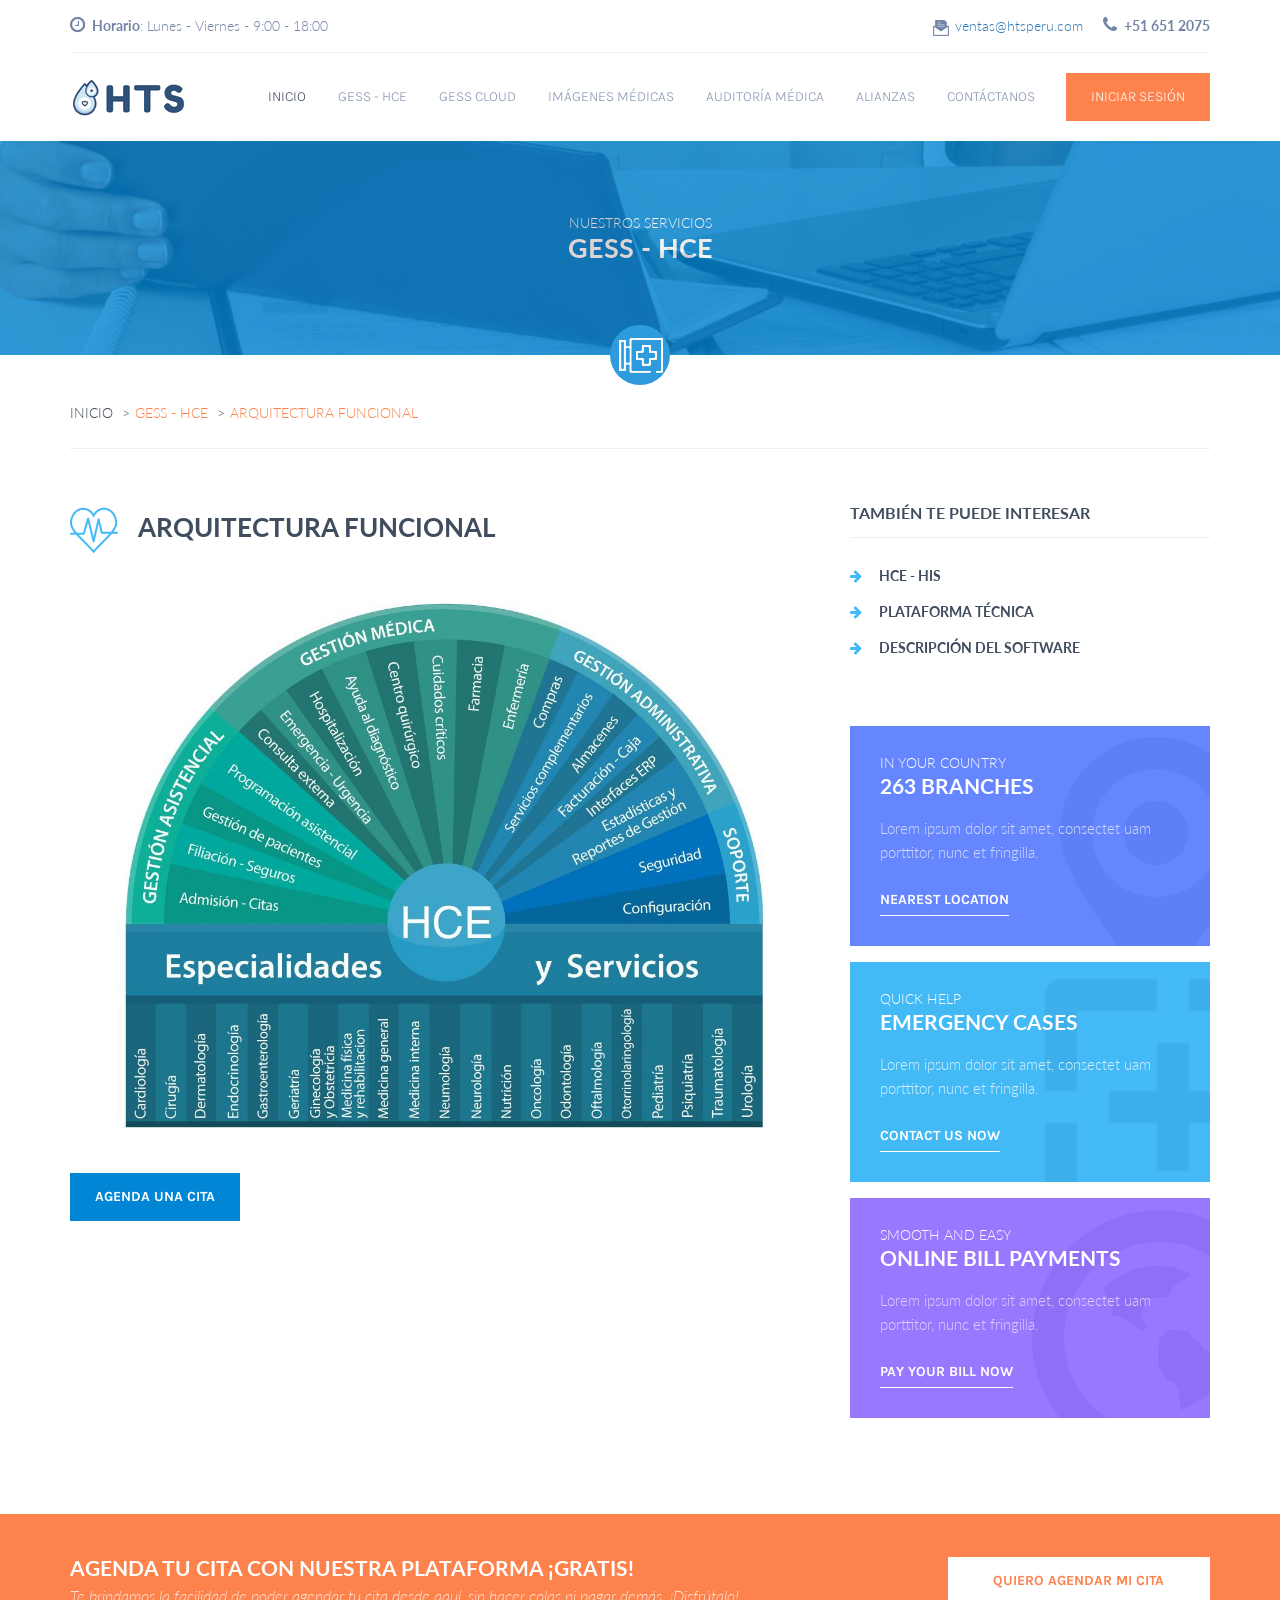
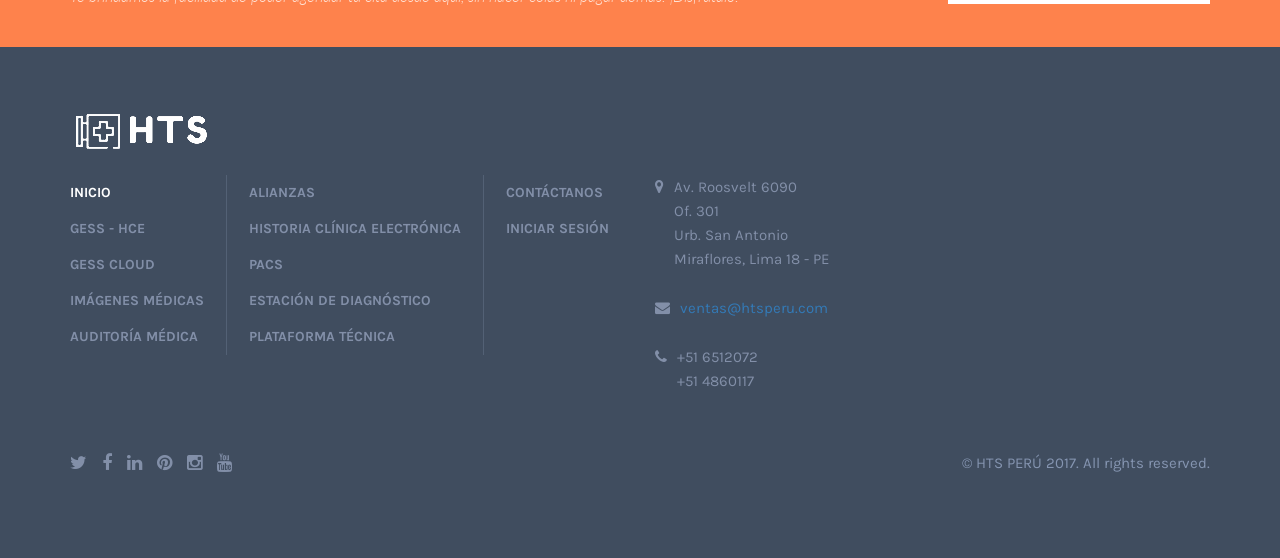
==== commit 35a8157b: "almost finished" ====
--- a/menu/arquitectura-funcional.html
+++ b/menu/arquitectura-funcional.html
@@ -4,7 +4,7 @@
     <meta charset="UTF-8">
     <meta http-equiv="X-UA-Compatible" content="IE=edge">
     <meta name="viewport" content="width=device-width, initial-scale=1">
-    <title>HTS Perú</title>
+    <title>HTS Perú - Arquitectura Funcional</title>
     
     <!--Favicons-->
     <link rel="apple-touch-icon" sizes="57x57" href="../favicon/apple-icon-57x57.png">
@@ -63,8 +63,8 @@
             <div class="row m0">
                 <div class="fleft schedule"><strong><i class="fa fa-clock-o"></i> Horario</strong>: Lunes - Viernes - 9:00 - 18:00</div>
                 <div class="fright contact_info">
-                    <div class="fleft email"><img src="images/icons/envelope.jpg" alt=""> ventas@htsperu.com</div>
-                    <div class="fleft phone"><i class="fa fa-phone"></i> <strong>+51 651 2072</strong></div>
+                    <div class="fleft email"><img src="../images/icons/envelope.jpg" alt=""><a href="mailto:ventas@htsperu.com">ventas@htsperu.com</a></div>
+                    <div class="fleft phone"><i class="fa fa-phone"></i> <strong>+51 651 2075</strong></div>
                 </div>
             </div>
         </div>
@@ -88,11 +88,6 @@
                 <ul class="nav navbar-nav navbar-right">
                     <li class="active dropdown">
                         <a href="../index.html" class="dropdown-toggle" data-toggle="dropdown" role="button" aria-expanded="false">Inicio</a>
-                        <!--<ul class="dropdown-menu" role="menu">
-                            <li><a href="../index.html">Homepage version 1</a></li>
-                            <li><a href="../index2.html">Homepage version 2</a></li>
-                            <li><a href="../index3.html">Homepage version 3</a></li>
-                        </ul>-->
                     </li>
                     <li class="dropdown">
                         <a href="#" class="dropdown-toggle" data-toggle="dropdown" role="button" aria-expanded="false">GESS - HCE</a>
@@ -116,11 +111,11 @@
                     <li class="dropdown">
                         <a href="#" class="dropdown-toggle" data-toggle="dropdown" role="button" aria-expanded="false">Alianzas</a>
                         <ul class="dropdown-menu" role="menu">
-                            <li><a href="#">Tecnosis</a></li>
-                            <li><a href="#">BDS</a></li>
+                            <li><a href="http://www.tecnosisperu.com/">Tecnosis</a></li>
+                            <li><a href="http://bdsperu.com/">BDS</a></li>
                         </ul>
                     </li>
-                    <li><a href="#">Contáctanos</a></li>
+                    <li><a href="../menu/contact.html">Contáctanos</a></li>
                     <li class="hidden-xs book"><a href="#" data-toggle="modal" data-target="#appointmefnt_form_pop">Iniciar Sesión</a></li>
                 </ul>
             </div><!-- /.navbar-collapse -->
@@ -236,20 +231,20 @@
                     <div class="row menuList">
                         <ul class="firstOrderList nav">
                             <li class="active"><a href="../index.html">Inicio</a></li>
-                            <li><a href="#">GESS - HCE</a></li>
-                            <li><a href="#">GESS Cloud</a></li>
-                            <li><a href="#">Imágenes médicas</a></li>
-                            <li><a href="#">Auditoría médica</a></li>
+                            <li><a href="../menu/hcg-his.html">GESS - HCE</a></li>
+                            <li><a href="../menu/gess-cloud.html">GESS Cloud</a></li>
+                            <li><a href="../menu/imagenes-medicas.html">Imágenes médicas</a></li>
+                            <li><a href="../menu/auditoria-medica.html">Auditoría médica</a></li>
                         </ul>
                         <ul class="secondOrderList nav">                                
                             <li><a href="#">Alianzas</a></li>
-                            <li><a href="#">Historia Clínica Electrónica</a></li>
-                            <li><a href="#">PACS</a></li>
-                            <li><a href="#">Estación de Diagnóstico</a></li>
-                            <li><a href="#">Plataforma Técnica</a></li>
+                            <li><a href="../menu/hcg-his.html">Historia Clínica Electrónica</a></li>
+                            <li><a href="../menu/hce-pacs.html">PACS</a></li>
+                            <li><a href="../menu/descripcion-software.html">Estación de Diagnóstico</a></li>
+                            <li><a href="../menu/plataforma-tecnica.html">Plataforma Técnica</a></li>
                         </ul>
                         <ul class="thirdOrderList nav">
-                            <li><a href="#">Contáctanos</a></li>
+                            <li><a href="../menu/contact.html">Contáctanos</a></li>
                             <li><a href="#">Iniciar Sesión</a></li>
                         </ul>
                     </div>
@@ -263,7 +258,7 @@
                         </div>
                         <div class="media address_line">
                             <div class="media-left icon"><i class="fa fa-envelope"></i></div>
-                            <div class="media-body address_text">ventas@htsperu.com</div>
+                            <div class="media-body address_text"><a href="mailto:ventas@htsperu.com">ventas@htsperu.com</a></div>
                         </div>
                         <div class="media address_line">
                             <div class="media-left icon"><i class="fa fa-phone"></i></div>
--- a/css/default/style.css
+++ b/css/default/style.css
@@ -2973,40 +2973,52 @@
     background-color: #0186d5;
 }
 .service_tab #service_tab li:nth-child(1) a span{
-    background-image: url(../../images/icons/service_block/tab/1-g.png);
+    background-image: url(../../images/hts_img/icons_inicio/1.png);
+    background-size: 70%;
 }
 .service_tab #service_tab li:nth-child(2) a span{
-    background-image: url(../../images/icons/service_block/tab/2-g.png);
+    background-image: url(../../images/hts_img/icons_inicio/2.png);
+    background-size: 70%;
 }
 .service_tab #service_tab li:nth-child(3) a span{
-    background-image: url(../../images/icons/service_block/tab/3-g.png);
+    background-image: url(../../images/hts_img/icons_inicio/3.png);
+    background-size: 70%;
 }
 .service_tab #service_tab li:nth-child(4) a span{
-    background-image: url(../../images/icons/service_block/tab/4-g.png);
+    background-image: url(../../images/hts_img/icons_inicio/4.png);
+    background-size: 70%;
 }
 .service_tab #service_tab li:nth-child(5) a span{
-    background-image: url(../../images/icons/service_block/tab/5-g.png);
+    background-image: url(../../images/hts_img/icons_inicio/5.png);
+    background-size: 70%;
 }
 .service_tab #service_tab li:nth-child(6) a span{
-    background-image: url(../../images/icons/service_block/tab/6-g.png);
+    background-image: url(../../images/hts_img/icons_inicio/6.png);
+    background-size: 70%;
 }
 .service_tab #service_tab li.active:nth-child(1) a span{
-    background-image: url(../../images/icons/service_block/tab/1-w.png);
+    background-image: url(../../images/hts_img/icons_inicio/1.png);
+    background-size: 70%;
 }
 .service_tab #service_tab li.active:nth-child(2) a span{
-    background-image: url(../../images/icons/service_block/tab/2-w.png);
+    background-image: url(../../images/hts_img/icons_inicio/2.png);
+    background-size: 70%;
 }
 .service_tab #service_tab li.active:nth-child(3) a span{
-    background-image: url(../../images/icons/service_block/tab/3-w.png);
+    background-image: url(../../images/hts_img/icons_inicio/3.png);
+    background-size: 70%;
 }
 .service_tab #service_tab li.active:nth-child(4) a span{
-    background-image: url(../../images/icons/service_block/tab/4-w.png);
+    background-image: url(../../images/hts_img/icons_inicio/4.png);
+    background-size: 70%;
 }
 .service_tab #service_tab li.active:nth-child(5) a span{
-    background-image: url(../../images/icons/service_block/tab/5-w.png);
+    background-image: url(../../images/hts_img/icons_inicio/5.png);
+    background-size: 70%;
 }
 .service_tab #service_tab li.active:nth-child(6) a span{
-    background-image: url(../../images/icons/service_block/tab/6-w.png);
+    background-image: url(../../images/hts_img/icons_inicio/6.png);
+    background-size: 70%;
 }
 .service_tab .tab-content{}
 .service_tab .tab-content .tab-pane{
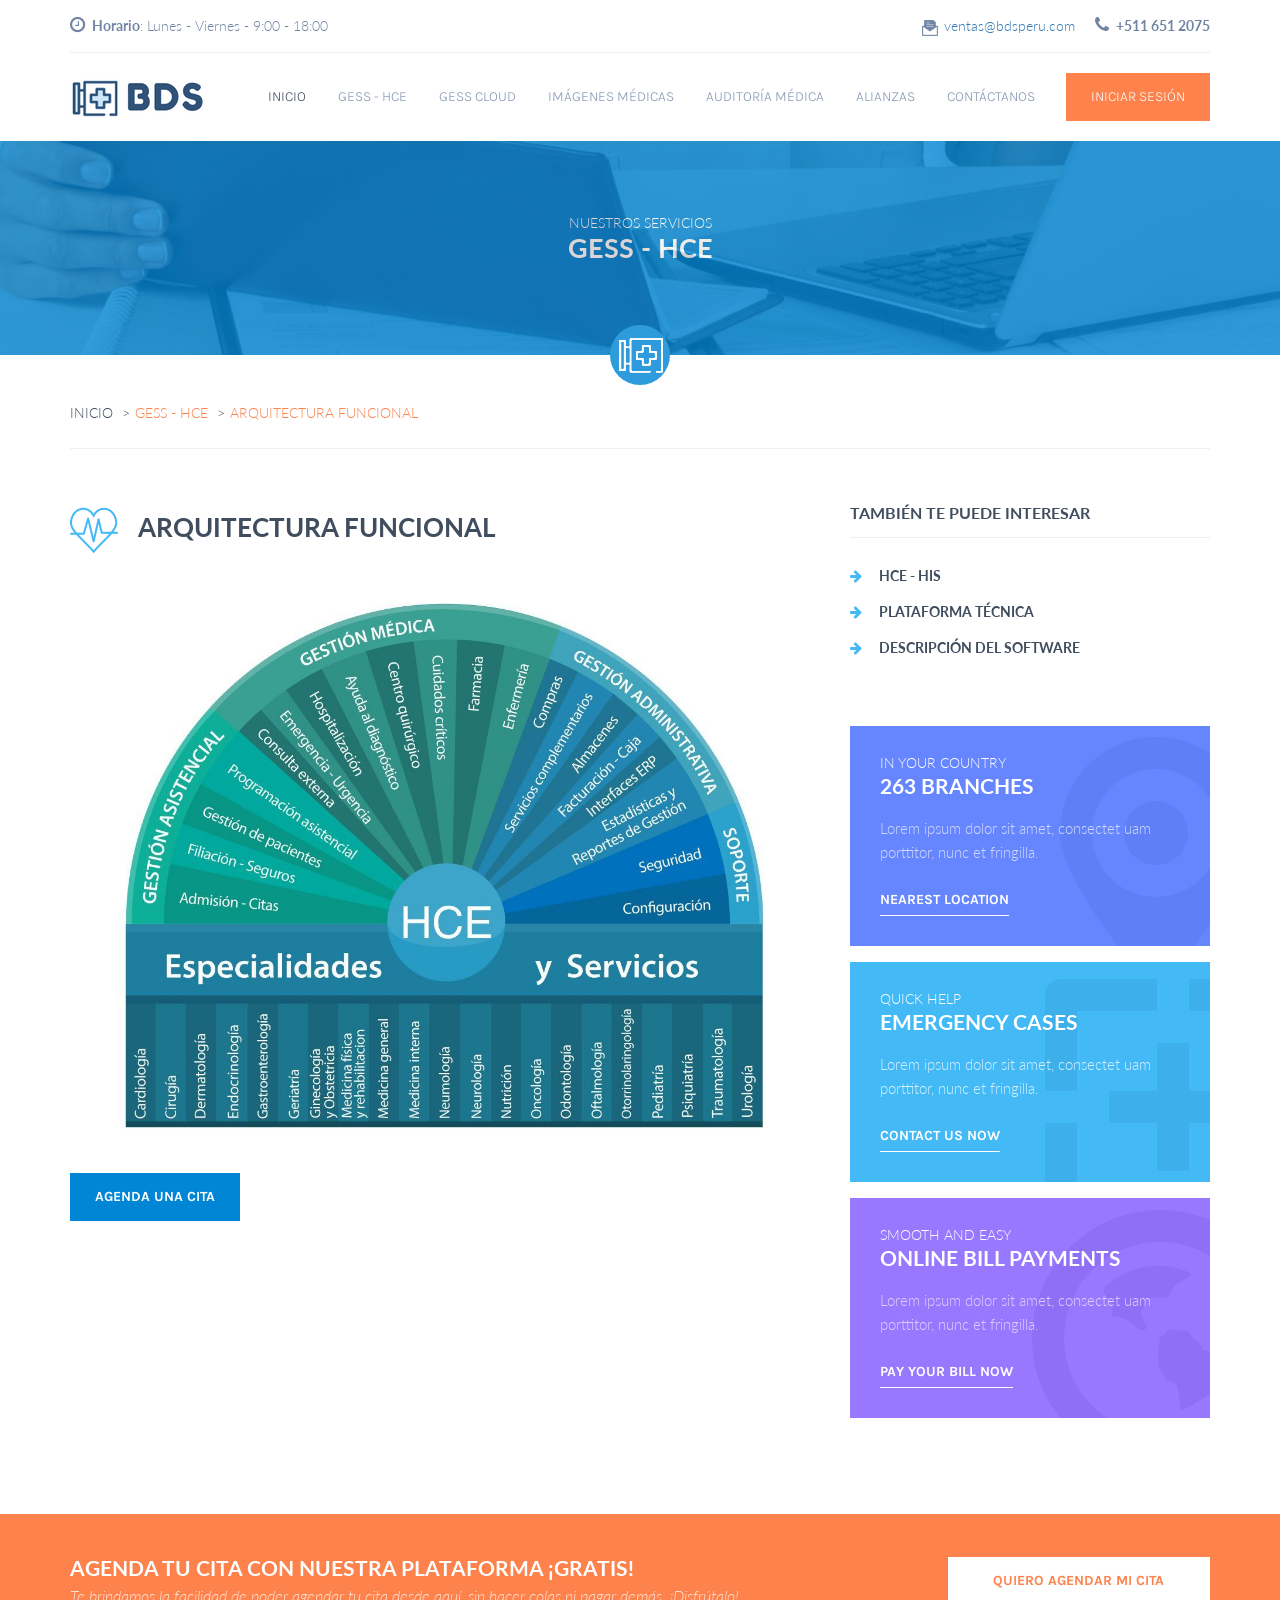
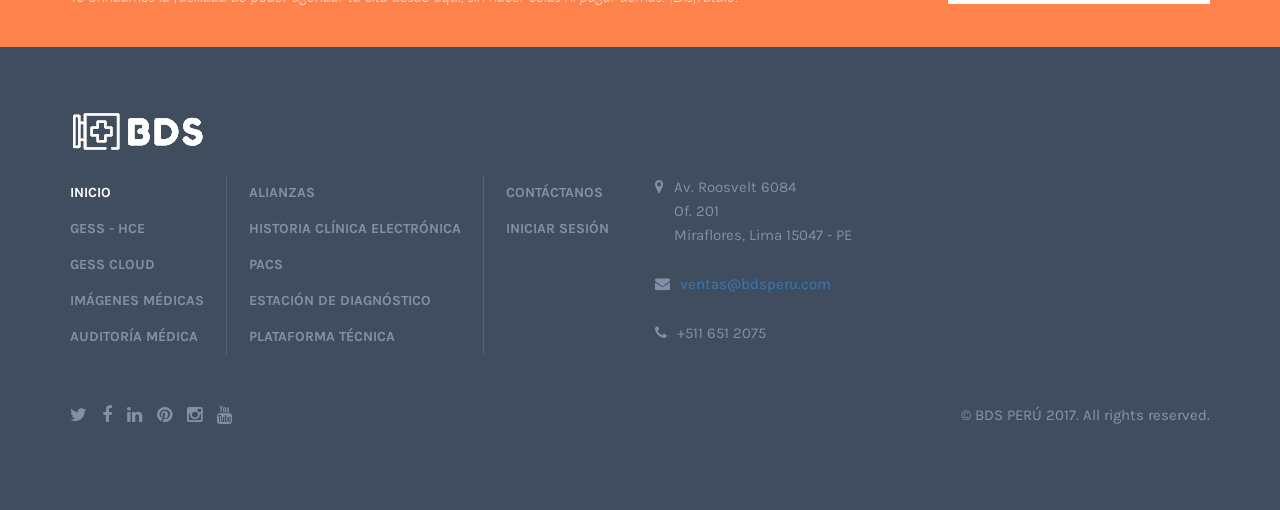
==== commit ff4eb4d2: "last changes" ====
--- a/menu/arquitectura-funcional.html
+++ b/menu/arquitectura-funcional.html
@@ -4,25 +4,25 @@
     <meta charset="UTF-8">
     <meta http-equiv="X-UA-Compatible" content="IE=edge">
     <meta name="viewport" content="width=device-width, initial-scale=1">
-    <title>HTS Perú - Arquitectura Funcional</title>
+    <title>BDS Perú - Arquitectura Funcional</title>
     
     <!--Favicons-->
-    <link rel="apple-touch-icon" sizes="57x57" href="../favicon/apple-icon-57x57.png">
-    <link rel="apple-touch-icon" sizes="60x60" href="../favicon/apple-icon-60x60.png">
-    <link rel="apple-touch-icon" sizes="72x72" href="../favicon/apple-icon-72x72.png">
-    <link rel="apple-touch-icon" sizes="76x76" href="../favicon/apple-icon-76x76.png">
-    <link rel="apple-touch-icon" sizes="114x114" href="../favicon/apple-icon-114x114.png">
-    <link rel="apple-touch-icon" sizes="120x120" href="../favicon/apple-icon-120x120.png">
-    <link rel="apple-touch-icon" sizes="144x144" href="../favicon/apple-icon-144x144.png">
-    <link rel="apple-touch-icon" sizes="152x152" href="../favicon/apple-icon-152x152.png">
-    <link rel="apple-touch-icon" sizes="180x180" href="../favicon/apple-icon-180x180.png">
-    <link rel="icon" type="image/png" sizes="192x192"  href="../favicon/android-icon-192x192.png">
-    <link rel="icon" type="image/png" sizes="32x32" href="../favicon/favicon-32x32.png">
-    <link rel="icon" type="image/png" sizes="96x96" href="../favicon/favicon-96x96.png">
-    <link rel="icon" type="image/png" sizes="16x16" href="../favicon/favicon-16x16.png">
-    <link rel="manifest" href="../favicon/manifest.json">
+    <link rel="apple-touch-icon" sizes="57x57" href="favicon/icon_hts.png">
+    <link rel="apple-touch-icon" sizes="60x60" href="favicon/icon_hts.png">
+    <link rel="apple-touch-icon" sizes="72x72" href="favicon/icon_hts.png">
+    <link rel="apple-touch-icon" sizes="76x76" href="favicon/icon_hts.png">
+    <link rel="apple-touch-icon" sizes="114x114" href="favicon/icon_hts.png">
+    <link rel="apple-touch-icon" sizes="120x120" href="favicon/icon_hts.png">
+    <link rel="apple-touch-icon" sizes="144x144" href="favicon/icon_hts.png">
+    <link rel="apple-touch-icon" sizes="152x152" href="favicon/icon_hts.png">
+    <link rel="apple-touch-icon" sizes="180x180" href="favicon/icon_hts.png">
+    <link rel="icon" type="image/png" sizes="192x192"  href="favicon/icon_hts.png">
+    <link rel="icon" type="image/png" sizes="32x32" href="favicon/icon_hts.png">
+    <link rel="icon" type="image/png" sizes="96x96" href="favicon/icon_hts.png">
+    <link rel="icon" type="image/png" sizes="16x16" href="favicon/icon_hts.png">
+    <link rel="manifest" href="favicon/manifest.json">
     <meta name="msapplication-TileColor" content="#ffffff">
-    <meta name="msapplication-TileImage" content="favicon/ms-icon-144x144.png">
+    <meta name="msapplication-TileImage" content="favicon/icon_hts.png">
     <meta name="theme-color" content="#ffffff">
     
     <!--Bootstrap and Other Vendors-->
@@ -63,8 +63,8 @@
             <div class="row m0">
                 <div class="fleft schedule"><strong><i class="fa fa-clock-o"></i> Horario</strong>: Lunes - Viernes - 9:00 - 18:00</div>
                 <div class="fright contact_info">
-                    <div class="fleft email"><img src="../images/icons/envelope.jpg" alt=""><a href="mailto:ventas@htsperu.com">ventas@htsperu.com</a></div>
-                    <div class="fleft phone"><i class="fa fa-phone"></i> <strong>+51 651 2075</strong></div>
+                    <div class="fleft email"><img src="../images/icons/envelope.jpg" alt=""><a href="mailto:ventas@bdsperu.com">ventas@bdsperu.com</a></div>
+                    <div class="fleft phone"><i class="fa fa-phone"></i> <strong>+511 651 2075</strong></div>
                 </div>
             </div>
         </div>
@@ -254,16 +254,16 @@
                     <div class="row address m0">
                         <div class="media address_line">
                             <div class="media-left icon"><i class="fa fa-map-marker"></i></div>
-                            <div class="media-body address_text">Av. Roosvelt 6090<br>Of. 301<br>Urb. San Antonio<br>Miraflores, Lima 18 - PE</div>
+                            <div class="media-body address_text">Av. Roosvelt 6084<br>Of. 201<br>Miraflores, Lima 15047 - PE</div>
                         </div>
                         <div class="media address_line">
                             <div class="media-left icon"><i class="fa fa-envelope"></i></div>
-                            <div class="media-body address_text"><a href="mailto:ventas@htsperu.com">ventas@htsperu.com</a></div>
+                            <div class="media-body address_text"><a href="mailto:ventas@bdsperu.com">ventas@bdsperu.com</a></div>
                         </div>
                         <div class="media address_line">
                             <div class="media-left icon"><i class="fa fa-phone"></i></div>
-                            <div class="media-body address_text">+51 6512072 <br>
-                                    +51 4860117</div>
+                            <div class="media-body address_text">+511 651 2075<br>
+                                    </div>
                         </div>
                     </div>
                 </div>
@@ -287,7 +287,7 @@
                     <li><a href="#"><i class="fa fa-instagram"></i></a></li>
                     <li><a href="#"><i class="fa fa-youtube"></i></a></li>
                 </ul>
-                <div class="fright copyright">&copy; <a href="index.html">HTS Perú 2017</a>. All rights reserved.</div>
+                <div class="fright copyright">&copy; <a href="index.html">BDS Perú 2017</a>. All rights reserved.</div>
             </div>
         </div>
     </footer>
